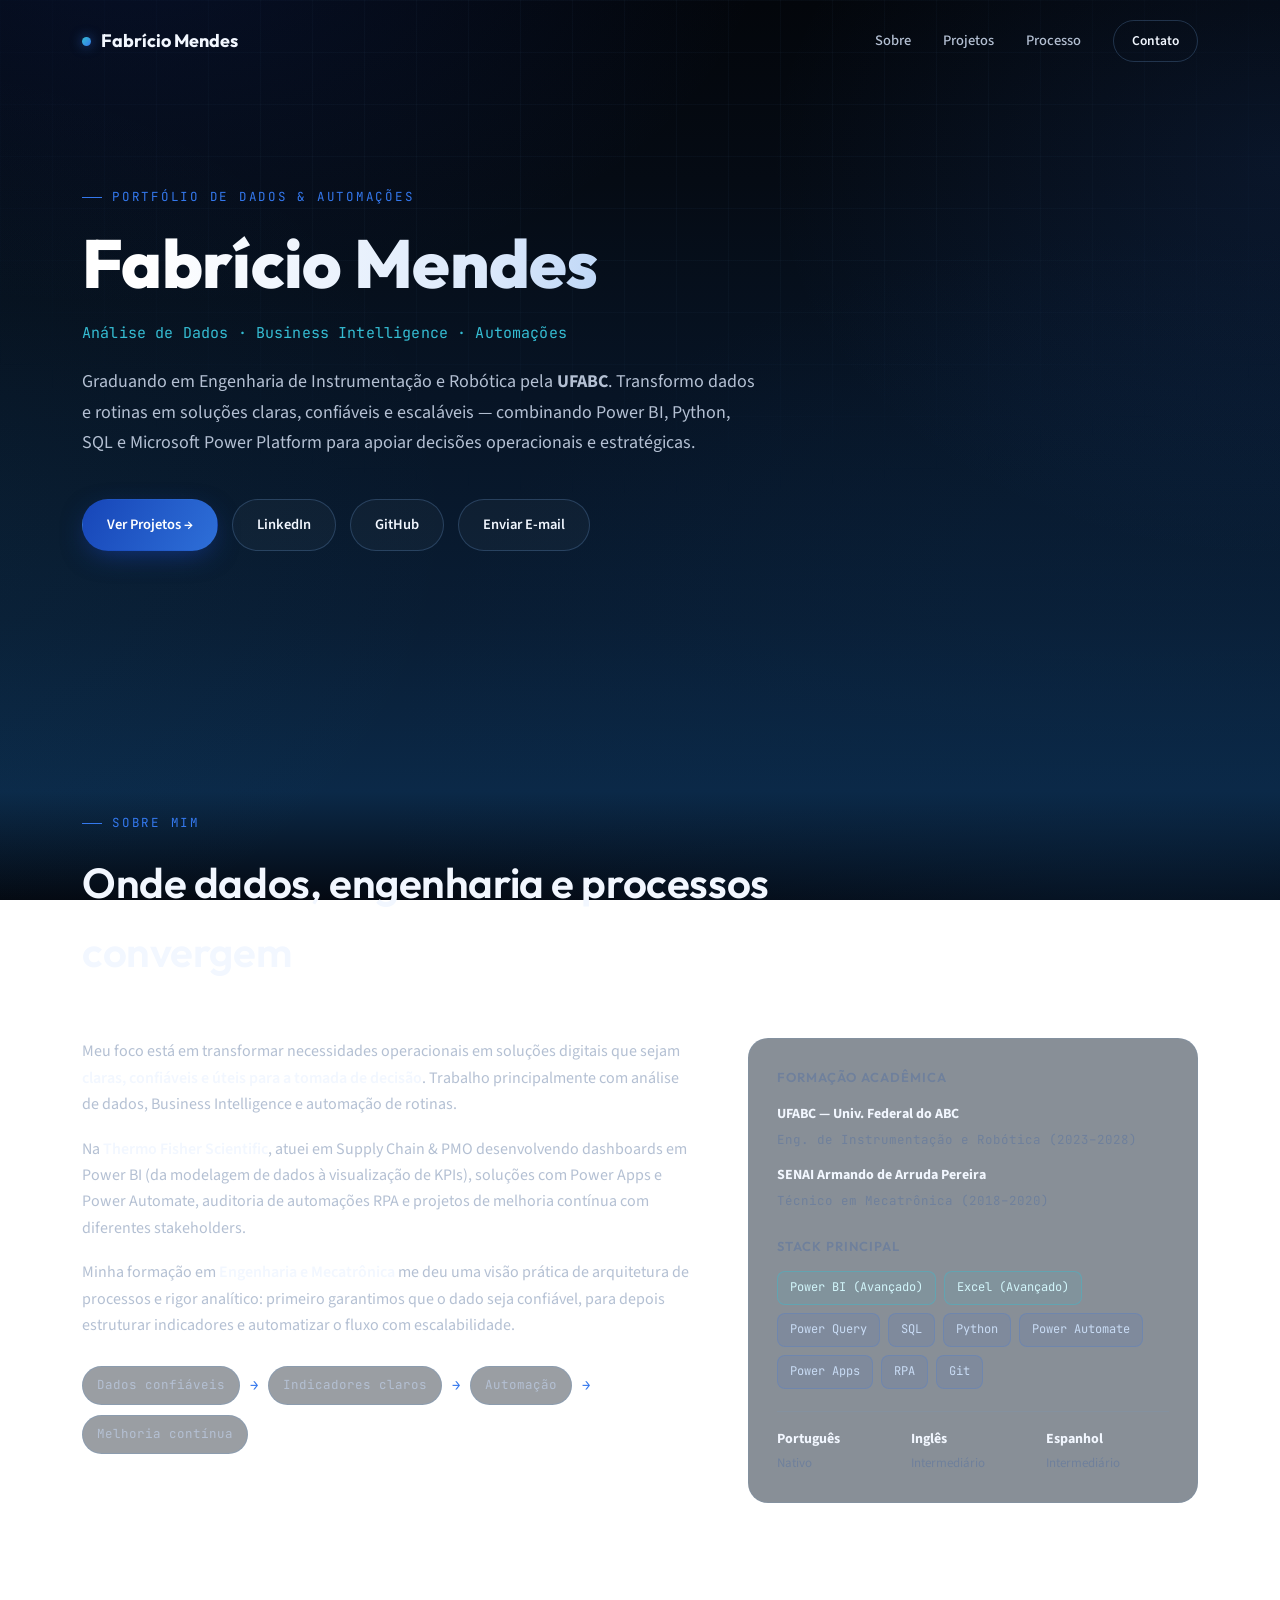
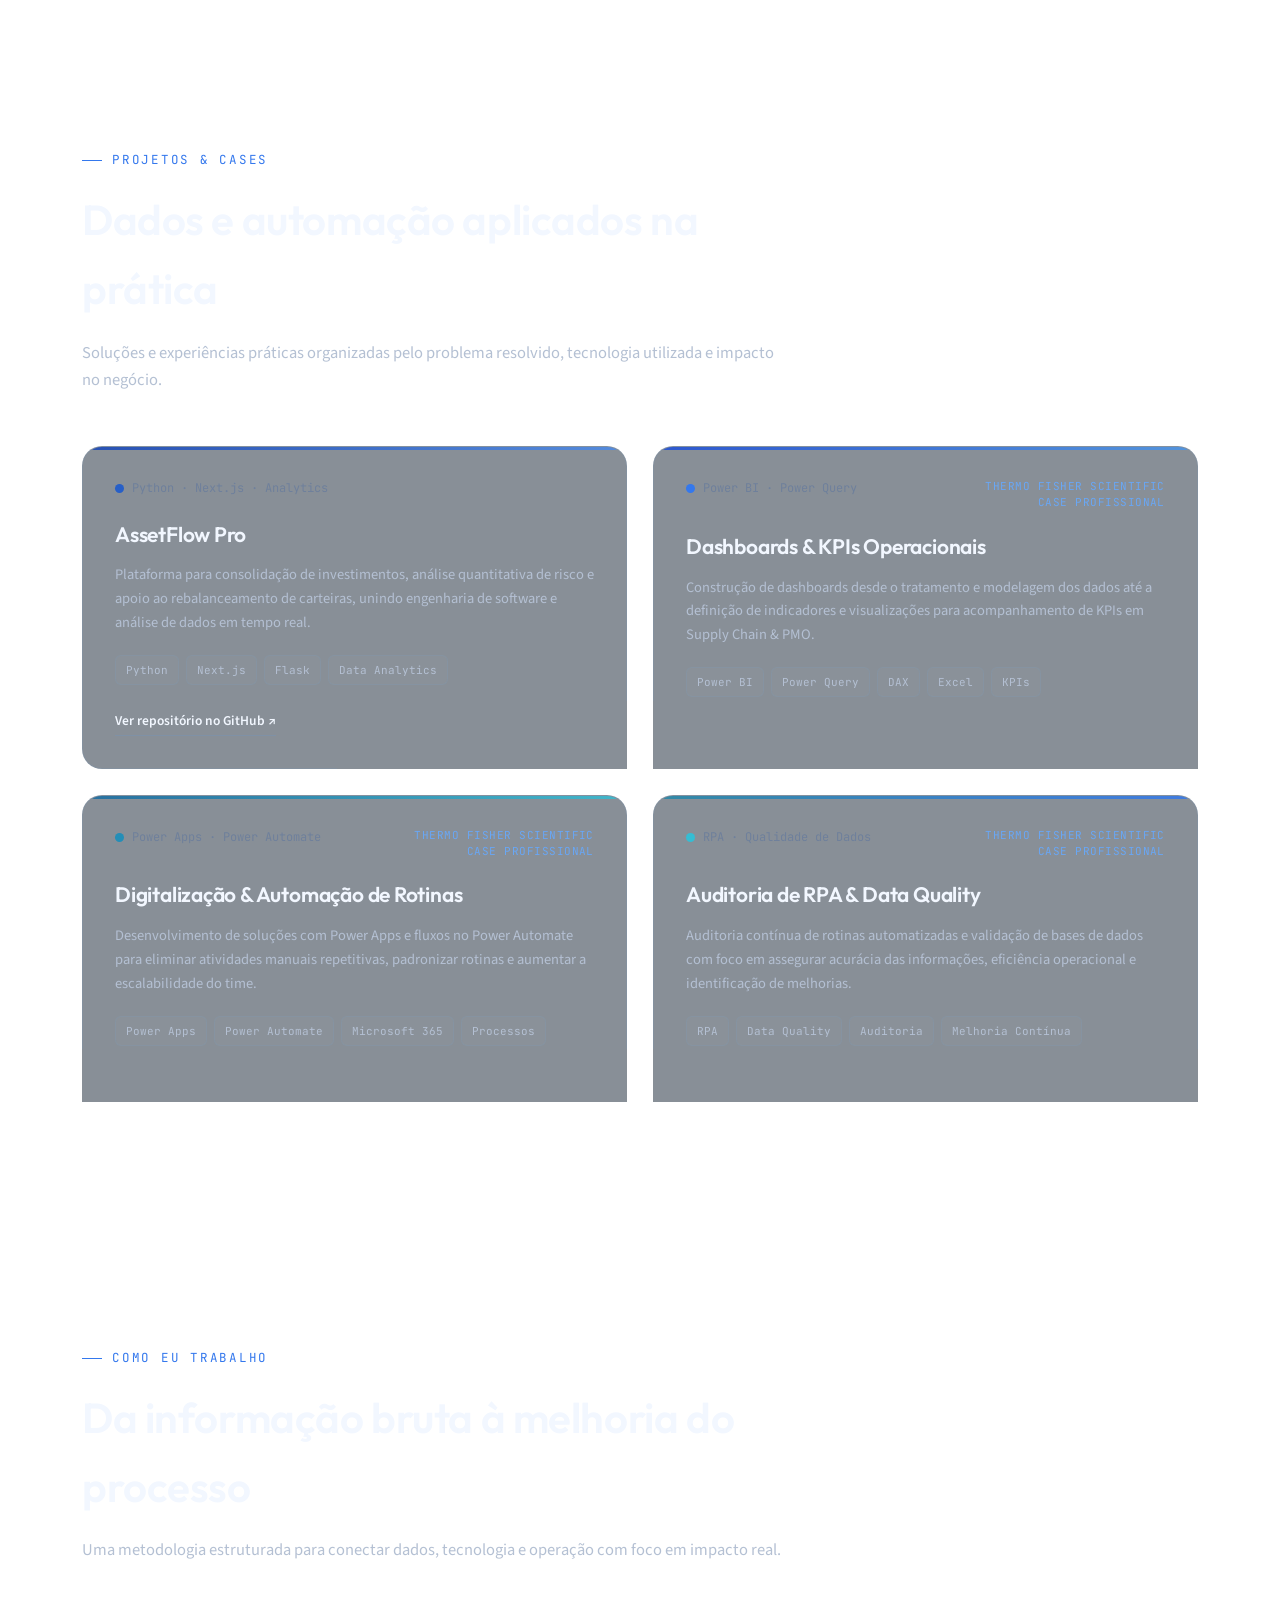
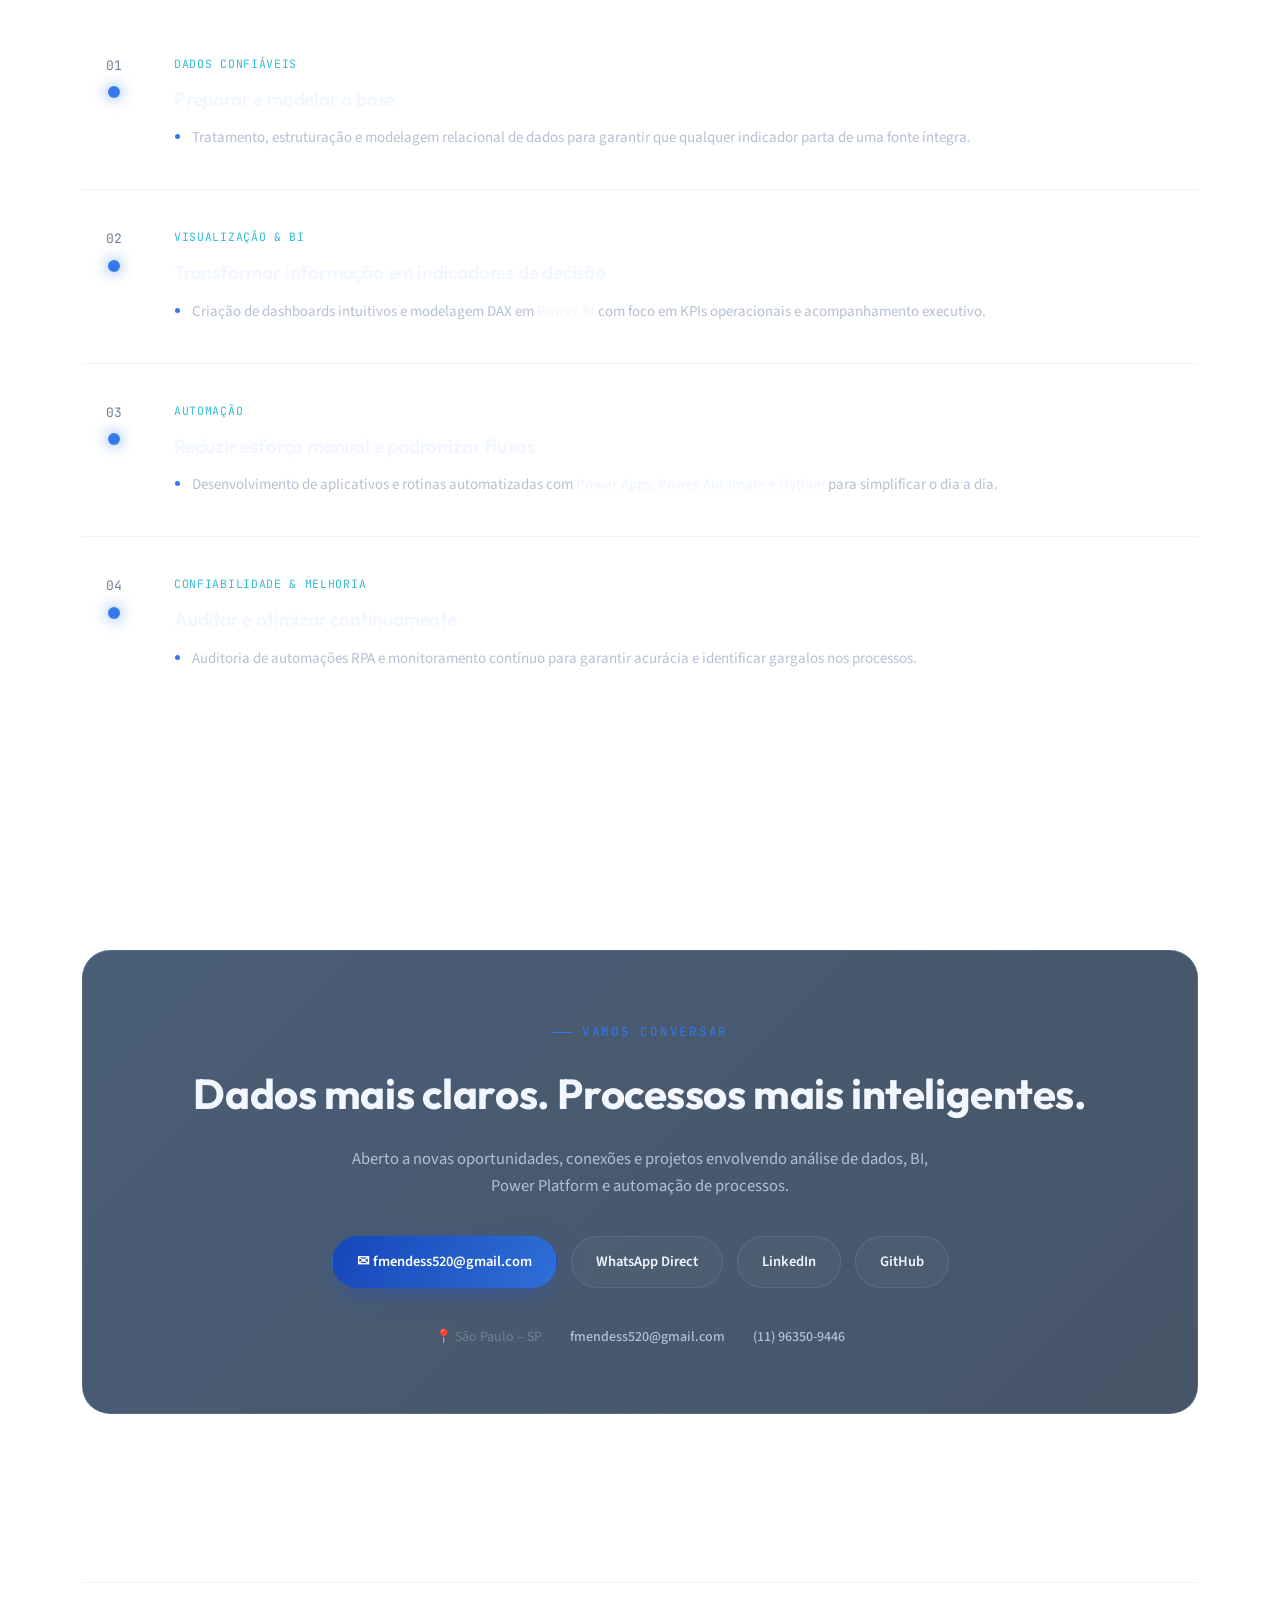
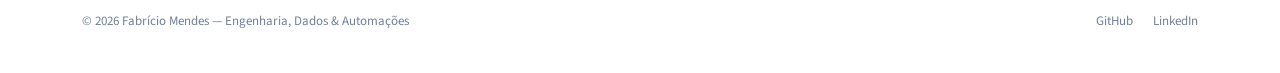
==== Portfolio-Fabricio-Mendes/index.html @ 7aa4e63f "Revise HTML structure and content for portfolio Updated title and meta description for improved clar" ====
<!DOCTYPE html>
<html lang="pt-BR">
<head>
<meta charset="UTF-8">
<meta name="viewport" content="width=device-width, initial-scale=1.0">
<meta name="theme-color" content="#050b14">
<title>Fabrício Mendes — Dados, BI & Automações</title>
<meta name="description" content="Portfólio de Fabrício Mendes — Engenharia de Instrumentação e Robótica (UFABC), Análise de Dados, BI e Power Platform.">
<link rel="preconnect" href="https://fonts.googleapis.com">
<link rel="preconnect" href="https://fonts.gstatic.com" crossorigin>
<link href="https://fonts.googleapis.com/css2?family=Outfit:wght@400;500;600;700;800&family=Source+Sans+3:wght@400;500;600;700&family=JetBrains+Mono:wght@400;500;600&display=swap" rel="stylesheet">
<style>
:root{
  --black:#03060b;
  --navy-0:#050b14;
  --navy-1:#071425;
  --navy-2:#091d34;
  --navy-3:#0b2948;
  --blue:#1d4ed8;
  --blue-bright:#3478ed;
  --sky:#69a7f5;
  --cyan:#35bdd3;
  --text-hi:#f2f7ff;
  --text-mid:#b4c0d3;
  --text-low:#6f809c;
  --line:rgba(105,151,205,.13);
  --line-strong:rgba(105,151,205,.28);
  --card-bg:rgba(8,21,39,.48);
  --card-bg-hover:rgba(11,30,55,.64);
  --radius-lg:20px;
  --radius-md:14px;
  --maxw:1180px;
}
*{box-sizing:border-box}
html{scroll-behavior:smooth}
body{
  margin:0;
  font-family:'Source Sans 3',sans-serif;
  color:var(--text-mid);
  background:
    radial-gradient(1050px 620px at 10% -8%,rgba(29,78,216,.14),transparent 61%),
    radial-gradient(900px 700px at 100% 18%,rgba(52,120,237,.10),transparent 57%),
    radial-gradient(1000px 800px at -10% 58%,rgba(53,189,211,.035),transparent 60%),
    radial-gradient(1200px 900px at 90% 90%,rgba(11,41,72,.40),transparent 64%),
    linear-gradient(180deg,var(--black) 0%,var(--navy-0) 20%,var(--navy-1) 44%,var(--navy-2) 69%,var(--navy-3) 88%,#040912 100%);
  background-attachment:fixed;
  line-height:1.65;
  -webkit-font-smoothing:antialiased;
  overflow-x:hidden;
}
::selection{background:var(--blue-bright);color:#fff}
h1,h2,h3{font-family:'Outfit',sans-serif;color:var(--text-hi);margin:0;letter-spacing:-.01em}
a{color:inherit;text-decoration:none}
p{margin:0}
.wrap{max-width:var(--maxw);margin:0 auto;padding:0 32px}
.eyebrow{font-family:'JetBrains Mono',monospace;font-size:12.5px;letter-spacing:.14em;text-transform:uppercase;color:var(--blue-bright);display:inline-flex;align-items:center;gap:10px}
.eyebrow::before{content:"";width:20px;height:1px;background:var(--blue-bright);display:inline-block}

/* NAVEGAÇÃO */
.site-nav{position:fixed;top:0;left:0;right:0;z-index:100;padding:20px 0;transition:background .35s ease,border-color .35s ease,padding .35s ease,backdrop-filter .35s ease;border-bottom:1px solid transparent}
.site-nav.scrolled{background:rgba(3,7,13,.85);backdrop-filter:blur(14px) saturate(135%);-webkit-backdrop-filter:blur(14px) saturate(135%);border-bottom:1px solid var(--line);padding:14px 0}
.nav-inner{display:flex;align-items:center;justify-content:space-between}
.nav-logo{font-family:'Outfit',sans-serif;font-weight:700;font-size:18px;color:var(--text-hi);display:flex;align-items:center;gap:10px}
.nav-logo .dot{width:9px;height:9px;border-radius:50%;background:linear-gradient(135deg,var(--cyan),var(--blue-bright));box-shadow:0 0 12px rgba(52,120,237,.62)}
.nav-links{display:flex;align-items:center;gap:32px}
.nav-links a{font-size:14.5px;color:var(--text-mid);font-weight:500;position:relative;padding:4px 0;transition:color .25s ease}
.nav-links a::after{content:"";position:absolute;left:0;bottom:-2px;width:0;height:1px;background:var(--blue-bright);transition:width .3s ease}
.nav-links a:hover{color:var(--text-hi)}
.nav-links a:hover::after{width:100%}
.nav-cta{font-size:13.5px!important;font-weight:600!important;color:var(--text-hi)!important;border:1px solid var(--line-strong);border-radius:999px;padding:9px 18px!important}
.nav-cta::after{display:none}
.nav-cta:hover{background:rgba(52,120,237,.12);border-color:var(--blue-bright)}
.nav-toggle{display:none;background:none;border:none;cursor:pointer;padding:6px}
.nav-toggle span{display:block;width:22px;height:2px;background:var(--text-hi);margin:5px 0;border-radius:2px}
.mobile-menu{display:none;flex-direction:column;gap:2px;background:rgba(4,10,19,.98);border:1px solid var(--line);border-radius:var(--radius-md);margin-top:14px;padding:10px;backdrop-filter:blur(16px)}
.mobile-menu.open{display:flex}
.mobile-menu a{padding:12px 14px;font-size:15px;color:var(--text-mid);border-radius:8px}
.mobile-menu a:hover{background:rgba(52,120,237,.06);color:var(--text-hi)}

/* SEÇÕES */
section{position:relative;z-index:1;padding:120px 0}
.reveal{opacity:0;transform:translateY(28px);transition:opacity .8s cubic-bezier(.16,.8,.3,1),transform .8s cubic-bezier(.16,.8,.3,1)}
.reveal.in-view{opacity:1;transform:translateY(0)}
.section-head{max-width:700px;margin-bottom:52px}
.section-head h2{font-size:clamp(28px,3.4vw,42px);margin-top:14px;font-weight:600}
.section-head p{margin-top:16px;font-size:16.5px;color:var(--text-mid)}

/* HERO */
.hero{padding:180px 0 135px;position:relative;overflow:hidden}
.hero-grid-bg{position:absolute;inset:0;z-index:-1;background-image:linear-gradient(rgba(105,151,205,.045) 1px,transparent 1px),linear-gradient(90deg,rgba(105,151,205,.045) 1px,transparent 1px);background-size:52px 52px;mask-image:radial-gradient(ellipse 72% 58% at 50% 20%,black 38%,transparent 92%)}
.hero-content{max-width:780px}
.hero h1{font-size:clamp(40px,6vw,68px);font-weight:800;line-height:1.04;margin-top:20px;background:linear-gradient(100deg,#fff 8%,#dce9fb 52%,#a8c9f3 78%,#73a9ee 100%);-webkit-background-clip:text;background-clip:text;color:transparent}
.role-line{font-family:'JetBrains Mono',monospace;font-size:15px;color:var(--cyan);margin-top:22px;letter-spacing:.01em}
.lede{font-size:18px;color:var(--text-mid);margin-top:22px;max-width:680px;line-height:1.7}
.hero-actions{display:flex;gap:14px;margin-top:40px;flex-wrap:wrap;align-items:center}
.btn{display:inline-flex;align-items:center;gap:9px;padding:13px 24px;border-radius:999px;font-weight:600;font-size:14.5px;transition:transform .25s ease,box-shadow .25s ease,background .25s ease,border-color .25s ease;border:1px solid transparent;cursor:pointer}
.btn-primary{background:linear-gradient(120deg,#1746b8,#2e6fd8);color:#fff;box-shadow:0 8px 28px -8px rgba(29,78,216,.55)}
.btn-primary:hover{transform:translateY(-2px);box-shadow:0 12px 32px -6px rgba(29,78,216,.72)}
.btn-ghost{background:rgba(255,255,255,.03);border-color:var(--line-strong);color:var(--text-hi)}
.btn-ghost:hover{background:rgba(52,120,237,.09);border-color:var(--blue-bright);transform:translateY(-2px)}

/* SOBRE */
.about-layout{display:grid;grid-template-columns:1.15fr .85fr;gap:56px;align-items:start}
.about-text p{font-size:16px;color:var(--text-mid);margin-bottom:18px}
.about-text strong{color:var(--text-hi);font-weight:600}
.flow-strip{display:flex;align-items:center;flex-wrap:wrap;gap:10px;margin-top:28px;font-family:'JetBrains Mono',monospace;font-size:12.5px}
.fnode{padding:8px 14px;border-radius:999px;border:1px solid var(--line-strong);color:var(--text-mid);background:rgba(4,13,25,.4)}
.farrow{color:var(--blue-bright);font-size:14px}
.skills-card{background:var(--card-bg);border:1px solid var(--line);border-radius:var(--radius-lg);padding:28px;backdrop-filter:blur(8px);display:flex;flex-direction:column;gap:22px}
.skills-block h3{font-size:13px;text-transform:uppercase;letter-spacing:.08em;color:var(--text-low);font-weight:600;margin-bottom:14px}
.badge-grid{display:flex;flex-wrap:wrap;gap:8px}
.badge{font-family:'JetBrains Mono',monospace;font-size:12px;padding:6px 12px;border-radius:8px;background:rgba(29,78,216,.08);border:1px solid rgba(52,120,237,.22);color:#c9dcf5}
.badge.highlight{border-color:rgba(53,189,211,.4);background:rgba(53,189,211,.08);color:#d2f6fb}
.edu-item{margin-bottom:12px}
.edu-item:last-child{margin-bottom:0}
.edu-item strong{display:block;color:var(--text-hi);font-size:14px}
.edu-item span{font-size:12.5px;color:var(--text-low);font-family:'JetBrains Mono',monospace}
.lang-row{display:grid;grid-template-columns:repeat(3,1fr);gap:12px;padding-top:16px;border-top:1px solid var(--line)}
.lang-row div{font-size:13px;color:var(--text-low)}
.lang-row strong{display:block;color:var(--text-hi);font-size:14px;margin-bottom:2px}

/* PROJETOS */
.projects-grid{display:grid;grid-template-columns:repeat(2,1fr);gap:26px}
.proj-card{position:relative;background:var(--card-bg);border:1px solid var(--line);border-radius:var(--radius-lg);padding:32px;overflow:hidden;backdrop-filter:blur(8px);transition:transform .35s cubic-bezier(.16,.8,.3,1),border-color .35s ease,background .35s ease}
.proj-card::before{content:"";position:absolute;top:0;left:0;right:0;height:3px;background:var(--accent-grad);opacity:.85}
.proj-card:hover{transform:translateY(-6px);background:var(--card-bg-hover);border-color:var(--line-strong)}
.proj-top{display:flex;align-items:flex-start;justify-content:space-between;gap:18px;margin-bottom:18px}
.proj-lang{display:flex;align-items:center;gap:8px;font-family:'JetBrains Mono',monospace;font-size:12px;color:var(--text-low)}
.swatch{width:9px;height:9px;border-radius:50%;background:var(--accent-solid);flex:0 0 auto}
.proj-card h3{font-size:21px;margin-bottom:12px;font-weight:600}
.proj-card p.desc{font-size:14.5px;color:var(--text-mid);margin-bottom:20px;line-height:1.65}
.proj-stack{display:flex;flex-wrap:wrap;gap:7px;margin-bottom:22px}
.proj-stack span{font-family:'JetBrains Mono',monospace;font-size:11px;padding:5px 10px;border-radius:6px;background:rgba(255,255,255,.025);color:var(--text-mid);border:1px solid var(--line)}
.proj-link{display:inline-flex;align-items:center;gap:7px;font-size:13.5px;font-weight:600;color:var(--text-hi);border-bottom:1px solid var(--line-strong);padding-bottom:2px;transition:border-color .25s ease,color .25s ease,gap .25s ease}
.proj-link:hover{border-color:var(--blue-bright);color:var(--blue-bright);gap:10px}
.proj-note{font-family:'JetBrains Mono',monospace;font-size:11px;color:var(--sky);text-transform:uppercase;letter-spacing:.045em;text-align:right;line-height:1.45}
.p-asset{--accent-solid:#275fc7;--accent-grad:linear-gradient(90deg,#1746b8,#4c8be8)}
.p-bi{--accent-solid:#3478ed;--accent-grad:linear-gradient(90deg,#1d4ed8,#4a95e8)}
.p-platform{--accent-solid:#248eb7;--accent-grad:linear-gradient(90deg,#176ba1,#35bdd3)}
.p-rpa{--accent-solid:#35bdd3;--accent-grad:linear-gradient(90deg,#2388a8,#3478ed)}

/* EXPERIÊNCIA / PROCESSO */
.stage-list{display:flex;flex-direction:column;gap:0}
.stage-item{display:grid;grid-template-columns:64px 1fr;gap:28px;padding:38px 0;border-bottom:1px solid var(--line);position:relative}
.stage-item:last-child{border-bottom:none}
.stage-num{font-family:'JetBrains Mono',monospace;font-size:13px;color:var(--text-low);display:flex;flex-direction:column;align-items:center;gap:10px}
.stage-dot{width:12px;height:12px;border-radius:50%;background:rgba(52,120,237,.16);border:1px solid var(--line-strong);transition:background .4s ease,box-shadow .4s ease}
.stage-item.in-view .stage-dot{background:var(--blue-bright);box-shadow:0 0 14px 2px rgba(52,120,237,.46)}
.stage-body h3{font-size:19px;margin-bottom:6px;font-weight:600}
.stage-tag{font-family:'JetBrains Mono',monospace;font-size:11.5px;color:var(--cyan);text-transform:uppercase;letter-spacing:.06em;margin-bottom:10px;display:block}
.stage-body ul{margin:10px 0 0;padding-left:18px;color:var(--text-mid);font-size:15px;line-height:1.75}
.stage-body li::marker{color:var(--blue-bright)}
.stage-body strong{color:var(--text-hi);font-weight:600}

/* CONTATO */
.contact-card{background:linear-gradient(135deg,rgba(13,39,73,.75),rgba(9,29,52,.75));border:1px solid var(--line-strong);border-radius:28px;padding:64px 32px;text-align:center;backdrop-filter:blur(9px)}
.contact-card h2{font-size:clamp(28px,4vw,42px);margin:16px 0 18px}
.contact-card p{max-width:600px;margin:0 auto;font-size:16.5px;color:var(--text-mid)}
.contact-actions{display:flex;gap:14px;justify-content:center;margin-top:36px;flex-wrap:wrap}
.contact-meta{display:flex;gap:28px;justify-content:center;margin-top:38px;flex-wrap:wrap;font-size:14px;color:var(--text-low)}
.contact-meta a{color:var(--text-mid);font-weight:500}
.contact-meta a:hover{color:var(--blue-bright)}
footer{padding:48px 0 40px}
.footer-bottom{display:flex;justify-content:space-between;align-items:center;padding-top:28px;border-top:1px solid var(--line);font-size:13px;color:var(--text-low);flex-wrap:wrap;gap:12px}
.footer-social{display:flex;gap:20px}
.footer-social a:hover{color:var(--blue-bright)}

@media(max-width:900px){
  .nav-links{display:none}.nav-toggle{display:block}.about-layout{grid-template-columns:1fr;gap:40px}.projects-grid{grid-template-columns:1fr}.contact-card{padding:44px 24px}.stage-item{grid-template-columns:40px 1fr;gap:18px}.lang-row{grid-template-columns:1fr 1fr}
}
@media(max-width:600px){
  .wrap{padding:0 20px}section{padding:90px 0}.hero{padding:150px 0 95px}.hero-actions{flex-direction:column;align-items:stretch}.contact-actions{flex-direction:column;align-items:stretch}.contact-meta{flex-direction:column;align-items:center;gap:14px}.footer-bottom{flex-direction:column;text-align:center}.lang-row{grid-template-columns:1fr}
}
@media(prefers-reduced-motion:reduce){html{scroll-behavior:auto}.reveal{transition:none;opacity:1;transform:none}.btn,.proj-card{transition:none}}
</style>
</head>
<body>

<nav class="site-nav" id="siteNav">
  <div class="wrap nav-inner">
    <a href="#top" class="nav-logo"><span class="dot"></span>Fabrício Mendes</a>
    <div class="nav-links">
      <a href="#sobre">Sobre</a>
      <a href="#projetos">Projetos</a>
      <a href="#experiencia">Processo</a>
      <a href="#contato" class="nav-cta">Contato</a>
    </div>
    <button class="nav-toggle" id="navToggle" aria-label="Abrir menu"><span></span><span></span><span></span></button>
  </div>
  <div class="wrap">
    <div class="mobile-menu" id="mobileMenu">
      <a href="#sobre">Sobre</a><a href="#projetos">Projetos</a><a href="#experiencia">Processo</a><a href="#contato">Contato</a>
    </div>
  </div>
</nav>

<main id="top">
  <!-- HERO -->
  <section class="hero">
    <div class="hero-grid-bg" aria-hidden="true"></div>
    <div class="wrap">
      <div class="hero-content">
        <span class="eyebrow">Portfólio de dados & automações</span>
        <h1>Fabrício Mendes</h1>
        <p class="role-line">Análise de Dados · Business Intelligence · Automações</p>
        <p class="lede">Graduando em Engenharia de Instrumentação e Robótica pela <strong>UFABC</strong>. Transformo dados e rotinas em soluções claras, confiáveis e escaláveis — combinando Power BI, Python, SQL e Microsoft Power Platform para apoiar decisões operacionais e estratégicas.</p>
        <div class="hero-actions">
          <a href="#projetos" class="btn btn-primary">Ver Projetos →</a>
          <a href="https://www.linkedin.com/in/fabmendes/" target="_blank" rel="noopener" class="btn btn-ghost">LinkedIn</a>
          <a href="https://github.com/MendesFabricio" target="_blank" rel="noopener" class="btn btn-ghost">GitHub</a>
          <a href="mailto:fmendess520@gmail.com" class="btn btn-ghost">Enviar E-mail</a>
        </div>
      </div>
    </div>
  </section>

  <!-- SOBRE -->
  <section id="sobre">
    <div class="wrap">
      <div class="section-head reveal"><span class="eyebrow">Sobre mim</span><h2>Onde dados, engenharia e processos convergem</h2></div>
      <div class="about-layout">
        <div class="about-text reveal">
          <p>Meu foco está em transformar necessidades operacionais em soluções digitais que sejam <strong>claras, confiáveis e úteis para a tomada de decisão</strong>. Trabalho principalmente com análise de dados, Business Intelligence e automação de rotinas.</p>
          <p>Na <strong>Thermo Fisher Scientific</strong>, atuei em Supply Chain & PMO desenvolvendo dashboards em Power BI (da modelagem de dados à visualização de KPIs), soluções com Power Apps e Power Automate, auditoria de automações RPA e projetos de melhoria contínua com diferentes stakeholders.</p>
          <p>Minha formação em <strong>Engenharia e Mecatrônica</strong> me deu uma visão prática de arquitetura de processos e rigor analítico: primeiro garantimos que o dado seja confiável, para depois estruturar indicadores e automatizar o fluxo com escalabilidade.</p>
          <div class="flow-strip"><span class="fnode">Dados confiáveis</span><span class="farrow">→</span><span class="fnode">Indicadores claros</span><span class="farrow">→</span><span class="fnode">Automação</span><span class="farrow">→</span><span class="fnode">Melhoria contínua</span></div>
        </div>
        
        <div class="skills-card reveal">
          <div class="skills-block">
            <h3>Formação Acadêmica</h3>
            <div class="edu-item">
              <strong>UFABC — Univ. Federal do ABC</strong>
              <span>Eng. de Instrumentação e Robótica (2023–2028)</span>
            </div>
            <div class="edu-item">
              <strong>SENAI Armando de Arruda Pereira</strong>
              <span>Técnico em Mecatrônica (2018–2020)</span>
            </div>
          </div>

          <div class="skills-block">
            <h3>Stack Principal</h3>
            <div class="badge-grid">
              <span class="badge highlight">Power BI (Avançado)</span>
              <span class="badge highlight">Excel (Avançado)</span>
              <span class="badge">Power Query</span>
              <span class="badge">SQL</span>
              <span class="badge">Python</span>
              <span class="badge">Power Automate</span>
              <span class="badge">Power Apps</span>
              <span class="badge">RPA</span>
              <span class="badge">Git</span>
            </div>
          </div>

          <div class="lang-row">
            <div><strong>Português</strong>Nativo</div>
            <div><strong>Inglês</strong>Intermediário</div>
            <div><strong>Espanhol</strong>Intermediário</div>
          </div>
        </div>
      </div>
    </div>
  </section>

  <!-- PROJETOS -->
  <section id="projetos">
    <div class="wrap">
      <div class="section-head reveal"><span class="eyebrow">Projetos & cases</span><h2>Dados e automação aplicados na prática</h2><p>Soluções e experiências práticas organizadas pelo problema resolvido, tecnologia utilizada e impacto no negócio.</p></div>
      <div class="projects-grid">
        <article class="proj-card p-asset reveal">
          <div class="proj-top"><div class="proj-lang"><span class="swatch"></span>Python · Next.js · Analytics</div></div>
          <h3>AssetFlow Pro</h3>
          <p class="desc">Plataforma para consolidação de investimentos, análise quantitativa de risco e apoio ao rebalanceamento de carteiras, unindo engenharia de software e análise de dados em tempo real.</p>
          <div class="proj-stack"><span>Python</span><span>Next.js</span><span>Flask</span><span>Data Analytics</span></div>
          <a href="https://github.com/MendesFabricio/asset-flow" target="_blank" rel="noopener" class="proj-link">Ver repositório no GitHub ↗</a>
        </article>

        <article class="proj-card p-bi reveal">
          <div class="proj-top"><div class="proj-lang"><span class="swatch"></span>Power BI · Power Query</div><span class="proj-note">Thermo Fisher Scientific<br>Case profissional</span></div>
          <h3>Dashboards & KPIs Operacionais</h3>
          <p class="desc">Construção de dashboards desde o tratamento e modelagem dos dados até a definição de indicadores e visualizações para acompanhamento de KPIs em Supply Chain & PMO.</p>
          <div class="proj-stack"><span>Power BI</span><span>Power Query</span><span>DAX</span><span>Excel</span><span>KPIs</span></div>
        </article>

        <article class="proj-card p-platform reveal">
          <div class="proj-top"><div class="proj-lang"><span class="swatch"></span>Power Apps · Power Automate</div><span class="proj-note">Thermo Fisher Scientific<br>Case profissional</span></div>
          <h3>Digitalização & Automação de Rotinas</h3>
          <p class="desc">Desenvolvimento de soluções com Power Apps e fluxos no Power Automate para eliminar atividades manuais repetitivas, padronizar rotinas e aumentar a escalabilidade do time.</p>
          <div class="proj-stack"><span>Power Apps</span><span>Power Automate</span><span>Microsoft 365</span><span>Processos</span></div>
        </article>

        <article class="proj-card p-rpa reveal">
          <div class="proj-top"><div class="proj-lang"><span class="swatch"></span>RPA · Qualidade de Dados</div><span class="proj-note">Thermo Fisher Scientific<br>Case profissional</span></div>
          <h3>Auditoria de RPA & Data Quality</h3>
          <p class="desc">Auditoria contínua de rotinas automatizadas e validação de bases de dados com foco em assegurar acurácia das informações, eficiência operacional e identificação de melhorias.</p>
          <div class="proj-stack"><span>RPA</span><span>Data Quality</span><span>Auditoria</span><span>Melhoria Contínua</span></div>
        </article>
      </div>
    </div>
  </section>

  <!-- EXPERIÊNCIA / COMO EU TRABALHO -->
  <section id="experiencia">
    <div class="wrap">
      <div class="section-head reveal"><span class="eyebrow">Como eu trabalho</span><h2>Da informação bruta à melhoria do processo</h2><p>Uma metodologia estruturada para conectar dados, tecnologia e operação com foco em impacto real.</p></div>
      <div class="stage-list">
        <div class="stage-item reveal"><div class="stage-num">01<div class="stage-dot"></div></div><div class="stage-body"><span class="stage-tag">Dados confiáveis</span><h3>Preparar e modelar a base</h3><ul><li>Tratamento, estruturação e modelagem relacional de dados para garantir que qualquer indicador parta de uma fonte íntegra.</li></ul></div></div>
        <div class="stage-item reveal"><div class="stage-num">02<div class="stage-dot"></div></div><div class="stage-body"><span class="stage-tag">Visualização & BI</span><h3>Transformar informação em indicadores de decisão</h3><ul><li>Criação de dashboards intuitivos e modelagem DAX em <strong>Power BI</strong> com foco em KPIs operacionais e acompanhamento executivo.</li></ul></div></div>
        <div class="stage-item reveal"><div class="stage-num">03<div class="stage-dot"></div></div><div class="stage-body"><span class="stage-tag">Automação</span><h3>Reduzir esforço manual e padronizar fluxos</h3><ul><li>Desenvolvimento de aplicativos e rotinas automatizadas com <strong>Power Apps, Power Automate e Python</strong> para simplificar o dia a dia.</li></ul></div></div>
        <div class="stage-item reveal"><div class="stage-num">04<div class="stage-dot"></div></div><div class="stage-body"><span class="stage-tag">Confiabilidade & Melhoria</span><h3>Auditar e otimizar continuamente</h3><ul><li>Auditoria de automações RPA e monitoramento contínuo para garantir acurácia e identificar gargalos nos processos.</li></ul></div></div>
      </div>
    </div>
  </section>

  <!-- CONTATO -->
  <section id="contato">
    <div class="wrap">
      <div class="contact-card reveal">
        <span class="eyebrow" style="justify-content:center">Vamos conversar</span>
        <h2>Dados mais claros. Processos mais inteligentes.</h2>
        <p>Aberto a novas oportunidades, conexões e projetos envolvendo análise de dados, BI, Power Platform e automação de processos.</p>
        
        <div class="contact-actions">
          <a href="mailto:fmendess520@gmail.com" class="btn btn-primary">✉ fmendess520@gmail.com</a>
          <a href="https://wa.me/5511963509446" target="_blank" rel="noopener" class="btn btn-ghost">WhatsApp Direct</a>
          <a href="https://www.linkedin.com/in/fabmendes/" target="_blank" rel="noopener" class="btn btn-ghost">LinkedIn</a>
          <a href="https://github.com/MendesFabricio" target="_blank" rel="noopener" class="btn btn-ghost">GitHub</a>
        </div>

        <div class="contact-meta">
          <span>📍 São Paulo – SP</span>
          <a href="mailto:fmendess520@gmail.com">fmendess520@gmail.com</a>
          <a href="tel:+5511963509446">(11) 96350-9446</a>
        </div>
      </div>
    </div>
  </section>

  <footer>
    <div class="wrap">
      <div class="footer-bottom">
        <span>© 2026 Fabrício Mendes — Engenharia, Dados & Automações</span>
        <div class="footer-social">
          <a href="https://github.com/MendesFabricio" target="_blank" rel="noopener">GitHub</a>
          <a href="https://www.linkedin.com/in/fabmendes/" target="_blank" rel="noopener">LinkedIn</a>
        </div>
      </div>
    </div>
  </footer>
</main>

<script>
(function(){
  var nav=document.getElementById('siteNav');
  function onScroll(){if(window.scrollY>24){nav.classList.add('scrolled')}else{nav.classList.remove('scrolled')}}
  window.addEventListener('scroll',onScroll,{passive:true});onScroll();
  var toggle=document.getElementById('navToggle');
  var menu=document.getElementById('mobileMenu');
  toggle.addEventListener('click',function(){menu.classList.toggle('open')});
  menu.querySelectorAll('a').forEach(function(a){a.addEventListener('click',function(){menu.classList.remove('open')})});
  var reduceMotion=window.matchMedia('(prefers-reduced-motion: reduce)').matches;
  if(!reduceMotion&&'IntersectionObserver'in window){
    var revealObserver=new IntersectionObserver(function(entries){entries.forEach(function(entry){if(entry.isIntersecting){entry.target.classList.add('in-view');revealObserver.unobserve(entry.target)}})},{threshold:.14,rootMargin:'0px 0px -40px 0px'});
    document.querySelectorAll('.reveal').forEach(function(el){revealObserver.observe(el)});
    var stageObserver=new IntersectionObserver(function(entries){entries.forEach(function(entry){if(entry.isIntersecting){entry.target.classList.add('in-view')}})},{threshold:.5});
    document.querySelectorAll('.stage-item').forEach(function(el){stageObserver.observe(el)});
  }else{document.querySelectorAll('.reveal,.stage-item').forEach(function(el){el.classList.add('in-view')})}
})();
</script>
</body>
</html>
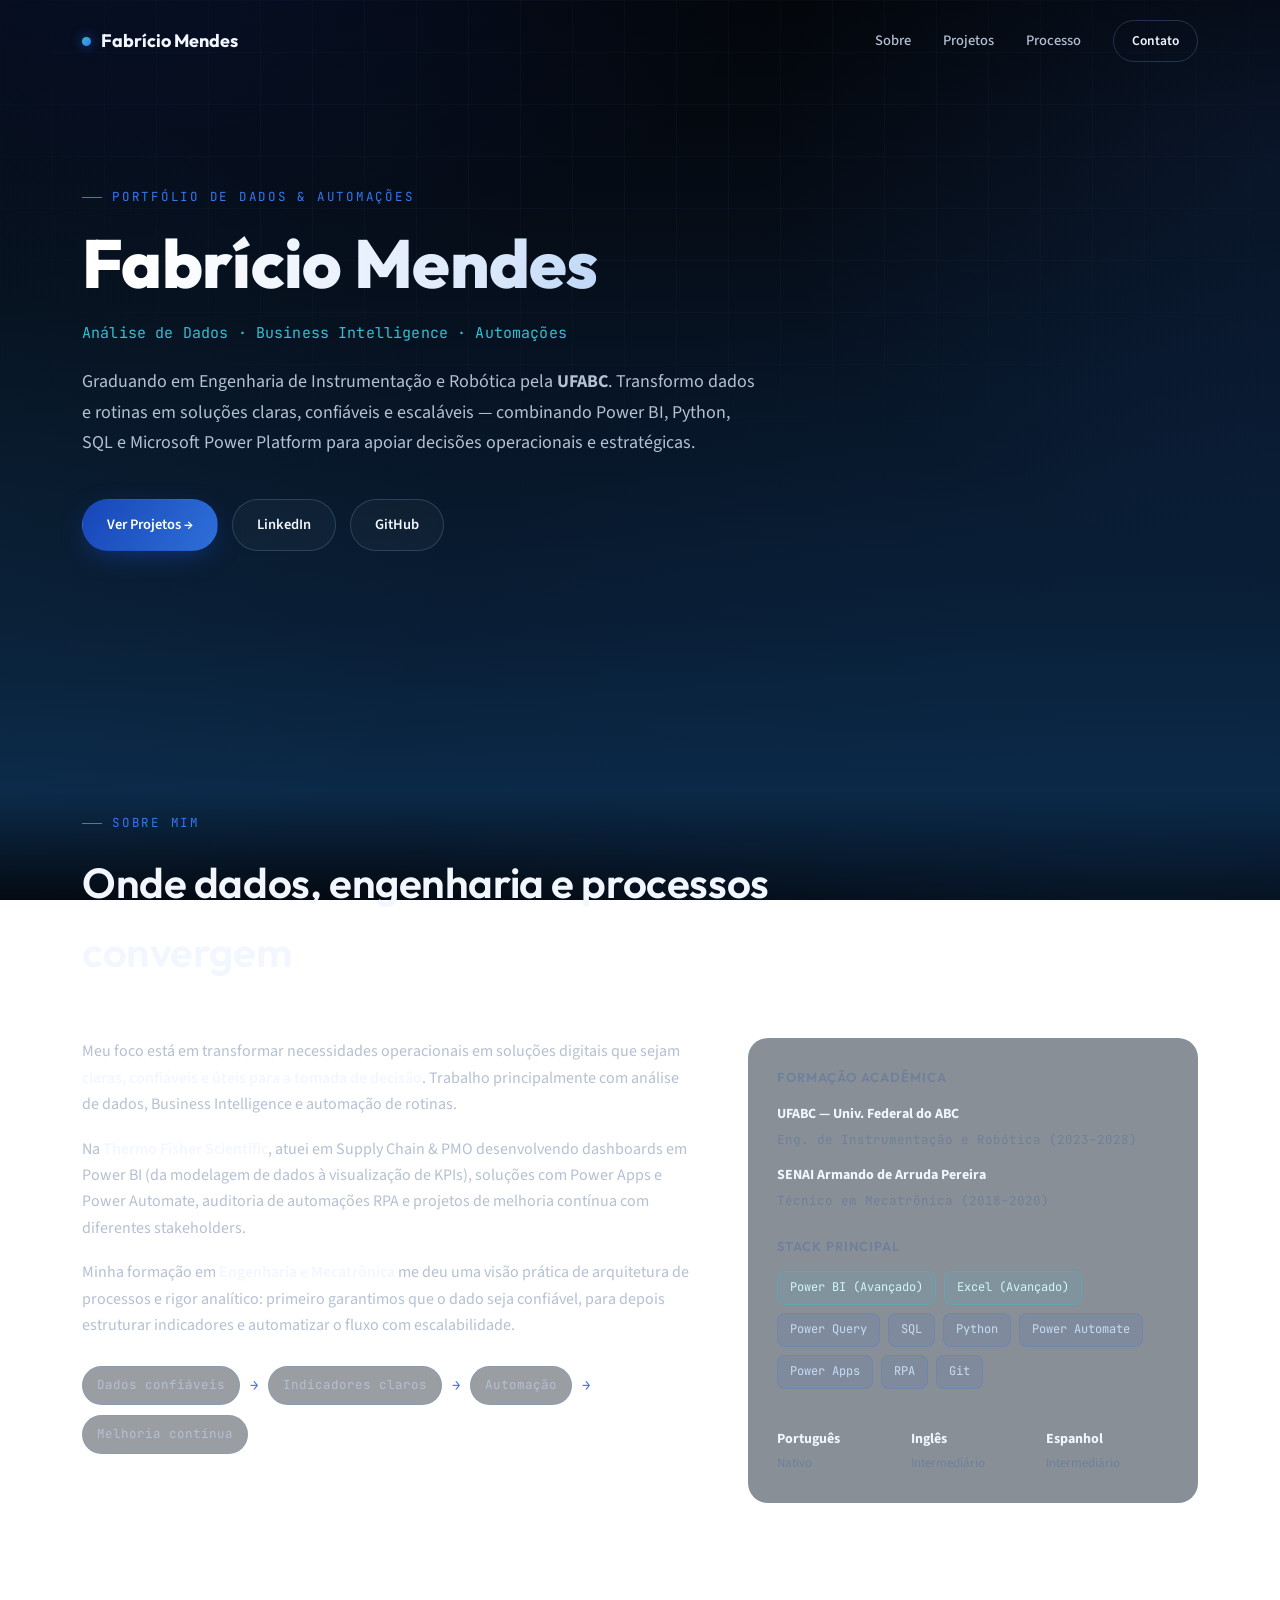
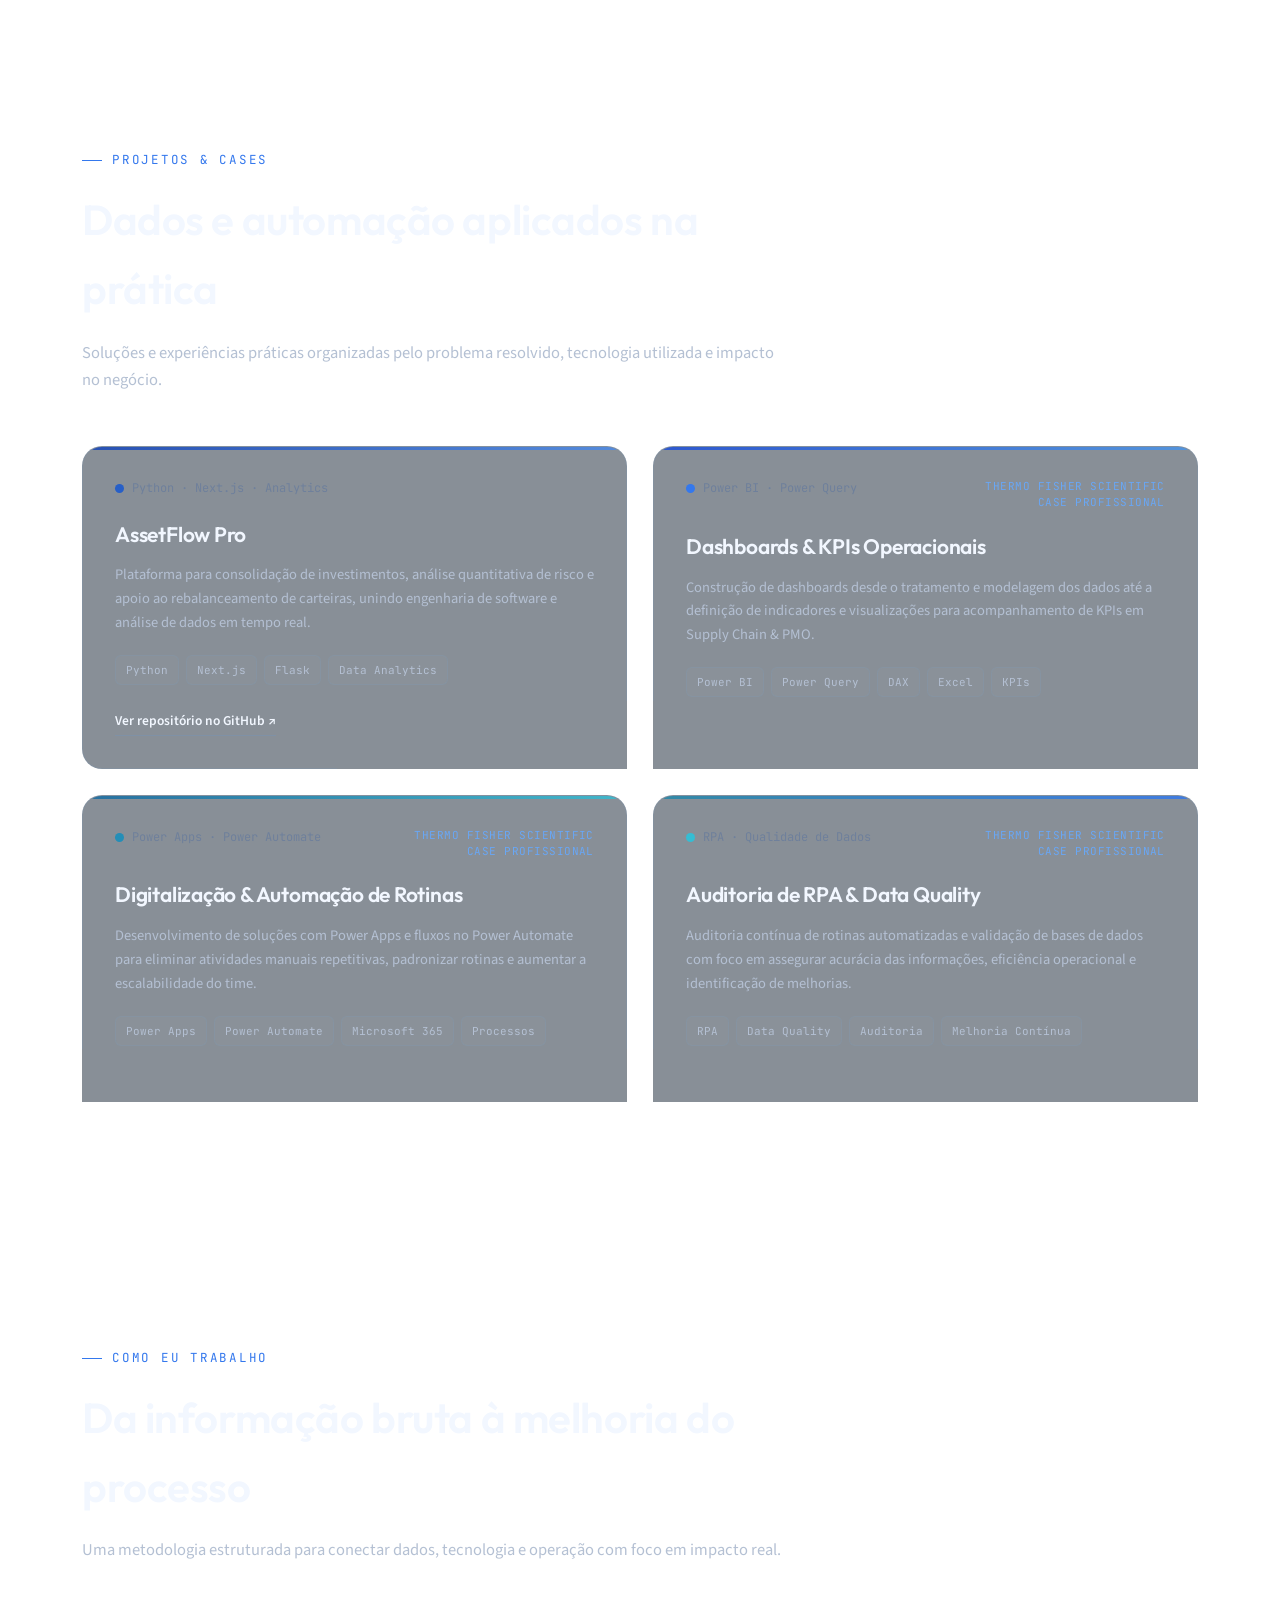
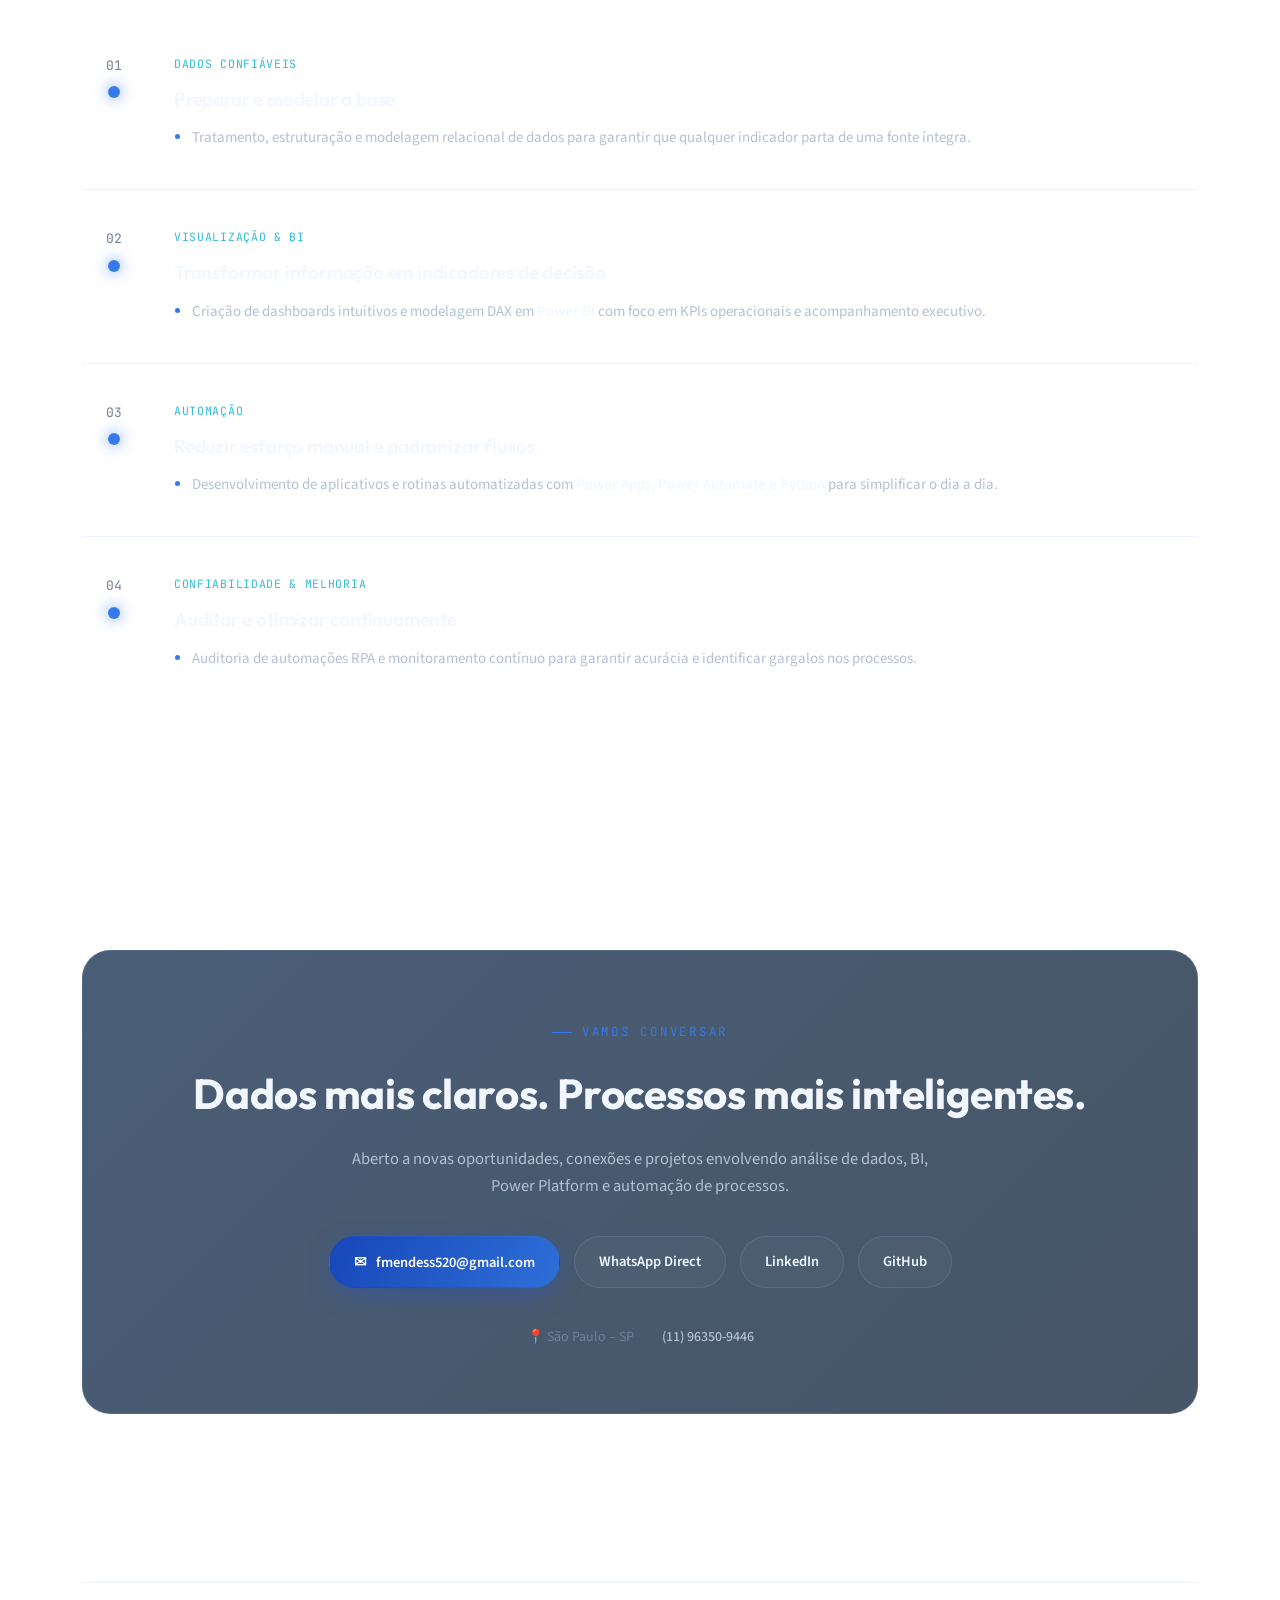
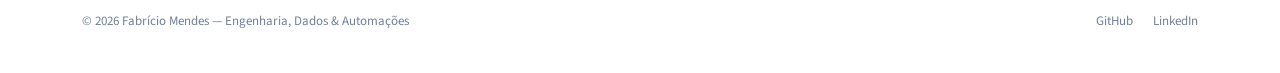
==== commit 9dbd4dca: "Implement email copy functionality and update contact info Added a copy email button and updated con" ====
--- a/Portfolio-Fabricio-Mendes/index.html
+++ b/Portfolio-Fabricio-Mendes/index.html
@@ -93,11 +93,15 @@
 .role-line{font-family:'JetBrains Mono',monospace;font-size:15px;color:var(--cyan);margin-top:22px;letter-spacing:.01em}
 .lede{font-size:18px;color:var(--text-mid);margin-top:22px;max-width:680px;line-height:1.7}
 .hero-actions{display:flex;gap:14px;margin-top:40px;flex-wrap:wrap;align-items:center}
-.btn{display:inline-flex;align-items:center;gap:9px;padding:13px 24px;border-radius:999px;font-weight:600;font-size:14.5px;transition:transform .25s ease,box-shadow .25s ease,background .25s ease,border-color .25s ease;border:1px solid transparent;cursor:pointer}
+.btn{display:inline-flex;align-items:center;gap:9px;padding:13px 24px;border-radius:999px;font-weight:600;font-size:14.5px;transition:transform .25s ease,box-shadow .25s ease,background .25s ease,border-color .25s ease;border:1px solid transparent;cursor:pointer;font-family:inherit}
 .btn-primary{background:linear-gradient(120deg,#1746b8,#2e6fd8);color:#fff;box-shadow:0 8px 28px -8px rgba(29,78,216,.55)}
 .btn-primary:hover{transform:translateY(-2px);box-shadow:0 12px 32px -6px rgba(29,78,216,.72)}
 .btn-ghost{background:rgba(255,255,255,.03);border-color:var(--line-strong);color:var(--text-hi)}
 .btn-ghost:hover{background:rgba(52,120,237,.09);border-color:var(--blue-bright);transform:translateY(-2px)}
+
+/* FEEDBACK DE COPIADO */
+.btn-copy{transition:background .3s ease,box-shadow .3s ease,transform .25s ease}
+.btn-copy.copied{background:linear-gradient(120deg,#059669,#10b981)!important;box-shadow:0 8px 28px -8px rgba(16,185,129,.6)!important;transform:scale(1.02)}
 
 /* SOBRE */
 .about-layout{display:grid;grid-template-columns:1.15fr .85fr;gap:56px;align-items:start}
@@ -139,7 +143,7 @@
 .p-platform{--accent-solid:#248eb7;--accent-grad:linear-gradient(90deg,#176ba1,#35bdd3)}
 .p-rpa{--accent-solid:#35bdd3;--accent-grad:linear-gradient(90deg,#2388a8,#3478ed)}
 
-/* EXPERIÊNCIA / PROCESSO */
+/* EXPERIÊNCIA */
 .stage-list{display:flex;flex-direction:column;gap:0}
 .stage-item{display:grid;grid-template-columns:64px 1fr;gap:28px;padding:38px 0;border-bottom:1px solid var(--line);position:relative}
 .stage-item:last-child{border-bottom:none}
@@ -157,7 +161,7 @@
 .contact-card h2{font-size:clamp(28px,4vw,42px);margin:16px 0 18px}
 .contact-card p{max-width:600px;margin:0 auto;font-size:16.5px;color:var(--text-mid)}
 .contact-actions{display:flex;gap:14px;justify-content:center;margin-top:36px;flex-wrap:wrap}
-.contact-meta{display:flex;gap:28px;justify-content:center;margin-top:38px;flex-wrap:wrap;font-size:14px;color:var(--text-low)}
+.contact-meta{display:flex;gap:28px;justify-content:center;margin-top:38px;flex-wrap:wrap;font-size:14px;color:var(--text-low);align-items:center}
 .contact-meta a{color:var(--text-mid);font-weight:500}
 .contact-meta a:hover{color:var(--blue-bright)}
 footer{padding:48px 0 40px}
@@ -208,7 +212,6 @@
           <a href="#projetos" class="btn btn-primary">Ver Projetos →</a>
           <a href="https://www.linkedin.com/in/fabmendes/" target="_blank" rel="noopener" class="btn btn-ghost">LinkedIn</a>
           <a href="https://github.com/MendesFabricio" target="_blank" rel="noopener" class="btn btn-ghost">GitHub</a>
-          <a href="mailto:fmendess520@gmail.com" class="btn btn-ghost">Enviar E-mail</a>
         </div>
       </div>
     </div>
@@ -301,7 +304,7 @@
     </div>
   </section>
 
-  <!-- EXPERIÊNCIA / COMO EU TRABALHO -->
+  <!-- EXPERIÊNCIA -->
   <section id="experiencia">
     <div class="wrap">
       <div class="section-head reveal"><span class="eyebrow">Como eu trabalho</span><h2>Da informação bruta à melhoria do processo</h2><p>Uma metodologia estruturada para conectar dados, tecnologia e operação com foco em impacto real.</p></div>
@@ -323,7 +326,10 @@
         <p>Aberto a novas oportunidades, conexões e projetos envolvendo análise de dados, BI, Power Platform e automação de processos.</p>
         
         <div class="contact-actions">
-          <a href="mailto:fmendess520@gmail.com" class="btn btn-primary">✉ fmendess520@gmail.com</a>
+          <!-- Botão que copia o e-mail -->
+          <button type="button" class="btn btn-primary btn-copy" onclick="copyEmail(this, 'fmendess520@gmail.com')">
+            <span class="copy-icon">✉</span> <span class="copy-text">fmendess520@gmail.com</span>
+          </button>
           <a href="https://wa.me/5511963509446" target="_blank" rel="noopener" class="btn btn-ghost">WhatsApp Direct</a>
           <a href="https://www.linkedin.com/in/fabmendes/" target="_blank" rel="noopener" class="btn btn-ghost">LinkedIn</a>
           <a href="https://github.com/MendesFabricio" target="_blank" rel="noopener" class="btn btn-ghost">GitHub</a>
@@ -331,8 +337,7 @@
 
         <div class="contact-meta">
           <span>📍 São Paulo – SP</span>
-          <a href="mailto:fmendess520@gmail.com">fmendess520@gmail.com</a>
-          <a href="tel:+5511963509446">(11) 96350-9446</a>
+          <a href="https://wa.me/5511963509446" target="_blank" rel="noopener">(11) 96350-9446</a>
         </div>
       </div>
     </div>
@@ -352,6 +357,53 @@
 </main>
 
 <script>
+function copyEmail(btn, email) {
+  if (navigator.clipboard && window.isSecureContext) {
+    navigator.clipboard.writeText(email).then(function() {
+      showCopiedState(btn);
+    }).catch(function() {
+      fallbackCopy(email, btn);
+    });
+  } else {
+    fallbackCopy(email, btn);
+  }
+}
+
+function showCopiedState(btn) {
+  var textEl = btn.querySelector('.copy-text');
+  var iconEl = btn.querySelector('.copy-icon');
+  if (!textEl) return;
+  var origText = textEl.innerText;
+  var origIcon = iconEl ? iconEl.innerText : '';
+
+  btn.classList.add('copied');
+  textEl.innerText = '✓ Copiado!';
+  if (iconEl) iconEl.innerText = '';
+
+  setTimeout(function() {
+    btn.classList.remove('copied');
+    textEl.innerText = origText;
+    if (iconEl) iconEl.innerText = origIcon;
+  }, 2400);
+}
+
+function fallbackCopy(text, btn) {
+  var textArea = document.createElement("textarea");
+  textArea.value = text;
+  textArea.style.position = "fixed";
+  textArea.style.left = "-999999px";
+  document.body.appendChild(textArea);
+  textArea.focus();
+  textArea.select();
+  try {
+    document.execCommand('copy');
+    showCopiedState(btn);
+  } catch (err) {
+    prompt("Copie o e-mail:", text);
+  }
+  document.body.removeChild(textArea);
+}
+
 (function(){
   var nav=document.getElementById('siteNav');
   function onScroll(){if(window.scrollY>24){nav.classList.add('scrolled')}else{nav.classList.remove('scrolled')}}
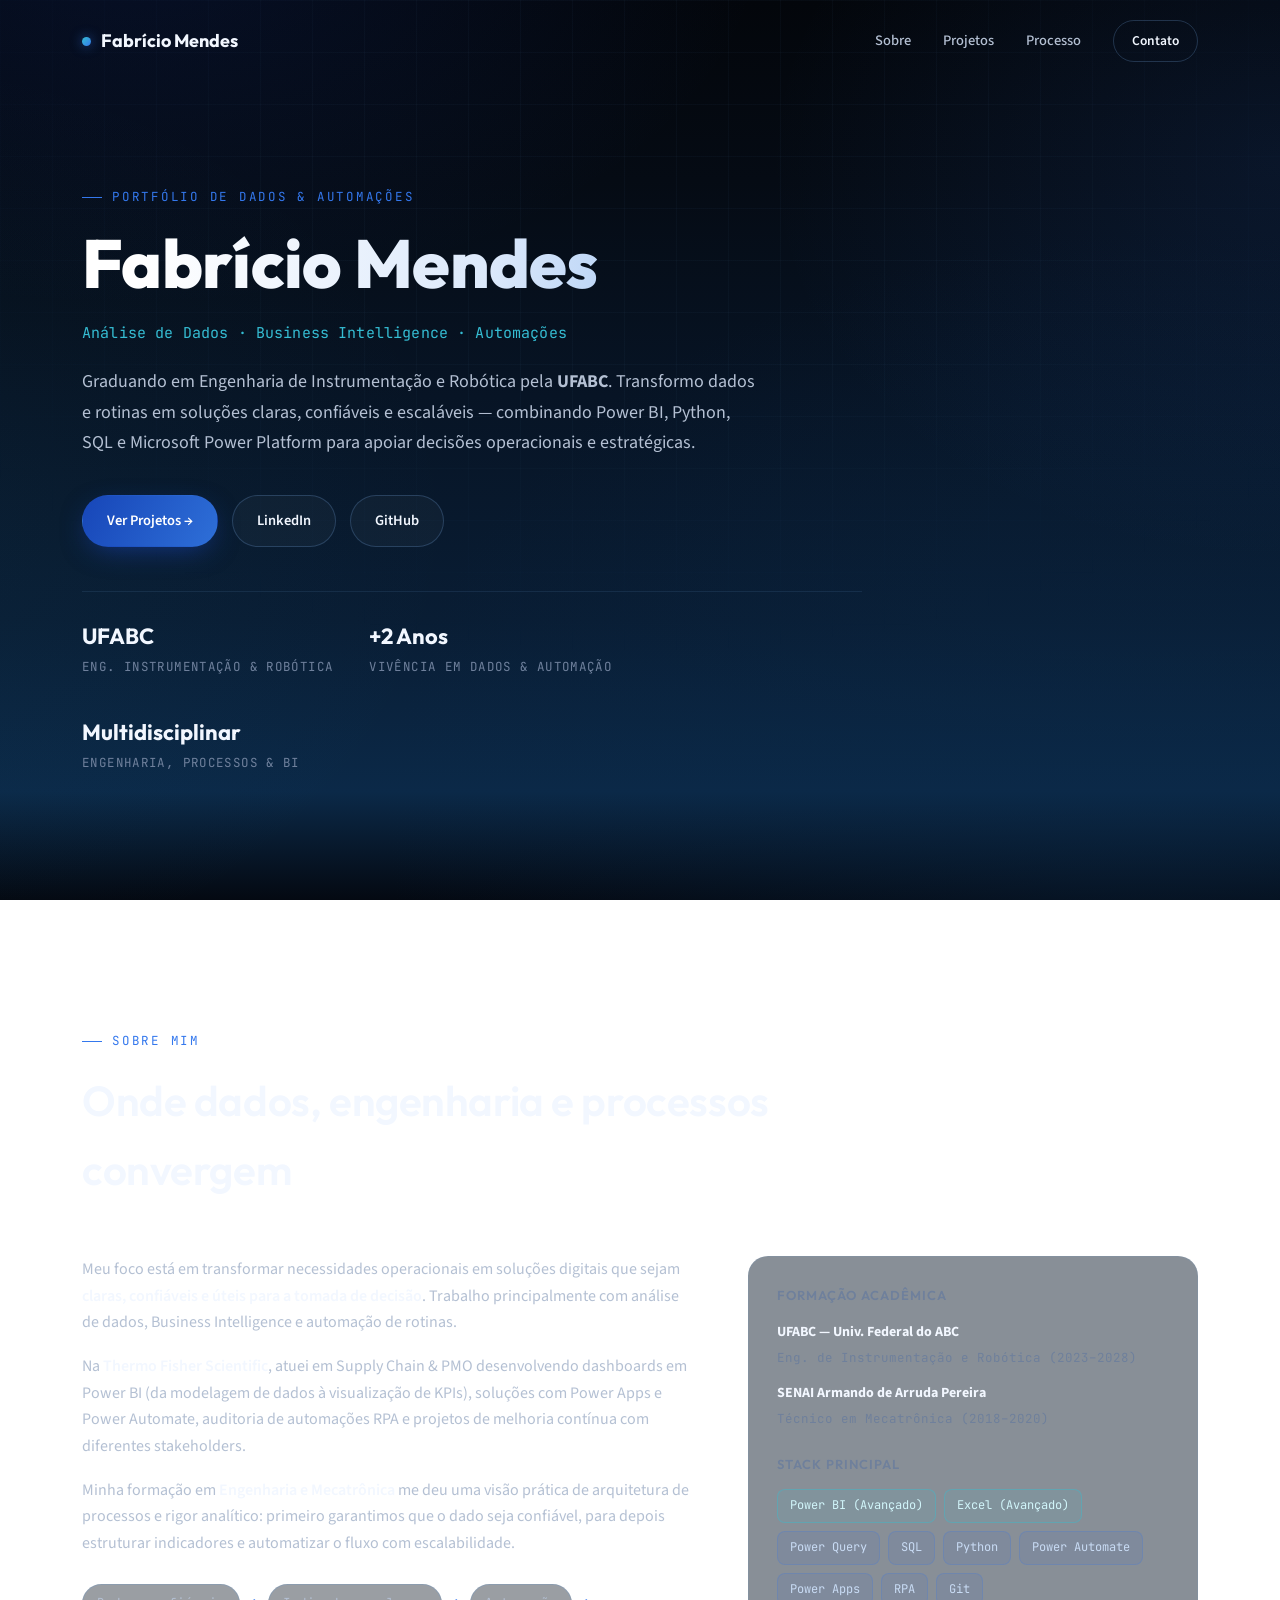
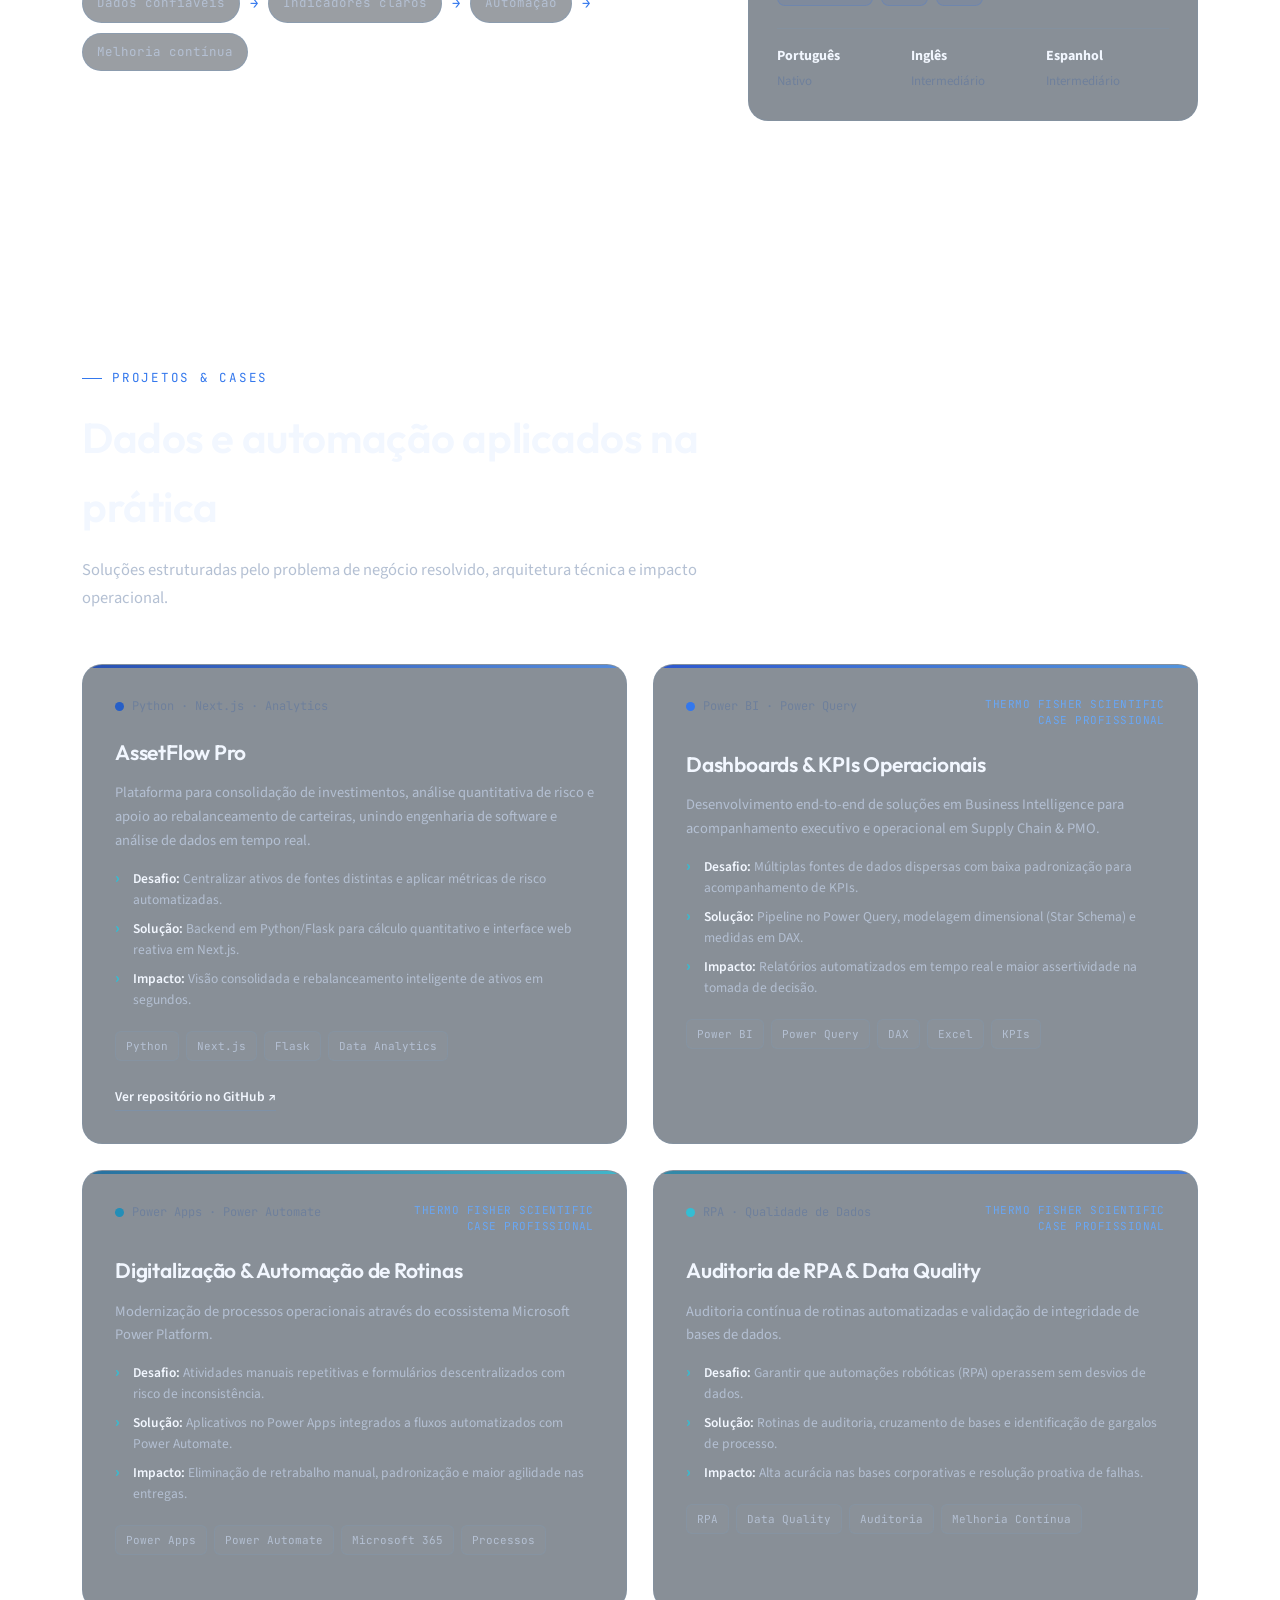
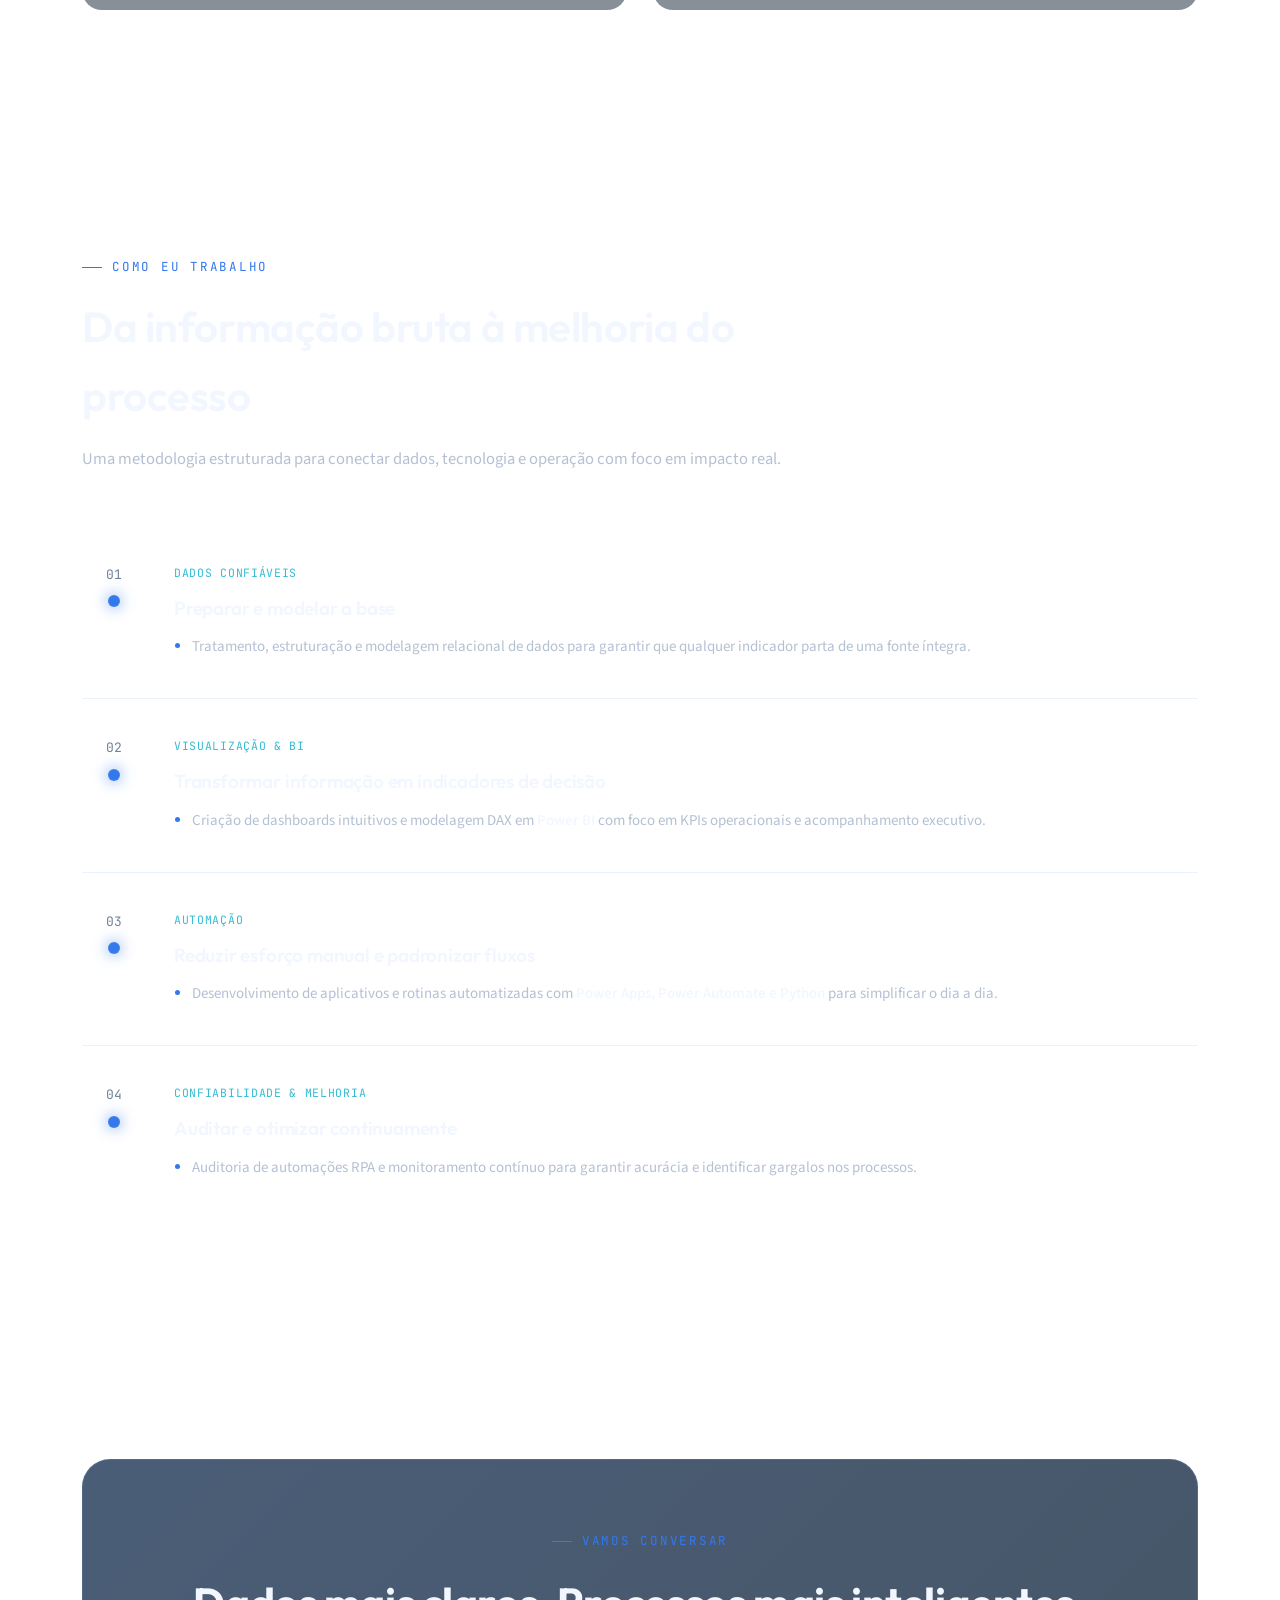
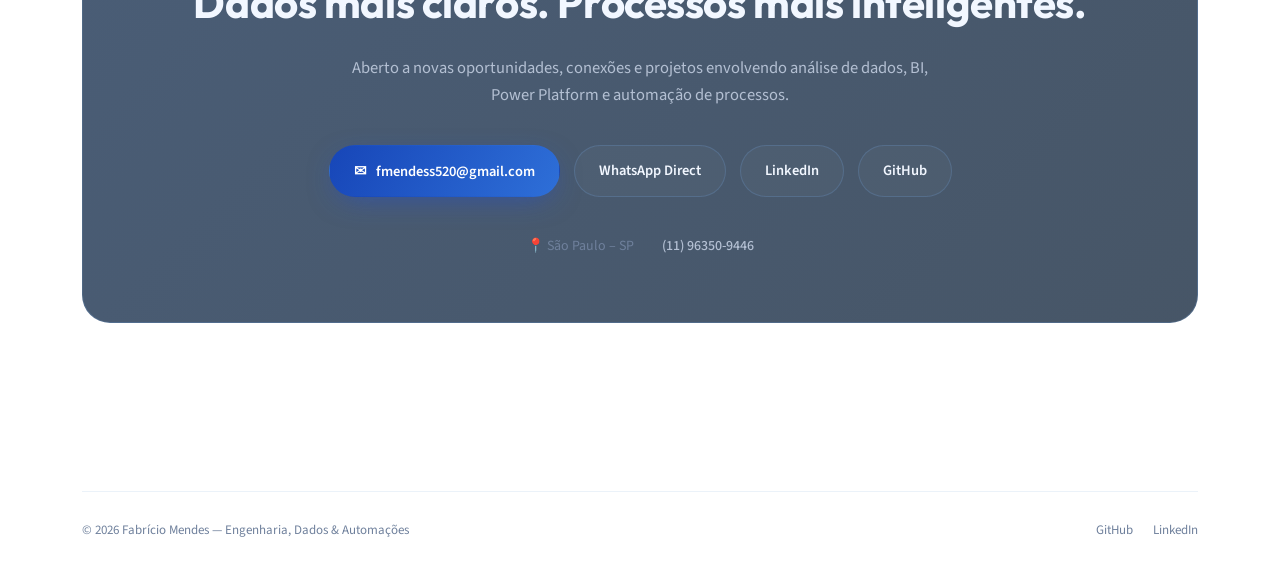
==== commit 5a09c277: "Refactor hero section and add project metrics Adjusted padding and margin for hero section and actio" ====
--- a/Portfolio-Fabricio-Mendes/index.html
+++ b/Portfolio-Fabricio-Mendes/index.html
@@ -86,18 +86,24 @@
 .section-head p{margin-top:16px;font-size:16.5px;color:var(--text-mid)}
 
 /* HERO */
-.hero{padding:180px 0 135px;position:relative;overflow:hidden}
+.hero{padding:180px 0 130px;position:relative;overflow:hidden}
 .hero-grid-bg{position:absolute;inset:0;z-index:-1;background-image:linear-gradient(rgba(105,151,205,.045) 1px,transparent 1px),linear-gradient(90deg,rgba(105,151,205,.045) 1px,transparent 1px);background-size:52px 52px;mask-image:radial-gradient(ellipse 72% 58% at 50% 20%,black 38%,transparent 92%)}
 .hero-content{max-width:780px}
 .hero h1{font-size:clamp(40px,6vw,68px);font-weight:800;line-height:1.04;margin-top:20px;background:linear-gradient(100deg,#fff 8%,#dce9fb 52%,#a8c9f3 78%,#73a9ee 100%);-webkit-background-clip:text;background-clip:text;color:transparent}
 .role-line{font-family:'JetBrains Mono',monospace;font-size:15px;color:var(--cyan);margin-top:22px;letter-spacing:.01em}
 .lede{font-size:18px;color:var(--text-mid);margin-top:22px;max-width:680px;line-height:1.7}
-.hero-actions{display:flex;gap:14px;margin-top:40px;flex-wrap:wrap;align-items:center}
+.hero-actions{display:flex;gap:14px;margin-top:36px;flex-wrap:wrap;align-items:center}
 .btn{display:inline-flex;align-items:center;gap:9px;padding:13px 24px;border-radius:999px;font-weight:600;font-size:14.5px;transition:transform .25s ease,box-shadow .25s ease,background .25s ease,border-color .25s ease;border:1px solid transparent;cursor:pointer;font-family:inherit}
 .btn-primary{background:linear-gradient(120deg,#1746b8,#2e6fd8);color:#fff;box-shadow:0 8px 28px -8px rgba(29,78,216,.55)}
 .btn-primary:hover{transform:translateY(-2px);box-shadow:0 12px 32px -6px rgba(29,78,216,.72)}
 .btn-ghost{background:rgba(255,255,255,.03);border-color:var(--line-strong);color:var(--text-hi)}
 .btn-ghost:hover{background:rgba(52,120,237,.09);border-color:var(--blue-bright);transform:translateY(-2px)}
+
+/* HERO STATS */
+.hero-stats{display:flex;gap:36px;margin-top:44px;padding-top:26px;border-top:1px solid var(--line);flex-wrap:wrap}
+.stat{display:flex;flex-direction:column;gap:3px}
+.stat .num{font-family:'Outfit',sans-serif;font-weight:700;font-size:22px;color:var(--text-hi)}
+.stat .label{font-size:12.5px;color:var(--text-low);font-family:'JetBrains Mono',monospace;text-transform:uppercase;letter-spacing:.03em}
 
 /* FEEDBACK DE COPIADO */
 .btn-copy{transition:background .3s ease,box-shadow .3s ease,transform .25s ease}
@@ -132,7 +138,14 @@
 .proj-lang{display:flex;align-items:center;gap:8px;font-family:'JetBrains Mono',monospace;font-size:12px;color:var(--text-low)}
 .swatch{width:9px;height:9px;border-radius:50%;background:var(--accent-solid);flex:0 0 auto}
 .proj-card h3{font-size:21px;margin-bottom:12px;font-weight:600}
-.proj-card p.desc{font-size:14.5px;color:var(--text-mid);margin-bottom:20px;line-height:1.65}
+.proj-card p.desc{font-size:14.5px;color:var(--text-mid);margin-bottom:16px;line-height:1.65}
+
+/* ESTRUTURA PROBLEMA -> SOLUÇÃO -> IMPACTO */
+.case-bullets{list-style:none;padding:0;margin:0 0 20px;display:flex;flex-direction:column;gap:8px;font-size:13.5px;line-height:1.55}
+.case-bullets li{position:relative;padding-left:18px;color:var(--text-mid)}
+.case-bullets li::before{content:"›";position:absolute;left:0;color:var(--cyan);font-weight:bold;font-size:16px;line-height:1.2}
+.case-bullets strong{color:var(--text-hi);font-weight:600}
+
 .proj-stack{display:flex;flex-wrap:wrap;gap:7px;margin-bottom:22px}
 .proj-stack span{font-family:'JetBrains Mono',monospace;font-size:11px;padding:5px 10px;border-radius:6px;background:rgba(255,255,255,.025);color:var(--text-mid);border:1px solid var(--line)}
 .proj-link{display:inline-flex;align-items:center;gap:7px;font-size:13.5px;font-weight:600;color:var(--text-hi);border-bottom:1px solid var(--line-strong);padding-bottom:2px;transition:border-color .25s ease,color .25s ease,gap .25s ease}
@@ -170,10 +183,10 @@
 .footer-social a:hover{color:var(--blue-bright)}
 
 @media(max-width:900px){
-  .nav-links{display:none}.nav-toggle{display:block}.about-layout{grid-template-columns:1fr;gap:40px}.projects-grid{grid-template-columns:1fr}.contact-card{padding:44px 24px}.stage-item{grid-template-columns:40px 1fr;gap:18px}.lang-row{grid-template-columns:1fr 1fr}
+  .nav-links{display:none}.nav-toggle{display:block}.about-layout{grid-template-columns:1fr;gap:40px}.projects-grid{grid-template-columns:1fr}.contact-card{padding:44px 24px}.stage-item{grid-template-columns:40px 1fr;gap:18px}.lang-row{grid-template-columns:1fr 1fr}.hero-stats{gap:22px}
 }
 @media(max-width:600px){
-  .wrap{padding:0 20px}section{padding:90px 0}.hero{padding:150px 0 95px}.hero-actions{flex-direction:column;align-items:stretch}.contact-actions{flex-direction:column;align-items:stretch}.contact-meta{flex-direction:column;align-items:center;gap:14px}.footer-bottom{flex-direction:column;text-align:center}.lang-row{grid-template-columns:1fr}
+  .wrap{padding:0 20px}section{padding:90px 0}.hero{padding:150px 0 95px}.hero-actions{flex-direction:column;align-items:stretch}.contact-actions{flex-direction:column;align-items:stretch}.contact-meta{flex-direction:column;align-items:center;gap:14px}.footer-bottom{flex-direction:column;text-align:center}.lang-row{grid-template-columns:1fr}.hero-stats{flex-direction:column;gap:18px}
 }
 @media(prefers-reduced-motion:reduce){html{scroll-behavior:auto}.reveal{transition:none;opacity:1;transform:none}.btn,.proj-card{transition:none}}
 </style>
@@ -212,6 +225,22 @@
           <a href="#projetos" class="btn btn-primary">Ver Projetos →</a>
           <a href="https://www.linkedin.com/in/fabmendes/" target="_blank" rel="noopener" class="btn btn-ghost">LinkedIn</a>
           <a href="https://github.com/MendesFabricio" target="_blank" rel="noopener" class="btn btn-ghost">GitHub</a>
+        </div>
+
+        <!-- MÉTRICAS DE IMPACTO (ITEM 1) -->
+        <div class="hero-stats">
+          <div class="stat">
+            <span class="num">UFABC</span>
+            <span class="label">Eng. Instrumentação & Robótica</span>
+          </div>
+          <div class="stat">
+            <span class="num">+2 Anos</span>
+            <span class="label">Vivência em Dados & Automação</span>
+          </div>
+          <div class="stat">
+            <span class="num">Multidisciplinar</span>
+            <span class="label">Engenharia, Processos & BI</span>
+          </div>
         </div>
       </div>
     </div>
@@ -267,37 +296,62 @@
     </div>
   </section>
 
-  <!-- PROJETOS -->
+  <!-- PROJETOS (ITEM 3 ESTRUTURADO) -->
   <section id="projetos">
     <div class="wrap">
-      <div class="section-head reveal"><span class="eyebrow">Projetos & cases</span><h2>Dados e automação aplicados na prática</h2><p>Soluções e experiências práticas organizadas pelo problema resolvido, tecnologia utilizada e impacto no negócio.</p></div>
+      <div class="section-head reveal"><span class="eyebrow">Projetos & cases</span><h2>Dados e automação aplicados na prática</h2><p>Soluções estruturadas pelo problema de negócio resolvido, arquitetura técnica e impacto operacional.</p></div>
       <div class="projects-grid">
+        
+        <!-- PROJETO 1: ASSETFLOW -->
         <article class="proj-card p-asset reveal">
           <div class="proj-top"><div class="proj-lang"><span class="swatch"></span>Python · Next.js · Analytics</div></div>
           <h3>AssetFlow Pro</h3>
           <p class="desc">Plataforma para consolidação de investimentos, análise quantitativa de risco e apoio ao rebalanceamento de carteiras, unindo engenharia de software e análise de dados em tempo real.</p>
+          <ul class="case-bullets">
+            <li><strong>Desafio:</strong> Centralizar ativos de fontes distintas e aplicar métricas de risco automatizadas.</li>
+            <li><strong>Solução:</strong> Backend em Python/Flask para cálculo quantitativo e interface web reativa em Next.js.</li>
+            <li><strong>Impacto:</strong> Visão consolidada e rebalanceamento inteligente de ativos em segundos.</li>
+          </ul>
           <div class="proj-stack"><span>Python</span><span>Next.js</span><span>Flask</span><span>Data Analytics</span></div>
           <a href="https://github.com/MendesFabricio/asset-flow" target="_blank" rel="noopener" class="proj-link">Ver repositório no GitHub ↗</a>
         </article>
 
+        <!-- PROJETO 2: POWER BI -->
         <article class="proj-card p-bi reveal">
           <div class="proj-top"><div class="proj-lang"><span class="swatch"></span>Power BI · Power Query</div><span class="proj-note">Thermo Fisher Scientific<br>Case profissional</span></div>
           <h3>Dashboards & KPIs Operacionais</h3>
-          <p class="desc">Construção de dashboards desde o tratamento e modelagem dos dados até a definição de indicadores e visualizações para acompanhamento de KPIs em Supply Chain & PMO.</p>
+          <p class="desc">Desenvolvimento end-to-end de soluções em Business Intelligence para acompanhamento executivo e operacional em Supply Chain & PMO.</p>
+          <ul class="case-bullets">
+            <li><strong>Desafio:</strong> Múltiplas fontes de dados dispersas com baixa padronização para acompanhamento de KPIs.</li>
+            <li><strong>Solução:</strong> Pipeline no Power Query, modelagem dimensional (Star Schema) e medidas em DAX.</li>
+            <li><strong>Impacto:</strong> Relatórios automatizados em tempo real e maior assertividade na tomada de decisão.</li>
+          </ul>
           <div class="proj-stack"><span>Power BI</span><span>Power Query</span><span>DAX</span><span>Excel</span><span>KPIs</span></div>
         </article>
 
+        <!-- PROJETO 3: POWER PLATFORM -->
         <article class="proj-card p-platform reveal">
           <div class="proj-top"><div class="proj-lang"><span class="swatch"></span>Power Apps · Power Automate</div><span class="proj-note">Thermo Fisher Scientific<br>Case profissional</span></div>
           <h3>Digitalização & Automação de Rotinas</h3>
-          <p class="desc">Desenvolvimento de soluções com Power Apps e fluxos no Power Automate para eliminar atividades manuais repetitivas, padronizar rotinas e aumentar a escalabilidade do time.</p>
+          <p class="desc">Modernização de processos operacionais através do ecossistema Microsoft Power Platform.</p>
+          <ul class="case-bullets">
+            <li><strong>Desafio:</strong> Atividades manuais repetitivas e formulários descentralizados com risco de inconsistência.</li>
+            <li><strong>Solução:</strong> Aplicativos no Power Apps integrados a fluxos automatizados com Power Automate.</li>
+            <li><strong>Impacto:</strong> Eliminação de retrabalho manual, padronização e maior agilidade nas entregas.</li>
+          </ul>
           <div class="proj-stack"><span>Power Apps</span><span>Power Automate</span><span>Microsoft 365</span><span>Processos</span></div>
         </article>
 
+        <!-- PROJETO 4: RPA & AUDITORIA -->
         <article class="proj-card p-rpa reveal">
           <div class="proj-top"><div class="proj-lang"><span class="swatch"></span>RPA · Qualidade de Dados</div><span class="proj-note">Thermo Fisher Scientific<br>Case profissional</span></div>
           <h3>Auditoria de RPA & Data Quality</h3>
-          <p class="desc">Auditoria contínua de rotinas automatizadas e validação de bases de dados com foco em assegurar acurácia das informações, eficiência operacional e identificação de melhorias.</p>
+          <p class="desc">Auditoria contínua de rotinas automatizadas e validação de integridade de bases de dados.</p>
+          <ul class="case-bullets">
+            <li><strong>Desafio:</strong> Garantir que automações robóticas (RPA) operassem sem desvios de dados.</li>
+            <li><strong>Solução:</strong> Rotinas de auditoria, cruzamento de bases e identificação de gargalos de processo.</li>
+            <li><strong>Impacto:</strong> Alta acurácia nas bases corporativas e resolução proativa de falhas.</li>
+          </ul>
           <div class="proj-stack"><span>RPA</span><span>Data Quality</span><span>Auditoria</span><span>Melhoria Contínua</span></div>
         </article>
       </div>
@@ -326,7 +380,6 @@
         <p>Aberto a novas oportunidades, conexões e projetos envolvendo análise de dados, BI, Power Platform e automação de processos.</p>
         
         <div class="contact-actions">
-          <!-- Botão que copia o e-mail -->
           <button type="button" class="btn btn-primary btn-copy" onclick="copyEmail(this, 'fmendess520@gmail.com')">
             <span class="copy-icon">✉</span> <span class="copy-text">fmendess520@gmail.com</span>
           </button>
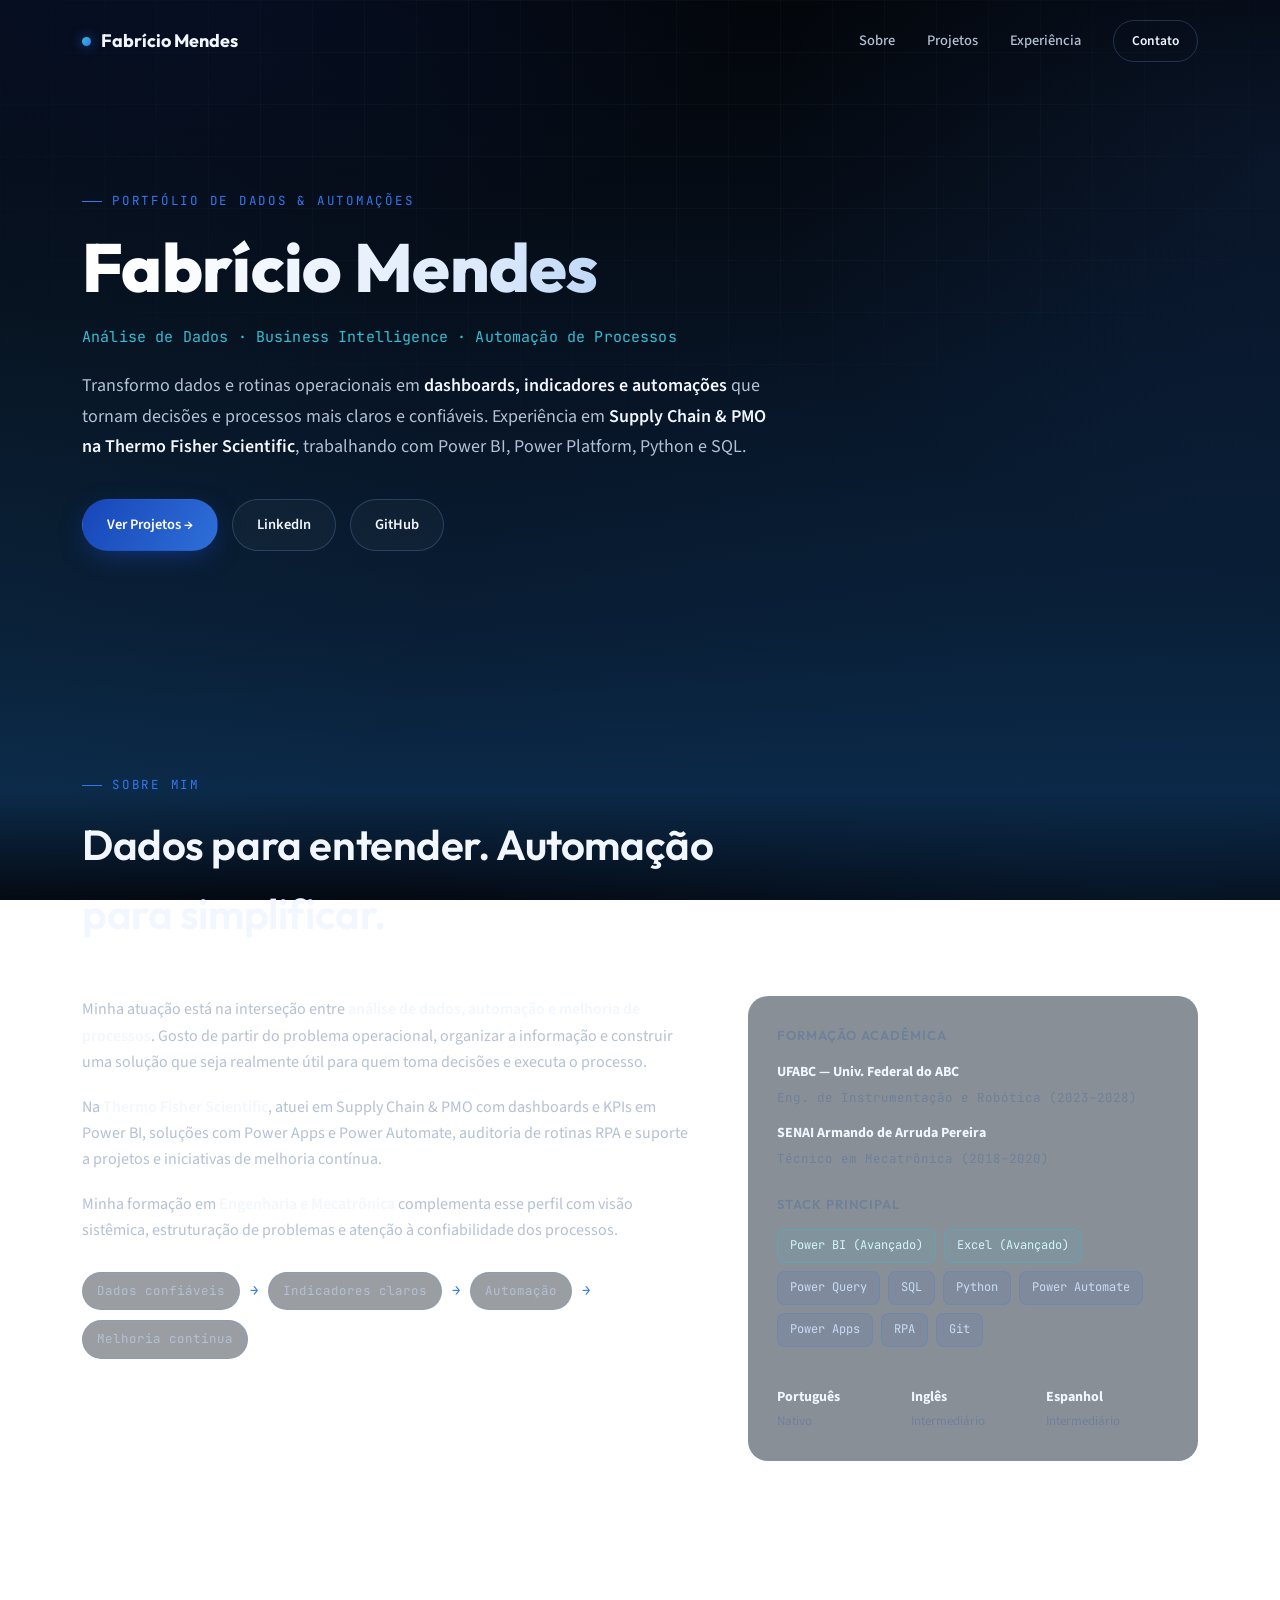
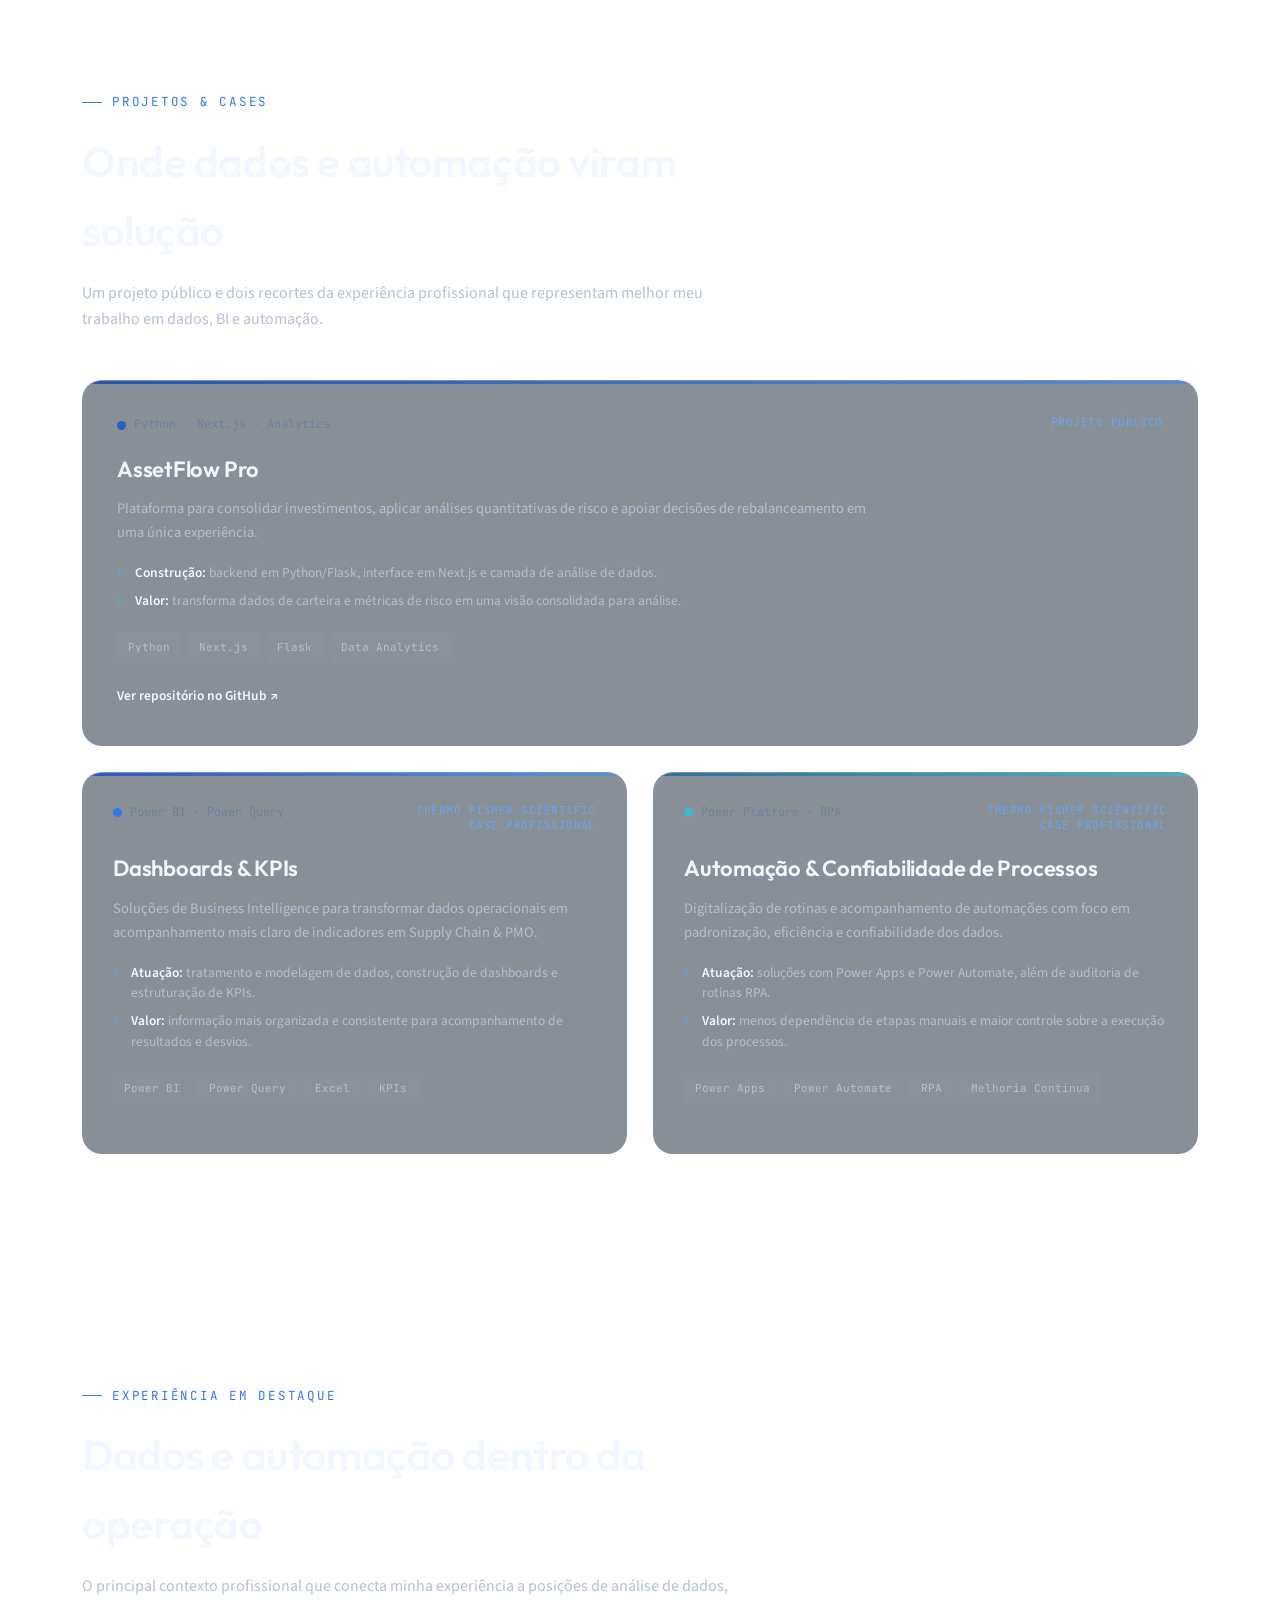
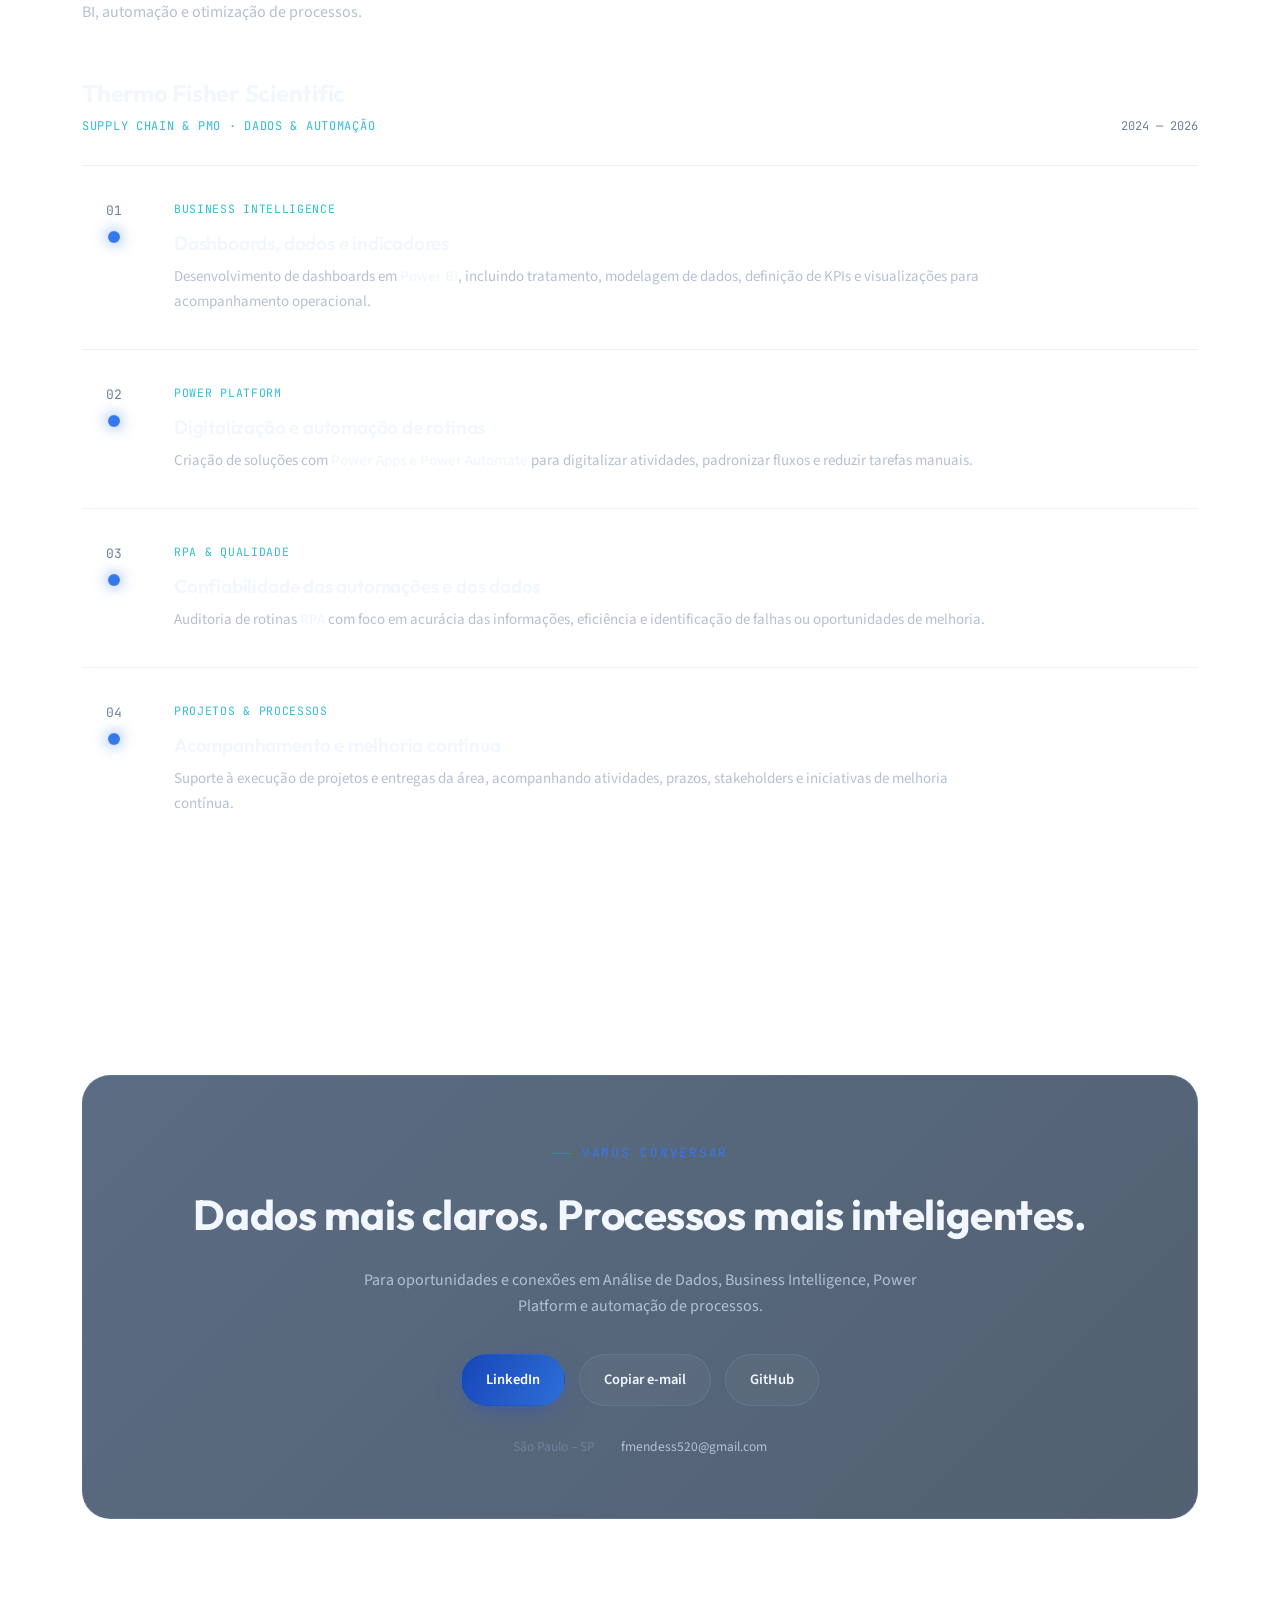
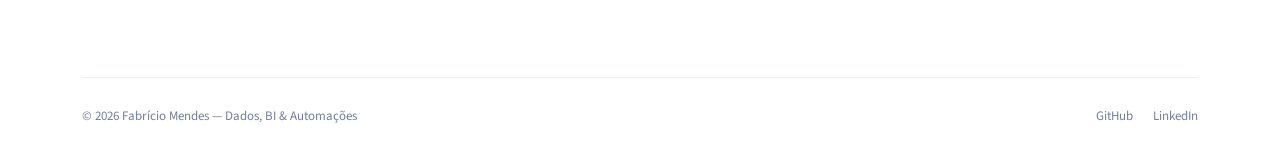
==== commit c43b71e7: "Refina conteúdo para recrutamento mantendo identidade visual" ====
--- a/Portfolio-Fabricio-Mendes/index.html
+++ b/Portfolio-Fabricio-Mendes/index.html
@@ -5,7 +5,7 @@
 <meta name="viewport" content="width=device-width, initial-scale=1.0">
 <meta name="theme-color" content="#050b14">
 <title>Fabrício Mendes — Dados, BI & Automações</title>
-<meta name="description" content="Portfólio de Fabrício Mendes — Engenharia de Instrumentação e Robótica (UFABC), Análise de Dados, BI e Power Platform.">
+<meta name="description" content="Portfólio de Fabrício Mendes — Análise de Dados, Business Intelligence, automação de processos e Power Platform.">
 <link rel="preconnect" href="https://fonts.googleapis.com">
 <link rel="preconnect" href="https://fonts.gstatic.com" crossorigin>
 <link href="https://fonts.googleapis.com/css2?family=Outfit:wght@400;500;600;700;800&family=Source+Sans+3:wght@400;500;600;700&family=JetBrains+Mono:wght@400;500;600&display=swap" rel="stylesheet">
@@ -78,36 +78,27 @@
 .mobile-menu a:hover{background:rgba(52,120,237,.06);color:var(--text-hi)}
 
 /* SEÇÕES */
-section{position:relative;z-index:1;padding:120px 0}
-.reveal{opacity:0;transform:translateY(28px);transition:opacity .8s cubic-bezier(.16,.8,.3,1),transform .8s cubic-bezier(.16,.8,.3,1)}
+section{position:relative;z-index:1;padding:112px 0}
+.reveal{opacity:0;transform:translateY(26px);transition:opacity .75s cubic-bezier(.16,.8,.3,1),transform .75s cubic-bezier(.16,.8,.3,1)}
 .reveal.in-view{opacity:1;transform:translateY(0)}
-.section-head{max-width:700px;margin-bottom:52px}
+.section-head{max-width:700px;margin-bottom:48px}
 .section-head h2{font-size:clamp(28px,3.4vw,42px);margin-top:14px;font-weight:600}
-.section-head p{margin-top:16px;font-size:16.5px;color:var(--text-mid)}
+.section-head p{margin-top:14px;font-size:16px;color:var(--text-mid);max-width:650px}
 
 /* HERO */
-.hero{padding:180px 0 130px;position:relative;overflow:hidden}
+.hero{padding:184px 0 105px;position:relative;overflow:hidden}
 .hero-grid-bg{position:absolute;inset:0;z-index:-1;background-image:linear-gradient(rgba(105,151,205,.045) 1px,transparent 1px),linear-gradient(90deg,rgba(105,151,205,.045) 1px,transparent 1px);background-size:52px 52px;mask-image:radial-gradient(ellipse 72% 58% at 50% 20%,black 38%,transparent 92%)}
 .hero-content{max-width:780px}
 .hero h1{font-size:clamp(40px,6vw,68px);font-weight:800;line-height:1.04;margin-top:20px;background:linear-gradient(100deg,#fff 8%,#dce9fb 52%,#a8c9f3 78%,#73a9ee 100%);-webkit-background-clip:text;background-clip:text;color:transparent}
 .role-line{font-family:'JetBrains Mono',monospace;font-size:15px;color:var(--cyan);margin-top:22px;letter-spacing:.01em}
-.lede{font-size:18px;color:var(--text-mid);margin-top:22px;max-width:680px;line-height:1.7}
+.lede{font-size:18px;color:var(--text-mid);margin-top:22px;max-width:690px;line-height:1.7}
+.lede strong{color:var(--text-hi);font-weight:600}
 .hero-actions{display:flex;gap:14px;margin-top:36px;flex-wrap:wrap;align-items:center}
 .btn{display:inline-flex;align-items:center;gap:9px;padding:13px 24px;border-radius:999px;font-weight:600;font-size:14.5px;transition:transform .25s ease,box-shadow .25s ease,background .25s ease,border-color .25s ease;border:1px solid transparent;cursor:pointer;font-family:inherit}
 .btn-primary{background:linear-gradient(120deg,#1746b8,#2e6fd8);color:#fff;box-shadow:0 8px 28px -8px rgba(29,78,216,.55)}
 .btn-primary:hover{transform:translateY(-2px);box-shadow:0 12px 32px -6px rgba(29,78,216,.72)}
 .btn-ghost{background:rgba(255,255,255,.03);border-color:var(--line-strong);color:var(--text-hi)}
 .btn-ghost:hover{background:rgba(52,120,237,.09);border-color:var(--blue-bright);transform:translateY(-2px)}
-
-/* HERO STATS */
-.hero-stats{display:flex;gap:36px;margin-top:44px;padding-top:26px;border-top:1px solid var(--line);flex-wrap:wrap}
-.stat{display:flex;flex-direction:column;gap:3px}
-.stat .num{font-family:'Outfit',sans-serif;font-weight:700;font-size:22px;color:var(--text-hi)}
-.stat .label{font-size:12.5px;color:var(--text-low);font-family:'JetBrains Mono',monospace;text-transform:uppercase;letter-spacing:.03em}
-
-/* FEEDBACK DE COPIADO */
-.btn-copy{transition:background .3s ease,box-shadow .3s ease,transform .25s ease}
-.btn-copy.copied{background:linear-gradient(120deg,#059669,#10b981)!important;box-shadow:0 8px 28px -8px rgba(16,185,129,.6)!important;transform:scale(1.02)}
 
 /* SOBRE */
 .about-layout{display:grid;grid-template-columns:1.15fr .85fr;gap:56px;align-items:start}
@@ -116,6 +107,8 @@
 .flow-strip{display:flex;align-items:center;flex-wrap:wrap;gap:10px;margin-top:28px;font-family:'JetBrains Mono',monospace;font-size:12.5px}
 .fnode{padding:8px 14px;border-radius:999px;border:1px solid var(--line-strong);color:var(--text-mid);background:rgba(4,13,25,.4)}
 .farrow{color:var(--blue-bright);font-size:14px}
+
+/* CARD DE FORMAÇÃO + STACK + IDIOMAS — MANTIDO */
 .skills-card{background:var(--card-bg);border:1px solid var(--line);border-radius:var(--radius-lg);padding:28px;backdrop-filter:blur(8px);display:flex;flex-direction:column;gap:22px}
 .skills-block h3{font-size:13px;text-transform:uppercase;letter-spacing:.08em;color:var(--text-low);font-weight:600;margin-bottom:14px}
 .badge-grid{display:flex;flex-wrap:wrap;gap:8px}
@@ -131,62 +124,64 @@
 
 /* PROJETOS */
 .projects-grid{display:grid;grid-template-columns:repeat(2,1fr);gap:26px}
-.proj-card{position:relative;background:var(--card-bg);border:1px solid var(--line);border-radius:var(--radius-lg);padding:32px;overflow:hidden;backdrop-filter:blur(8px);transition:transform .35s cubic-bezier(.16,.8,.3,1),border-color .35s ease,background .35s ease}
+.proj-card{position:relative;background:var(--card-bg);border:1px solid var(--line);border-radius:var(--radius-lg);padding:30px;overflow:hidden;backdrop-filter:blur(8px);transition:transform .35s cubic-bezier(.16,.8,.3,1),border-color .35s ease,background .35s ease}
 .proj-card::before{content:"";position:absolute;top:0;left:0;right:0;height:3px;background:var(--accent-grad);opacity:.85}
-.proj-card:hover{transform:translateY(-6px);background:var(--card-bg-hover);border-color:var(--line-strong)}
-.proj-top{display:flex;align-items:flex-start;justify-content:space-between;gap:18px;margin-bottom:18px}
+.proj-card:hover{transform:translateY(-5px);background:var(--card-bg-hover);border-color:var(--line-strong)}
+.proj-card.featured{grid-column:1/-1;padding:34px}
+.proj-card.featured .desc{max-width:760px}
+.proj-top{display:flex;align-items:flex-start;justify-content:space-between;gap:18px;margin-bottom:16px}
 .proj-lang{display:flex;align-items:center;gap:8px;font-family:'JetBrains Mono',monospace;font-size:12px;color:var(--text-low)}
 .swatch{width:9px;height:9px;border-radius:50%;background:var(--accent-solid);flex:0 0 auto}
-.proj-card h3{font-size:21px;margin-bottom:12px;font-weight:600}
-.proj-card p.desc{font-size:14.5px;color:var(--text-mid);margin-bottom:16px;line-height:1.65}
-
-/* ESTRUTURA PROBLEMA -> SOLUÇÃO -> IMPACTO */
-.case-bullets{list-style:none;padding:0;margin:0 0 20px;display:flex;flex-direction:column;gap:8px;font-size:13.5px;line-height:1.55}
+.proj-card h3{font-size:22px;margin-bottom:10px;font-weight:600}
+.proj-card p.desc{font-size:14.5px;color:var(--text-mid);margin-bottom:18px;line-height:1.65}
+.case-bullets{list-style:none;padding:0;margin:0 0 20px;display:flex;flex-direction:column;gap:7px;font-size:13.5px;line-height:1.55}
 .case-bullets li{position:relative;padding-left:18px;color:var(--text-mid)}
 .case-bullets li::before{content:"›";position:absolute;left:0;color:var(--cyan);font-weight:bold;font-size:16px;line-height:1.2}
 .case-bullets strong{color:var(--text-hi);font-weight:600}
-
-.proj-stack{display:flex;flex-wrap:wrap;gap:7px;margin-bottom:22px}
+.proj-stack{display:flex;flex-wrap:wrap;gap:7px;margin-bottom:20px}
 .proj-stack span{font-family:'JetBrains Mono',monospace;font-size:11px;padding:5px 10px;border-radius:6px;background:rgba(255,255,255,.025);color:var(--text-mid);border:1px solid var(--line)}
 .proj-link{display:inline-flex;align-items:center;gap:7px;font-size:13.5px;font-weight:600;color:var(--text-hi);border-bottom:1px solid var(--line-strong);padding-bottom:2px;transition:border-color .25s ease,color .25s ease,gap .25s ease}
 .proj-link:hover{border-color:var(--blue-bright);color:var(--blue-bright);gap:10px}
 .proj-note{font-family:'JetBrains Mono',monospace;font-size:11px;color:var(--sky);text-transform:uppercase;letter-spacing:.045em;text-align:right;line-height:1.45}
 .p-asset{--accent-solid:#275fc7;--accent-grad:linear-gradient(90deg,#1746b8,#4c8be8)}
 .p-bi{--accent-solid:#3478ed;--accent-grad:linear-gradient(90deg,#1d4ed8,#4a95e8)}
-.p-platform{--accent-solid:#248eb7;--accent-grad:linear-gradient(90deg,#176ba1,#35bdd3)}
-.p-rpa{--accent-solid:#35bdd3;--accent-grad:linear-gradient(90deg,#2388a8,#3478ed)}
+.p-platform{--accent-solid:#35bdd3;--accent-grad:linear-gradient(90deg,#176ba1,#35bdd3)}
 
 /* EXPERIÊNCIA */
+.experience-intro{display:flex;align-items:flex-end;justify-content:space-between;gap:30px;padding:0 0 28px;border-bottom:1px solid var(--line);margin-bottom:0}
+.experience-company h3{font-size:24px;margin-bottom:4px}
+.experience-company p{font-family:'JetBrains Mono',monospace;font-size:12px;color:var(--cyan);text-transform:uppercase;letter-spacing:.06em}
+.experience-period{font-family:'JetBrains Mono',monospace;font-size:12px;color:var(--text-low);white-space:nowrap}
 .stage-list{display:flex;flex-direction:column;gap:0}
-.stage-item{display:grid;grid-template-columns:64px 1fr;gap:28px;padding:38px 0;border-bottom:1px solid var(--line);position:relative}
+.stage-item{display:grid;grid-template-columns:64px 1fr;gap:28px;padding:34px 0;border-bottom:1px solid var(--line);position:relative}
 .stage-item:last-child{border-bottom:none}
 .stage-num{font-family:'JetBrains Mono',monospace;font-size:13px;color:var(--text-low);display:flex;flex-direction:column;align-items:center;gap:10px}
 .stage-dot{width:12px;height:12px;border-radius:50%;background:rgba(52,120,237,.16);border:1px solid var(--line-strong);transition:background .4s ease,box-shadow .4s ease}
 .stage-item.in-view .stage-dot{background:var(--blue-bright);box-shadow:0 0 14px 2px rgba(52,120,237,.46)}
 .stage-body h3{font-size:19px;margin-bottom:6px;font-weight:600}
-.stage-tag{font-family:'JetBrains Mono',monospace;font-size:11.5px;color:var(--cyan);text-transform:uppercase;letter-spacing:.06em;margin-bottom:10px;display:block}
-.stage-body ul{margin:10px 0 0;padding-left:18px;color:var(--text-mid);font-size:15px;line-height:1.75}
-.stage-body li::marker{color:var(--blue-bright)}
+.stage-tag{font-family:'JetBrains Mono',monospace;font-size:11.5px;color:var(--cyan);text-transform:uppercase;letter-spacing:.06em;margin-bottom:9px;display:block}
+.stage-body p{color:var(--text-mid);font-size:15px;max-width:820px}
 .stage-body strong{color:var(--text-hi);font-weight:600}
 
 /* CONTATO */
-.contact-card{background:linear-gradient(135deg,rgba(13,39,73,.75),rgba(9,29,52,.75));border:1px solid var(--line-strong);border-radius:28px;padding:64px 32px;text-align:center;backdrop-filter:blur(9px)}
+.contact-card{background:linear-gradient(135deg,rgba(13,39,73,.68),rgba(9,29,52,.70));border:1px solid var(--line-strong);border-radius:28px;padding:60px;text-align:center;backdrop-filter:blur(9px)}
 .contact-card h2{font-size:clamp(28px,4vw,42px);margin:16px 0 18px}
-.contact-card p{max-width:600px;margin:0 auto;font-size:16.5px;color:var(--text-mid)}
-.contact-actions{display:flex;gap:14px;justify-content:center;margin-top:36px;flex-wrap:wrap}
-.contact-meta{display:flex;gap:28px;justify-content:center;margin-top:38px;flex-wrap:wrap;font-size:14px;color:var(--text-low);align-items:center}
-.contact-meta a{color:var(--text-mid);font-weight:500}
+.contact-card p{max-width:590px;margin:0 auto;font-size:16px;color:var(--text-mid)}
+.contact-actions{display:flex;gap:14px;justify-content:center;margin-top:34px;flex-wrap:wrap}
+.contact-meta{display:flex;gap:26px;justify-content:center;margin-top:30px;flex-wrap:wrap;font-size:13.5px;color:var(--text-low)}
+.contact-meta a{color:var(--text-mid)}
 .contact-meta a:hover{color:var(--blue-bright)}
-footer{padding:48px 0 40px}
+.btn-copy.copied{background:linear-gradient(120deg,#0d6d60,#159681)!important}
+footer{padding:46px 0 38px}
 .footer-bottom{display:flex;justify-content:space-between;align-items:center;padding-top:28px;border-top:1px solid var(--line);font-size:13px;color:var(--text-low);flex-wrap:wrap;gap:12px}
 .footer-social{display:flex;gap:20px}
 .footer-social a:hover{color:var(--blue-bright)}
 
 @media(max-width:900px){
-  .nav-links{display:none}.nav-toggle{display:block}.about-layout{grid-template-columns:1fr;gap:40px}.projects-grid{grid-template-columns:1fr}.contact-card{padding:44px 24px}.stage-item{grid-template-columns:40px 1fr;gap:18px}.lang-row{grid-template-columns:1fr 1fr}.hero-stats{gap:22px}
+  .nav-links{display:none}.nav-toggle{display:block}.about-layout{grid-template-columns:1fr;gap:40px}.projects-grid{grid-template-columns:1fr}.proj-card.featured{grid-column:auto}.contact-card{padding:44px 24px}.stage-item{grid-template-columns:40px 1fr;gap:18px}.lang-row{grid-template-columns:1fr 1fr}.experience-intro{align-items:flex-start;flex-direction:column;gap:8px}
 }
 @media(max-width:600px){
-  .wrap{padding:0 20px}section{padding:90px 0}.hero{padding:150px 0 95px}.hero-actions{flex-direction:column;align-items:stretch}.contact-actions{flex-direction:column;align-items:stretch}.contact-meta{flex-direction:column;align-items:center;gap:14px}.footer-bottom{flex-direction:column;text-align:center}.lang-row{grid-template-columns:1fr}.hero-stats{flex-direction:column;gap:18px}
+  .wrap{padding:0 20px}section{padding:88px 0}.hero{padding:150px 0 82px}.hero-actions{flex-direction:column;align-items:stretch}.contact-actions{flex-direction:column;align-items:stretch}.contact-meta{flex-direction:column;align-items:center;gap:12px}.footer-bottom{flex-direction:column;text-align:center}.lang-row{grid-template-columns:1fr}
 }
 @media(prefers-reduced-motion:reduce){html{scroll-behavior:auto}.reveal{transition:none;opacity:1;transform:none}.btn,.proj-card{transition:none}}
 </style>
@@ -199,14 +194,14 @@
     <div class="nav-links">
       <a href="#sobre">Sobre</a>
       <a href="#projetos">Projetos</a>
-      <a href="#experiencia">Processo</a>
+      <a href="#experiencia">Experiência</a>
       <a href="#contato" class="nav-cta">Contato</a>
     </div>
     <button class="nav-toggle" id="navToggle" aria-label="Abrir menu"><span></span><span></span><span></span></button>
   </div>
   <div class="wrap">
     <div class="mobile-menu" id="mobileMenu">
-      <a href="#sobre">Sobre</a><a href="#projetos">Projetos</a><a href="#experiencia">Processo</a><a href="#contato">Contato</a>
+      <a href="#sobre">Sobre</a><a href="#projetos">Projetos</a><a href="#experiencia">Experiência</a><a href="#contato">Contato</a>
     </div>
   </div>
 </nav>
@@ -219,29 +214,13 @@
       <div class="hero-content">
         <span class="eyebrow">Portfólio de dados & automações</span>
         <h1>Fabrício Mendes</h1>
-        <p class="role-line">Análise de Dados · Business Intelligence · Automações</p>
-        <p class="lede">Graduando em Engenharia de Instrumentação e Robótica pela <strong>UFABC</strong>. Transformo dados e rotinas em soluções claras, confiáveis e escaláveis — combinando Power BI, Python, SQL e Microsoft Power Platform para apoiar decisões operacionais e estratégicas.</p>
+        <p class="role-line">Análise de Dados · Business Intelligence · Automação de Processos</p>
+        <p class="lede">Transformo dados e rotinas operacionais em <strong>dashboards, indicadores e automações</strong> que tornam decisões e processos mais claros e confiáveis. Experiência em <strong>Supply Chain & PMO na Thermo Fisher Scientific</strong>, trabalhando com Power BI, Power Platform, Python e SQL.</p>
         <div class="hero-actions">
           <a href="#projetos" class="btn btn-primary">Ver Projetos →</a>
           <a href="https://www.linkedin.com/in/fabmendes/" target="_blank" rel="noopener" class="btn btn-ghost">LinkedIn</a>
           <a href="https://github.com/MendesFabricio" target="_blank" rel="noopener" class="btn btn-ghost">GitHub</a>
         </div>
-
-        <!-- MÉTRICAS DE IMPACTO (ITEM 1) -->
-        <div class="hero-stats">
-          <div class="stat">
-            <span class="num">UFABC</span>
-            <span class="label">Eng. Instrumentação & Robótica</span>
-          </div>
-          <div class="stat">
-            <span class="num">+2 Anos</span>
-            <span class="label">Vivência em Dados & Automação</span>
-          </div>
-          <div class="stat">
-            <span class="num">Multidisciplinar</span>
-            <span class="label">Engenharia, Processos & BI</span>
-          </div>
-        </div>
       </div>
     </div>
   </section>
@@ -249,15 +228,19 @@
   <!-- SOBRE -->
   <section id="sobre">
     <div class="wrap">
-      <div class="section-head reveal"><span class="eyebrow">Sobre mim</span><h2>Onde dados, engenharia e processos convergem</h2></div>
+      <div class="section-head reveal">
+        <span class="eyebrow">Sobre mim</span>
+        <h2>Dados para entender. Automação para simplificar.</h2>
+      </div>
       <div class="about-layout">
         <div class="about-text reveal">
-          <p>Meu foco está em transformar necessidades operacionais em soluções digitais que sejam <strong>claras, confiáveis e úteis para a tomada de decisão</strong>. Trabalho principalmente com análise de dados, Business Intelligence e automação de rotinas.</p>
-          <p>Na <strong>Thermo Fisher Scientific</strong>, atuei em Supply Chain & PMO desenvolvendo dashboards em Power BI (da modelagem de dados à visualização de KPIs), soluções com Power Apps e Power Automate, auditoria de automações RPA e projetos de melhoria contínua com diferentes stakeholders.</p>
-          <p>Minha formação em <strong>Engenharia e Mecatrônica</strong> me deu uma visão prática de arquitetura de processos e rigor analítico: primeiro garantimos que o dado seja confiável, para depois estruturar indicadores e automatizar o fluxo com escalabilidade.</p>
+          <p>Minha atuação está na interseção entre <strong>análise de dados, automação e melhoria de processos</strong>. Gosto de partir do problema operacional, organizar a informação e construir uma solução que seja realmente útil para quem toma decisões e executa o processo.</p>
+          <p>Na <strong>Thermo Fisher Scientific</strong>, atuei em Supply Chain & PMO com dashboards e KPIs em Power BI, soluções com Power Apps e Power Automate, auditoria de rotinas RPA e suporte a projetos e iniciativas de melhoria contínua.</p>
+          <p>Minha formação em <strong>Engenharia e Mecatrônica</strong> complementa esse perfil com visão sistêmica, estruturação de problemas e atenção à confiabilidade dos processos.</p>
           <div class="flow-strip"><span class="fnode">Dados confiáveis</span><span class="farrow">→</span><span class="fnode">Indicadores claros</span><span class="farrow">→</span><span class="fnode">Automação</span><span class="farrow">→</span><span class="fnode">Melhoria contínua</span></div>
         </div>
-        
+
+        <!-- CARD MANTIDO -->
         <div class="skills-card reveal">
           <div class="skills-block">
             <h3>Formação Acadêmica</h3>
@@ -296,64 +279,50 @@
     </div>
   </section>
 
-  <!-- PROJETOS (ITEM 3 ESTRUTURADO) -->
+  <!-- PROJETOS -->
   <section id="projetos">
     <div class="wrap">
-      <div class="section-head reveal"><span class="eyebrow">Projetos & cases</span><h2>Dados e automação aplicados na prática</h2><p>Soluções estruturadas pelo problema de negócio resolvido, arquitetura técnica e impacto operacional.</p></div>
+      <div class="section-head reveal">
+        <span class="eyebrow">Projetos & cases</span>
+        <h2>Onde dados e automação viram solução</h2>
+        <p>Um projeto público e dois recortes da experiência profissional que representam melhor meu trabalho em dados, BI e automação.</p>
+      </div>
       <div class="projects-grid">
-        
-        <!-- PROJETO 1: ASSETFLOW -->
-        <article class="proj-card p-asset reveal">
-          <div class="proj-top"><div class="proj-lang"><span class="swatch"></span>Python · Next.js · Analytics</div></div>
+
+        <article class="proj-card p-asset featured reveal">
+          <div class="proj-top"><div class="proj-lang"><span class="swatch"></span>Python · Next.js · Analytics</div><span class="proj-note">Projeto público</span></div>
           <h3>AssetFlow Pro</h3>
-          <p class="desc">Plataforma para consolidação de investimentos, análise quantitativa de risco e apoio ao rebalanceamento de carteiras, unindo engenharia de software e análise de dados em tempo real.</p>
+          <p class="desc">Plataforma para consolidar investimentos, aplicar análises quantitativas de risco e apoiar decisões de rebalanceamento em uma única experiência.</p>
           <ul class="case-bullets">
-            <li><strong>Desafio:</strong> Centralizar ativos de fontes distintas e aplicar métricas de risco automatizadas.</li>
-            <li><strong>Solução:</strong> Backend em Python/Flask para cálculo quantitativo e interface web reativa em Next.js.</li>
-            <li><strong>Impacto:</strong> Visão consolidada e rebalanceamento inteligente de ativos em segundos.</li>
+            <li><strong>Construção:</strong> backend em Python/Flask, interface em Next.js e camada de análise de dados.</li>
+            <li><strong>Valor:</strong> transforma dados de carteira e métricas de risco em uma visão consolidada para análise.</li>
           </ul>
           <div class="proj-stack"><span>Python</span><span>Next.js</span><span>Flask</span><span>Data Analytics</span></div>
           <a href="https://github.com/MendesFabricio/asset-flow" target="_blank" rel="noopener" class="proj-link">Ver repositório no GitHub ↗</a>
         </article>
 
-        <!-- PROJETO 2: POWER BI -->
         <article class="proj-card p-bi reveal">
           <div class="proj-top"><div class="proj-lang"><span class="swatch"></span>Power BI · Power Query</div><span class="proj-note">Thermo Fisher Scientific<br>Case profissional</span></div>
-          <h3>Dashboards & KPIs Operacionais</h3>
-          <p class="desc">Desenvolvimento end-to-end de soluções em Business Intelligence para acompanhamento executivo e operacional em Supply Chain & PMO.</p>
+          <h3>Dashboards & KPIs</h3>
+          <p class="desc">Soluções de Business Intelligence para transformar dados operacionais em acompanhamento mais claro de indicadores em Supply Chain & PMO.</p>
           <ul class="case-bullets">
-            <li><strong>Desafio:</strong> Múltiplas fontes de dados dispersas com baixa padronização para acompanhamento de KPIs.</li>
-            <li><strong>Solução:</strong> Pipeline no Power Query, modelagem dimensional (Star Schema) e medidas em DAX.</li>
-            <li><strong>Impacto:</strong> Relatórios automatizados em tempo real e maior assertividade na tomada de decisão.</li>
+            <li><strong>Atuação:</strong> tratamento e modelagem de dados, construção de dashboards e estruturação de KPIs.</li>
+            <li><strong>Valor:</strong> informação mais organizada e consistente para acompanhamento de resultados e desvios.</li>
           </ul>
-          <div class="proj-stack"><span>Power BI</span><span>Power Query</span><span>DAX</span><span>Excel</span><span>KPIs</span></div>
+          <div class="proj-stack"><span>Power BI</span><span>Power Query</span><span>Excel</span><span>KPIs</span></div>
         </article>
 
-        <!-- PROJETO 3: POWER PLATFORM -->
         <article class="proj-card p-platform reveal">
-          <div class="proj-top"><div class="proj-lang"><span class="swatch"></span>Power Apps · Power Automate</div><span class="proj-note">Thermo Fisher Scientific<br>Case profissional</span></div>
-          <h3>Digitalização & Automação de Rotinas</h3>
-          <p class="desc">Modernização de processos operacionais através do ecossistema Microsoft Power Platform.</p>
+          <div class="proj-top"><div class="proj-lang"><span class="swatch"></span>Power Platform · RPA</div><span class="proj-note">Thermo Fisher Scientific<br>Case profissional</span></div>
+          <h3>Automação & Confiabilidade de Processos</h3>
+          <p class="desc">Digitalização de rotinas e acompanhamento de automações com foco em padronização, eficiência e confiabilidade dos dados.</p>
           <ul class="case-bullets">
-            <li><strong>Desafio:</strong> Atividades manuais repetitivas e formulários descentralizados com risco de inconsistência.</li>
-            <li><strong>Solução:</strong> Aplicativos no Power Apps integrados a fluxos automatizados com Power Automate.</li>
-            <li><strong>Impacto:</strong> Eliminação de retrabalho manual, padronização e maior agilidade nas entregas.</li>
+            <li><strong>Atuação:</strong> soluções com Power Apps e Power Automate, além de auditoria de rotinas RPA.</li>
+            <li><strong>Valor:</strong> menos dependência de etapas manuais e maior controle sobre a execução dos processos.</li>
           </ul>
-          <div class="proj-stack"><span>Power Apps</span><span>Power Automate</span><span>Microsoft 365</span><span>Processos</span></div>
+          <div class="proj-stack"><span>Power Apps</span><span>Power Automate</span><span>RPA</span><span>Melhoria Contínua</span></div>
         </article>
 
-        <!-- PROJETO 4: RPA & AUDITORIA -->
-        <article class="proj-card p-rpa reveal">
-          <div class="proj-top"><div class="proj-lang"><span class="swatch"></span>RPA · Qualidade de Dados</div><span class="proj-note">Thermo Fisher Scientific<br>Case profissional</span></div>
-          <h3>Auditoria de RPA & Data Quality</h3>
-          <p class="desc">Auditoria contínua de rotinas automatizadas e validação de integridade de bases de dados.</p>
-          <ul class="case-bullets">
-            <li><strong>Desafio:</strong> Garantir que automações robóticas (RPA) operassem sem desvios de dados.</li>
-            <li><strong>Solução:</strong> Rotinas de auditoria, cruzamento de bases e identificação de gargalos de processo.</li>
-            <li><strong>Impacto:</strong> Alta acurácia nas bases corporativas e resolução proativa de falhas.</li>
-          </ul>
-          <div class="proj-stack"><span>RPA</span><span>Data Quality</span><span>Auditoria</span><span>Melhoria Contínua</span></div>
-        </article>
       </div>
     </div>
   </section>
@@ -361,12 +330,37 @@
   <!-- EXPERIÊNCIA -->
   <section id="experiencia">
     <div class="wrap">
-      <div class="section-head reveal"><span class="eyebrow">Como eu trabalho</span><h2>Da informação bruta à melhoria do processo</h2><p>Uma metodologia estruturada para conectar dados, tecnologia e operação com foco em impacto real.</p></div>
+      <div class="section-head reveal">
+        <span class="eyebrow">Experiência em destaque</span>
+        <h2>Dados e automação dentro da operação</h2>
+        <p>O principal contexto profissional que conecta minha experiência a posições de análise de dados, BI, automação e otimização de processos.</p>
+      </div>
+
+      <div class="experience-intro reveal">
+        <div class="experience-company">
+          <h3>Thermo Fisher Scientific</h3>
+          <p>Supply Chain & PMO · Dados & Automação</p>
+        </div>
+        <div class="experience-period">2024 — 2026</div>
+      </div>
+
       <div class="stage-list">
-        <div class="stage-item reveal"><div class="stage-num">01<div class="stage-dot"></div></div><div class="stage-body"><span class="stage-tag">Dados confiáveis</span><h3>Preparar e modelar a base</h3><ul><li>Tratamento, estruturação e modelagem relacional de dados para garantir que qualquer indicador parta de uma fonte íntegra.</li></ul></div></div>
-        <div class="stage-item reveal"><div class="stage-num">02<div class="stage-dot"></div></div><div class="stage-body"><span class="stage-tag">Visualização & BI</span><h3>Transformar informação em indicadores de decisão</h3><ul><li>Criação de dashboards intuitivos e modelagem DAX em <strong>Power BI</strong> com foco em KPIs operacionais e acompanhamento executivo.</li></ul></div></div>
-        <div class="stage-item reveal"><div class="stage-num">03<div class="stage-dot"></div></div><div class="stage-body"><span class="stage-tag">Automação</span><h3>Reduzir esforço manual e padronizar fluxos</h3><ul><li>Desenvolvimento de aplicativos e rotinas automatizadas com <strong>Power Apps, Power Automate e Python</strong> para simplificar o dia a dia.</li></ul></div></div>
-        <div class="stage-item reveal"><div class="stage-num">04<div class="stage-dot"></div></div><div class="stage-body"><span class="stage-tag">Confiabilidade & Melhoria</span><h3>Auditar e otimizar continuamente</h3><ul><li>Auditoria de automações RPA e monitoramento contínuo para garantir acurácia e identificar gargalos nos processos.</li></ul></div></div>
+        <div class="stage-item reveal">
+          <div class="stage-num">01<div class="stage-dot"></div></div>
+          <div class="stage-body"><span class="stage-tag">Business Intelligence</span><h3>Dashboards, dados e indicadores</h3><p>Desenvolvimento de dashboards em <strong>Power BI</strong>, incluindo tratamento, modelagem de dados, definição de KPIs e visualizações para acompanhamento operacional.</p></div>
+        </div>
+        <div class="stage-item reveal">
+          <div class="stage-num">02<div class="stage-dot"></div></div>
+          <div class="stage-body"><span class="stage-tag">Power Platform</span><h3>Digitalização e automação de rotinas</h3><p>Criação de soluções com <strong>Power Apps e Power Automate</strong> para digitalizar atividades, padronizar fluxos e reduzir tarefas manuais.</p></div>
+        </div>
+        <div class="stage-item reveal">
+          <div class="stage-num">03<div class="stage-dot"></div></div>
+          <div class="stage-body"><span class="stage-tag">RPA & Qualidade</span><h3>Confiabilidade das automações e dos dados</h3><p>Auditoria de rotinas <strong>RPA</strong> com foco em acurácia das informações, eficiência e identificação de falhas ou oportunidades de melhoria.</p></div>
+        </div>
+        <div class="stage-item reveal">
+          <div class="stage-num">04<div class="stage-dot"></div></div>
+          <div class="stage-body"><span class="stage-tag">Projetos & Processos</span><h3>Acompanhamento e melhoria contínua</h3><p>Suporte à execução de projetos e entregas da área, acompanhando atividades, prazos, stakeholders e iniciativas de melhoria contínua.</p></div>
+        </div>
       </div>
     </div>
   </section>
@@ -377,20 +371,15 @@
       <div class="contact-card reveal">
         <span class="eyebrow" style="justify-content:center">Vamos conversar</span>
         <h2>Dados mais claros. Processos mais inteligentes.</h2>
-        <p>Aberto a novas oportunidades, conexões e projetos envolvendo análise de dados, BI, Power Platform e automação de processos.</p>
-        
+        <p>Para oportunidades e conexões em Análise de Dados, Business Intelligence, Power Platform e automação de processos.</p>
         <div class="contact-actions">
-          <button type="button" class="btn btn-primary btn-copy" onclick="copyEmail(this, 'fmendess520@gmail.com')">
-            <span class="copy-icon">✉</span> <span class="copy-text">fmendess520@gmail.com</span>
-          </button>
-          <a href="https://wa.me/5511963509446" target="_blank" rel="noopener" class="btn btn-ghost">WhatsApp Direct</a>
-          <a href="https://www.linkedin.com/in/fabmendes/" target="_blank" rel="noopener" class="btn btn-ghost">LinkedIn</a>
+          <a href="https://www.linkedin.com/in/fabmendes/" target="_blank" rel="noopener" class="btn btn-primary">LinkedIn</a>
+          <button type="button" class="btn btn-ghost btn-copy" onclick="copyEmail(this, 'fmendess520@gmail.com')"><span class="copy-text">Copiar e-mail</span></button>
           <a href="https://github.com/MendesFabricio" target="_blank" rel="noopener" class="btn btn-ghost">GitHub</a>
         </div>
-
         <div class="contact-meta">
-          <span>📍 São Paulo – SP</span>
-          <a href="https://wa.me/5511963509446" target="_blank" rel="noopener">(11) 96350-9446</a>
+          <span>São Paulo – SP</span>
+          <a href="mailto:fmendess520@gmail.com">fmendess520@gmail.com</a>
         </div>
       </div>
     </div>
@@ -399,7 +388,7 @@
   <footer>
     <div class="wrap">
       <div class="footer-bottom">
-        <span>© 2026 Fabrício Mendes — Engenharia, Dados & Automações</span>
+        <span>© 2026 Fabrício Mendes — Dados, BI & Automações</span>
         <div class="footer-social">
           <a href="https://github.com/MendesFabricio" target="_blank" rel="noopener">GitHub</a>
           <a href="https://www.linkedin.com/in/fabmendes/" target="_blank" rel="noopener">LinkedIn</a>
@@ -410,69 +399,26 @@
 </main>
 
 <script>
-function copyEmail(btn, email) {
-  if (navigator.clipboard && window.isSecureContext) {
-    navigator.clipboard.writeText(email).then(function() {
-      showCopiedState(btn);
-    }).catch(function() {
-      fallbackCopy(email, btn);
-    });
-  } else {
-    fallbackCopy(email, btn);
-  }
+function copyEmail(btn,email){
+  function done(){var el=btn.querySelector('.copy-text');var old=el.textContent;btn.classList.add('copied');el.textContent='✓ E-mail copiado';setTimeout(function(){btn.classList.remove('copied');el.textContent=old},2200)}
+  if(navigator.clipboard&&window.isSecureContext){navigator.clipboard.writeText(email).then(done).catch(function(){fallbackCopy(email,done)})}else{fallbackCopy(email,done)}
 }
-
-function showCopiedState(btn) {
-  var textEl = btn.querySelector('.copy-text');
-  var iconEl = btn.querySelector('.copy-icon');
-  if (!textEl) return;
-  var origText = textEl.innerText;
-  var origIcon = iconEl ? iconEl.innerText : '';
-
-  btn.classList.add('copied');
-  textEl.innerText = '✓ Copiado!';
-  if (iconEl) iconEl.innerText = '';
-
-  setTimeout(function() {
-    btn.classList.remove('copied');
-    textEl.innerText = origText;
-    if (iconEl) iconEl.innerText = origIcon;
-  }, 2400);
-}
-
-function fallbackCopy(text, btn) {
-  var textArea = document.createElement("textarea");
-  textArea.value = text;
-  textArea.style.position = "fixed";
-  textArea.style.left = "-999999px";
-  document.body.appendChild(textArea);
-  textArea.focus();
-  textArea.select();
-  try {
-    document.execCommand('copy');
-    showCopiedState(btn);
-  } catch (err) {
-    prompt("Copie o e-mail:", text);
-  }
-  document.body.removeChild(textArea);
-}
-
+function fallbackCopy(text,callback){var area=document.createElement('textarea');area.value=text;area.style.position='fixed';area.style.left='-999999px';document.body.appendChild(area);area.select();try{document.execCommand('copy');callback()}catch(e){prompt('Copie o e-mail:',text)}document.body.removeChild(area)}
 (function(){
   var nav=document.getElementById('siteNav');
   function onScroll(){if(window.scrollY>24){nav.classList.add('scrolled')}else{nav.classList.remove('scrolled')}}
   window.addEventListener('scroll',onScroll,{passive:true});onScroll();
-  var toggle=document.getElementById('navToggle');
-  var menu=document.getElementById('mobileMenu');
+  var toggle=document.getElementById('navToggle');var menu=document.getElementById('mobileMenu');
   toggle.addEventListener('click',function(){menu.classList.toggle('open')});
   menu.querySelectorAll('a').forEach(function(a){a.addEventListener('click',function(){menu.classList.remove('open')})});
   var reduceMotion=window.matchMedia('(prefers-reduced-motion: reduce)').matches;
   if(!reduceMotion&&'IntersectionObserver'in window){
     var revealObserver=new IntersectionObserver(function(entries){entries.forEach(function(entry){if(entry.isIntersecting){entry.target.classList.add('in-view');revealObserver.unobserve(entry.target)}})},{threshold:.14,rootMargin:'0px 0px -40px 0px'});
     document.querySelectorAll('.reveal').forEach(function(el){revealObserver.observe(el)});
-    var stageObserver=new IntersectionObserver(function(entries){entries.forEach(function(entry){if(entry.isIntersecting){entry.target.classList.add('in-view')}})},{threshold:.5});
+    var stageObserver=new IntersectionObserver(function(entries){entries.forEach(function(entry){if(entry.isIntersecting){entry.target.classList.add('in-view')}})},{threshold:.45});
     document.querySelectorAll('.stage-item').forEach(function(el){stageObserver.observe(el)});
   }else{document.querySelectorAll('.reveal,.stage-item').forEach(function(el){el.classList.add('in-view')})}
 })();
 </script>
 </body>
-</html>
+</html>
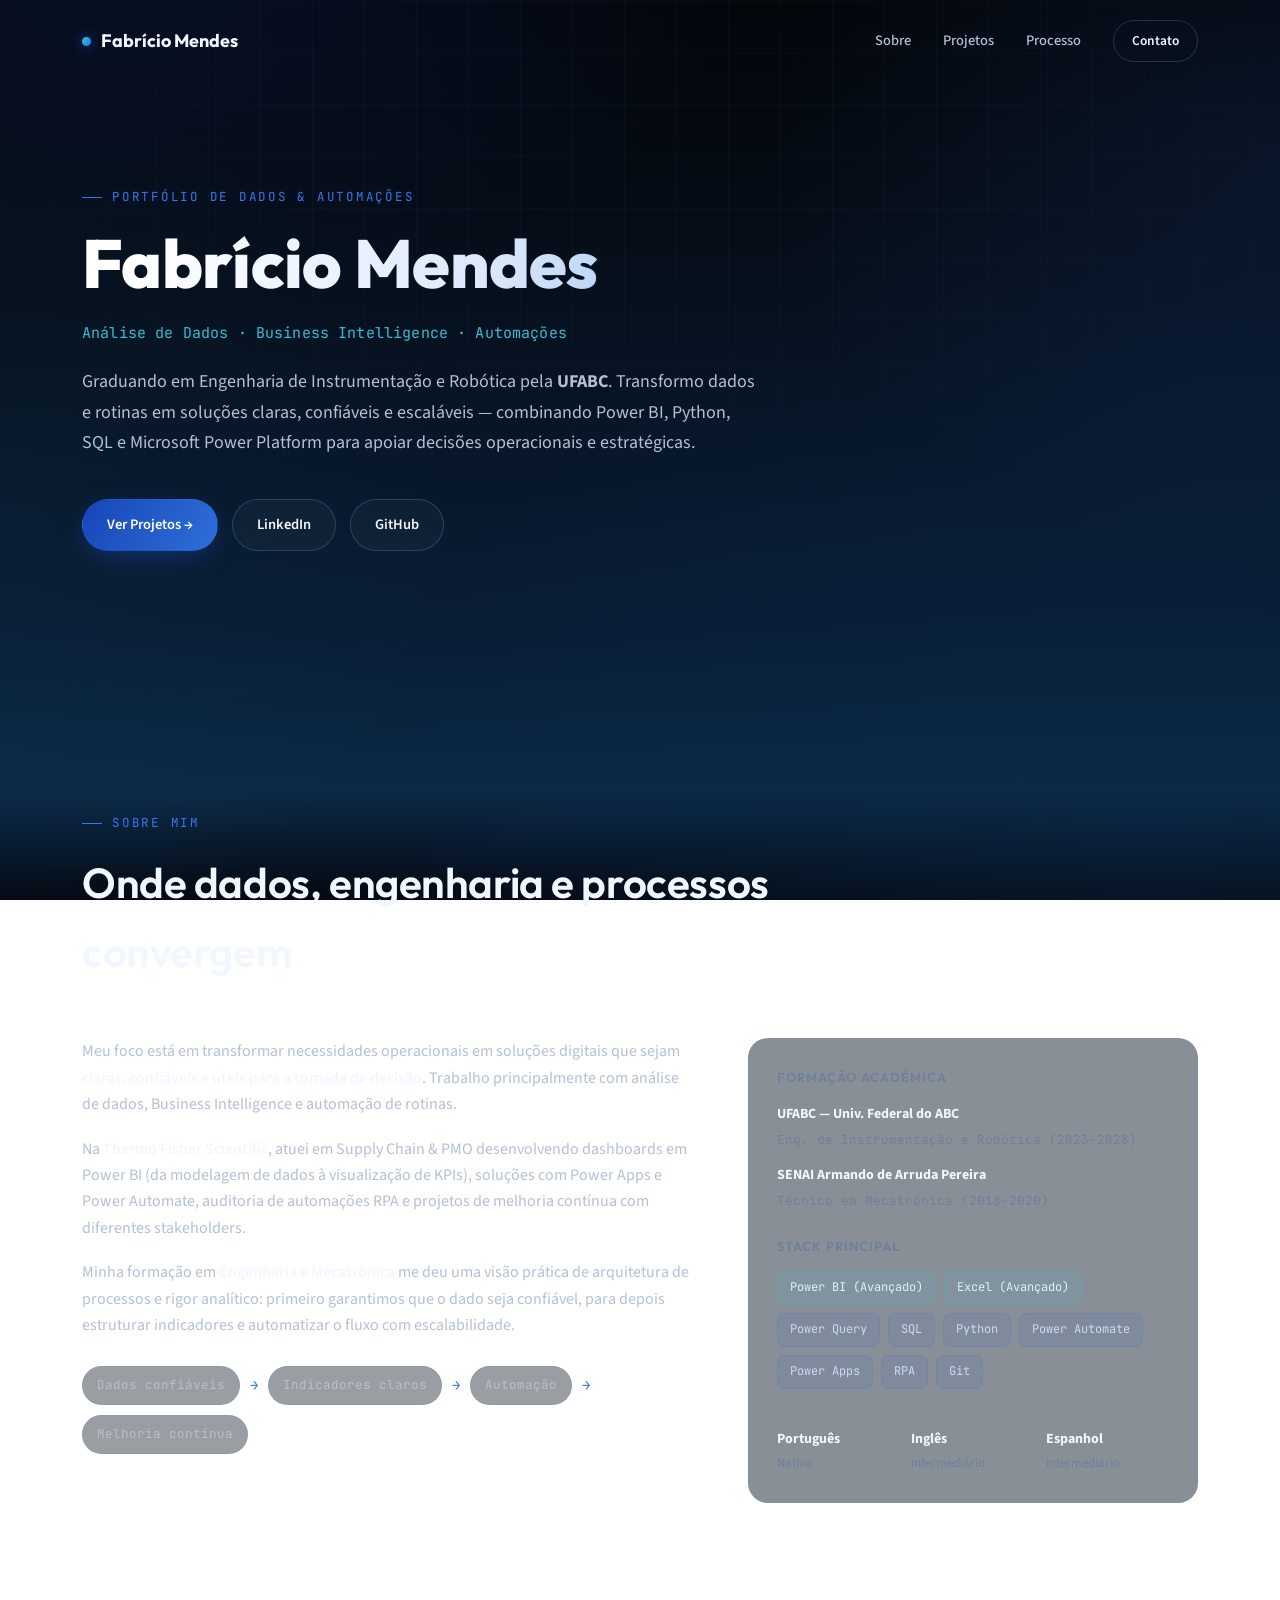
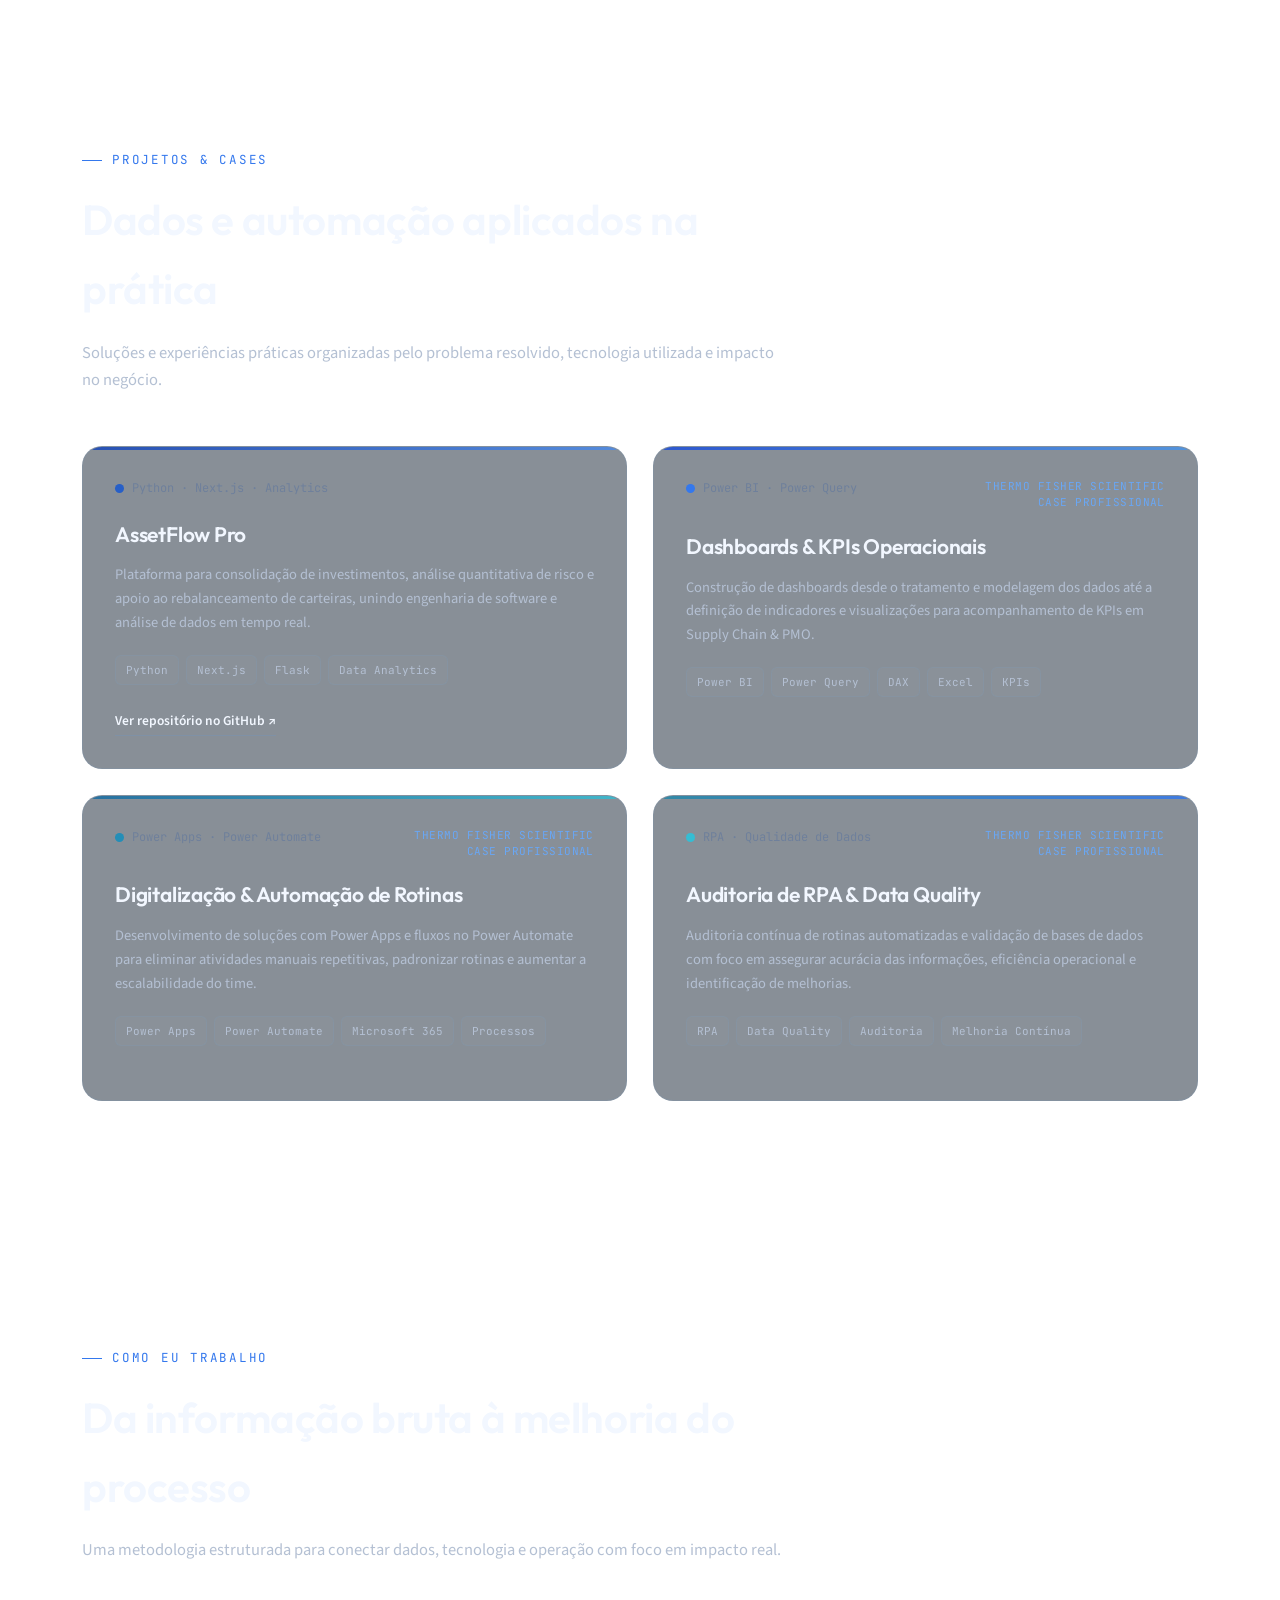
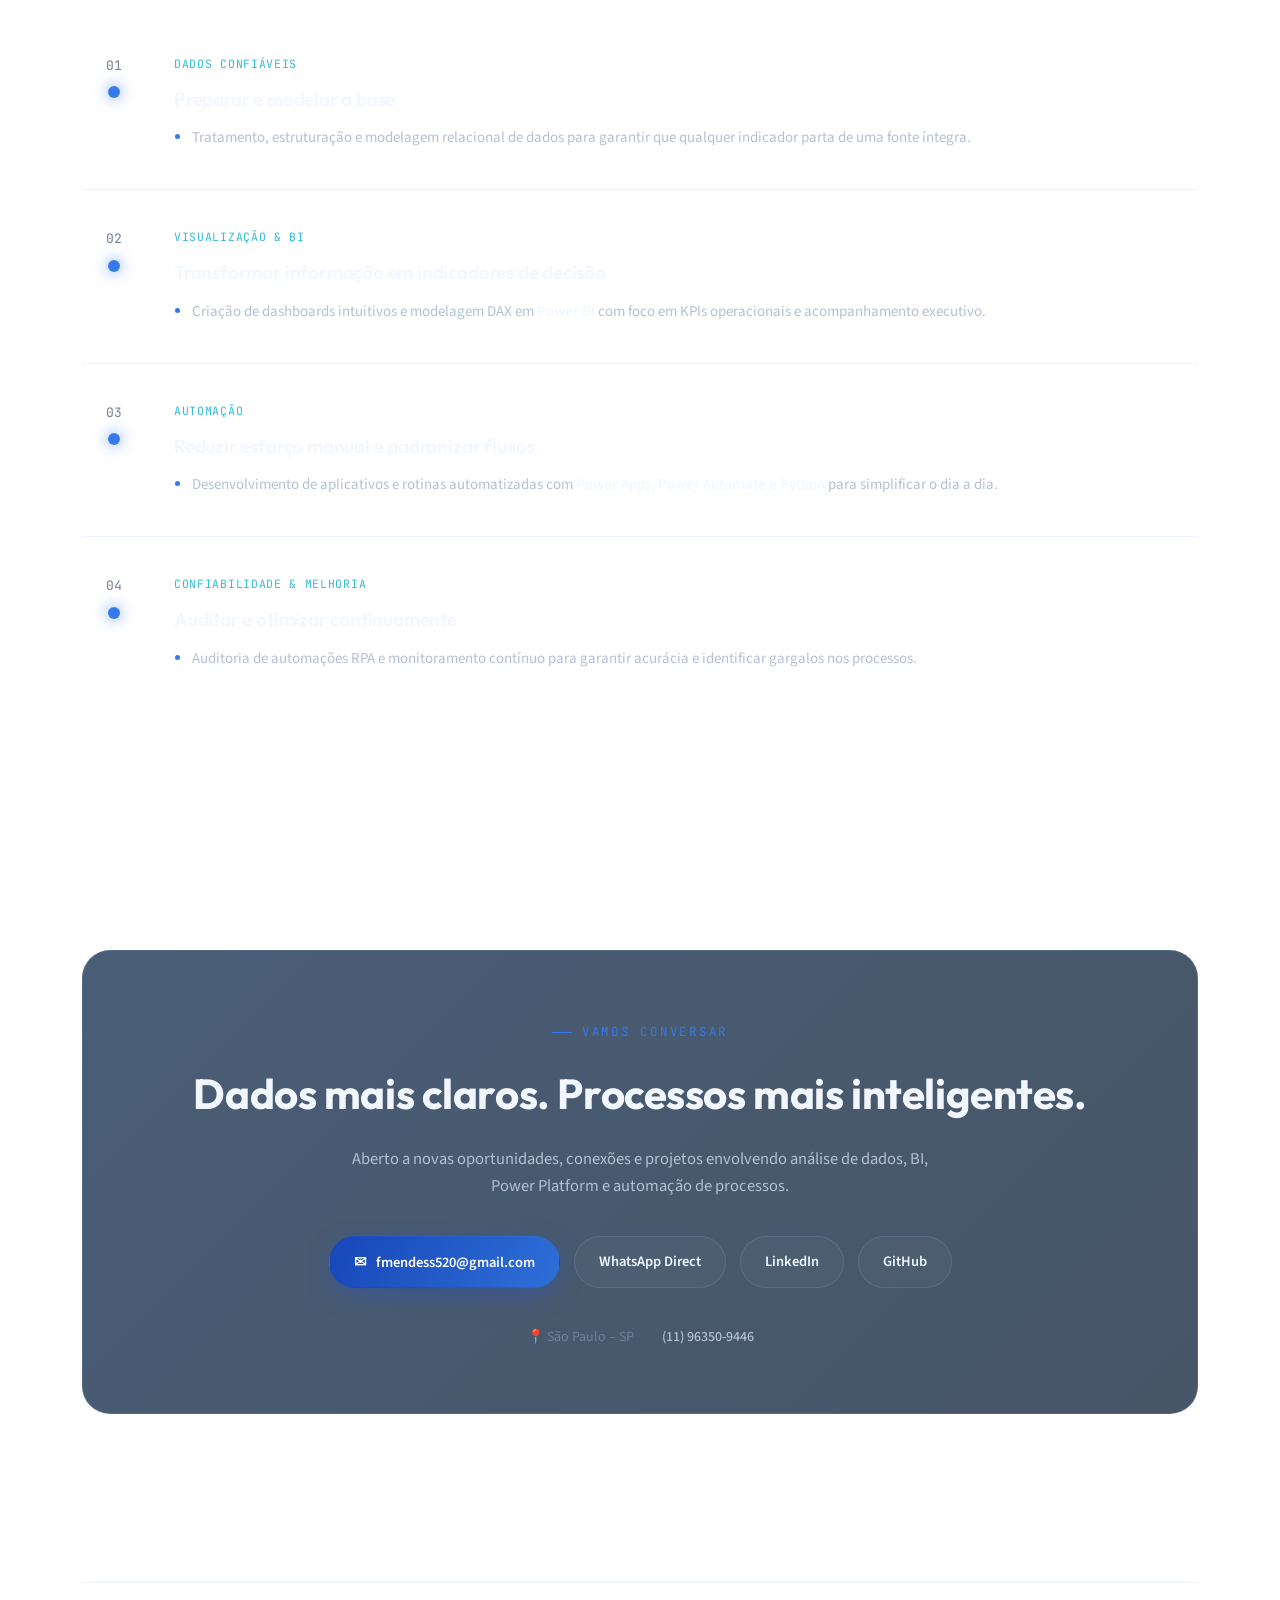
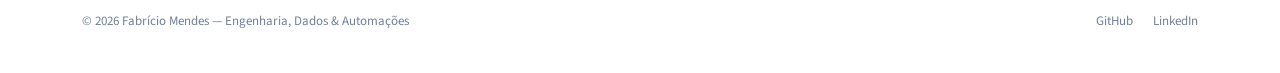
==== commit ac608ea8: "Revise portfolio content and layout styles Updated the portfolio content and styles, including chang" ====
--- a/Portfolio-Fabricio-Mendes/index.html
+++ b/Portfolio-Fabricio-Mendes/index.html
@@ -5,7 +5,7 @@
 <meta name="viewport" content="width=device-width, initial-scale=1.0">
 <meta name="theme-color" content="#050b14">
 <title>Fabrício Mendes — Dados, BI & Automações</title>
-<meta name="description" content="Portfólio de Fabrício Mendes — Análise de Dados, Business Intelligence, automação de processos e Power Platform.">
+<meta name="description" content="Portfólio de Fabrício Mendes — Engenharia de Instrumentação e Robótica (UFABC), Análise de Dados, BI e Power Platform.">
 <link rel="preconnect" href="https://fonts.googleapis.com">
 <link rel="preconnect" href="https://fonts.gstatic.com" crossorigin>
 <link href="https://fonts.googleapis.com/css2?family=Outfit:wght@400;500;600;700;800&family=Source+Sans+3:wght@400;500;600;700&family=JetBrains+Mono:wght@400;500;600&display=swap" rel="stylesheet">
@@ -78,27 +78,30 @@
 .mobile-menu a:hover{background:rgba(52,120,237,.06);color:var(--text-hi)}
 
 /* SEÇÕES */
-section{position:relative;z-index:1;padding:112px 0}
-.reveal{opacity:0;transform:translateY(26px);transition:opacity .75s cubic-bezier(.16,.8,.3,1),transform .75s cubic-bezier(.16,.8,.3,1)}
+section{position:relative;z-index:1;padding:120px 0}
+.reveal{opacity:0;transform:translateY(28px);transition:opacity .8s cubic-bezier(.16,.8,.3,1),transform .8s cubic-bezier(.16,.8,.3,1)}
 .reveal.in-view{opacity:1;transform:translateY(0)}
-.section-head{max-width:700px;margin-bottom:48px}
+.section-head{max-width:700px;margin-bottom:52px}
 .section-head h2{font-size:clamp(28px,3.4vw,42px);margin-top:14px;font-weight:600}
-.section-head p{margin-top:14px;font-size:16px;color:var(--text-mid);max-width:650px}
+.section-head p{margin-top:16px;font-size:16.5px;color:var(--text-mid)}
 
 /* HERO */
-.hero{padding:184px 0 105px;position:relative;overflow:hidden}
+.hero{padding:180px 0 135px;position:relative;overflow:hidden}
 .hero-grid-bg{position:absolute;inset:0;z-index:-1;background-image:linear-gradient(rgba(105,151,205,.045) 1px,transparent 1px),linear-gradient(90deg,rgba(105,151,205,.045) 1px,transparent 1px);background-size:52px 52px;mask-image:radial-gradient(ellipse 72% 58% at 50% 20%,black 38%,transparent 92%)}
 .hero-content{max-width:780px}
 .hero h1{font-size:clamp(40px,6vw,68px);font-weight:800;line-height:1.04;margin-top:20px;background:linear-gradient(100deg,#fff 8%,#dce9fb 52%,#a8c9f3 78%,#73a9ee 100%);-webkit-background-clip:text;background-clip:text;color:transparent}
 .role-line{font-family:'JetBrains Mono',monospace;font-size:15px;color:var(--cyan);margin-top:22px;letter-spacing:.01em}
-.lede{font-size:18px;color:var(--text-mid);margin-top:22px;max-width:690px;line-height:1.7}
-.lede strong{color:var(--text-hi);font-weight:600}
-.hero-actions{display:flex;gap:14px;margin-top:36px;flex-wrap:wrap;align-items:center}
+.lede{font-size:18px;color:var(--text-mid);margin-top:22px;max-width:680px;line-height:1.7}
+.hero-actions{display:flex;gap:14px;margin-top:40px;flex-wrap:wrap;align-items:center}
 .btn{display:inline-flex;align-items:center;gap:9px;padding:13px 24px;border-radius:999px;font-weight:600;font-size:14.5px;transition:transform .25s ease,box-shadow .25s ease,background .25s ease,border-color .25s ease;border:1px solid transparent;cursor:pointer;font-family:inherit}
 .btn-primary{background:linear-gradient(120deg,#1746b8,#2e6fd8);color:#fff;box-shadow:0 8px 28px -8px rgba(29,78,216,.55)}
 .btn-primary:hover{transform:translateY(-2px);box-shadow:0 12px 32px -6px rgba(29,78,216,.72)}
 .btn-ghost{background:rgba(255,255,255,.03);border-color:var(--line-strong);color:var(--text-hi)}
 .btn-ghost:hover{background:rgba(52,120,237,.09);border-color:var(--blue-bright);transform:translateY(-2px)}
+
+/* FEEDBACK DE COPIADO */
+.btn-copy{transition:background .3s ease,box-shadow .3s ease,transform .25s ease}
+.btn-copy.copied{background:linear-gradient(120deg,#059669,#10b981)!important;box-shadow:0 8px 28px -8px rgba(16,185,129,.6)!important;transform:scale(1.02)}
 
 /* SOBRE */
 .about-layout{display:grid;grid-template-columns:1.15fr .85fr;gap:56px;align-items:start}
@@ -107,8 +110,6 @@
 .flow-strip{display:flex;align-items:center;flex-wrap:wrap;gap:10px;margin-top:28px;font-family:'JetBrains Mono',monospace;font-size:12.5px}
 .fnode{padding:8px 14px;border-radius:999px;border:1px solid var(--line-strong);color:var(--text-mid);background:rgba(4,13,25,.4)}
 .farrow{color:var(--blue-bright);font-size:14px}
-
-/* CARD DE FORMAÇÃO + STACK + IDIOMAS — MANTIDO */
 .skills-card{background:var(--card-bg);border:1px solid var(--line);border-radius:var(--radius-lg);padding:28px;backdrop-filter:blur(8px);display:flex;flex-direction:column;gap:22px}
 .skills-block h3{font-size:13px;text-transform:uppercase;letter-spacing:.08em;color:var(--text-low);font-weight:600;margin-bottom:14px}
 .badge-grid{display:flex;flex-wrap:wrap;gap:8px}
@@ -124,64 +125,55 @@
 
 /* PROJETOS */
 .projects-grid{display:grid;grid-template-columns:repeat(2,1fr);gap:26px}
-.proj-card{position:relative;background:var(--card-bg);border:1px solid var(--line);border-radius:var(--radius-lg);padding:30px;overflow:hidden;backdrop-filter:blur(8px);transition:transform .35s cubic-bezier(.16,.8,.3,1),border-color .35s ease,background .35s ease}
+.proj-card{position:relative;background:var(--card-bg);border:1px solid var(--line);border-radius:var(--radius-lg);padding:32px;overflow:hidden;backdrop-filter:blur(8px);transition:transform .35s cubic-bezier(.16,.8,.3,1),border-color .35s ease,background .35s ease}
 .proj-card::before{content:"";position:absolute;top:0;left:0;right:0;height:3px;background:var(--accent-grad);opacity:.85}
-.proj-card:hover{transform:translateY(-5px);background:var(--card-bg-hover);border-color:var(--line-strong)}
-.proj-card.featured{grid-column:1/-1;padding:34px}
-.proj-card.featured .desc{max-width:760px}
-.proj-top{display:flex;align-items:flex-start;justify-content:space-between;gap:18px;margin-bottom:16px}
+.proj-card:hover{transform:translateY(-6px);background:var(--card-bg-hover);border-color:var(--line-strong)}
+.proj-top{display:flex;align-items:flex-start;justify-content:space-between;gap:18px;margin-bottom:18px}
 .proj-lang{display:flex;align-items:center;gap:8px;font-family:'JetBrains Mono',monospace;font-size:12px;color:var(--text-low)}
 .swatch{width:9px;height:9px;border-radius:50%;background:var(--accent-solid);flex:0 0 auto}
-.proj-card h3{font-size:22px;margin-bottom:10px;font-weight:600}
-.proj-card p.desc{font-size:14.5px;color:var(--text-mid);margin-bottom:18px;line-height:1.65}
-.case-bullets{list-style:none;padding:0;margin:0 0 20px;display:flex;flex-direction:column;gap:7px;font-size:13.5px;line-height:1.55}
-.case-bullets li{position:relative;padding-left:18px;color:var(--text-mid)}
-.case-bullets li::before{content:"›";position:absolute;left:0;color:var(--cyan);font-weight:bold;font-size:16px;line-height:1.2}
-.case-bullets strong{color:var(--text-hi);font-weight:600}
-.proj-stack{display:flex;flex-wrap:wrap;gap:7px;margin-bottom:20px}
+.proj-card h3{font-size:21px;margin-bottom:12px;font-weight:600}
+.proj-card p.desc{font-size:14.5px;color:var(--text-mid);margin-bottom:20px;line-height:1.65}
+.proj-stack{display:flex;flex-wrap:wrap;gap:7px;margin-bottom:22px}
 .proj-stack span{font-family:'JetBrains Mono',monospace;font-size:11px;padding:5px 10px;border-radius:6px;background:rgba(255,255,255,.025);color:var(--text-mid);border:1px solid var(--line)}
 .proj-link{display:inline-flex;align-items:center;gap:7px;font-size:13.5px;font-weight:600;color:var(--text-hi);border-bottom:1px solid var(--line-strong);padding-bottom:2px;transition:border-color .25s ease,color .25s ease,gap .25s ease}
 .proj-link:hover{border-color:var(--blue-bright);color:var(--blue-bright);gap:10px}
 .proj-note{font-family:'JetBrains Mono',monospace;font-size:11px;color:var(--sky);text-transform:uppercase;letter-spacing:.045em;text-align:right;line-height:1.45}
 .p-asset{--accent-solid:#275fc7;--accent-grad:linear-gradient(90deg,#1746b8,#4c8be8)}
 .p-bi{--accent-solid:#3478ed;--accent-grad:linear-gradient(90deg,#1d4ed8,#4a95e8)}
-.p-platform{--accent-solid:#35bdd3;--accent-grad:linear-gradient(90deg,#176ba1,#35bdd3)}
+.p-platform{--accent-solid:#248eb7;--accent-grad:linear-gradient(90deg,#176ba1,#35bdd3)}
+.p-rpa{--accent-solid:#35bdd3;--accent-grad:linear-gradient(90deg,#2388a8,#3478ed)}
 
 /* EXPERIÊNCIA */
-.experience-intro{display:flex;align-items:flex-end;justify-content:space-between;gap:30px;padding:0 0 28px;border-bottom:1px solid var(--line);margin-bottom:0}
-.experience-company h3{font-size:24px;margin-bottom:4px}
-.experience-company p{font-family:'JetBrains Mono',monospace;font-size:12px;color:var(--cyan);text-transform:uppercase;letter-spacing:.06em}
-.experience-period{font-family:'JetBrains Mono',monospace;font-size:12px;color:var(--text-low);white-space:nowrap}
 .stage-list{display:flex;flex-direction:column;gap:0}
-.stage-item{display:grid;grid-template-columns:64px 1fr;gap:28px;padding:34px 0;border-bottom:1px solid var(--line);position:relative}
+.stage-item{display:grid;grid-template-columns:64px 1fr;gap:28px;padding:38px 0;border-bottom:1px solid var(--line);position:relative}
 .stage-item:last-child{border-bottom:none}
 .stage-num{font-family:'JetBrains Mono',monospace;font-size:13px;color:var(--text-low);display:flex;flex-direction:column;align-items:center;gap:10px}
 .stage-dot{width:12px;height:12px;border-radius:50%;background:rgba(52,120,237,.16);border:1px solid var(--line-strong);transition:background .4s ease,box-shadow .4s ease}
 .stage-item.in-view .stage-dot{background:var(--blue-bright);box-shadow:0 0 14px 2px rgba(52,120,237,.46)}
 .stage-body h3{font-size:19px;margin-bottom:6px;font-weight:600}
-.stage-tag{font-family:'JetBrains Mono',monospace;font-size:11.5px;color:var(--cyan);text-transform:uppercase;letter-spacing:.06em;margin-bottom:9px;display:block}
-.stage-body p{color:var(--text-mid);font-size:15px;max-width:820px}
+.stage-tag{font-family:'JetBrains Mono',monospace;font-size:11.5px;color:var(--cyan);text-transform:uppercase;letter-spacing:.06em;margin-bottom:10px;display:block}
+.stage-body ul{margin:10px 0 0;padding-left:18px;color:var(--text-mid);font-size:15px;line-height:1.75}
+.stage-body li::marker{color:var(--blue-bright)}
 .stage-body strong{color:var(--text-hi);font-weight:600}
 
 /* CONTATO */
-.contact-card{background:linear-gradient(135deg,rgba(13,39,73,.68),rgba(9,29,52,.70));border:1px solid var(--line-strong);border-radius:28px;padding:60px;text-align:center;backdrop-filter:blur(9px)}
+.contact-card{background:linear-gradient(135deg,rgba(13,39,73,.75),rgba(9,29,52,.75));border:1px solid var(--line-strong);border-radius:28px;padding:64px 32px;text-align:center;backdrop-filter:blur(9px)}
 .contact-card h2{font-size:clamp(28px,4vw,42px);margin:16px 0 18px}
-.contact-card p{max-width:590px;margin:0 auto;font-size:16px;color:var(--text-mid)}
-.contact-actions{display:flex;gap:14px;justify-content:center;margin-top:34px;flex-wrap:wrap}
-.contact-meta{display:flex;gap:26px;justify-content:center;margin-top:30px;flex-wrap:wrap;font-size:13.5px;color:var(--text-low)}
-.contact-meta a{color:var(--text-mid)}
+.contact-card p{max-width:600px;margin:0 auto;font-size:16.5px;color:var(--text-mid)}
+.contact-actions{display:flex;gap:14px;justify-content:center;margin-top:36px;flex-wrap:wrap}
+.contact-meta{display:flex;gap:28px;justify-content:center;margin-top:38px;flex-wrap:wrap;font-size:14px;color:var(--text-low);align-items:center}
+.contact-meta a{color:var(--text-mid);font-weight:500}
 .contact-meta a:hover{color:var(--blue-bright)}
-.btn-copy.copied{background:linear-gradient(120deg,#0d6d60,#159681)!important}
-footer{padding:46px 0 38px}
+footer{padding:48px 0 40px}
 .footer-bottom{display:flex;justify-content:space-between;align-items:center;padding-top:28px;border-top:1px solid var(--line);font-size:13px;color:var(--text-low);flex-wrap:wrap;gap:12px}
 .footer-social{display:flex;gap:20px}
 .footer-social a:hover{color:var(--blue-bright)}
 
 @media(max-width:900px){
-  .nav-links{display:none}.nav-toggle{display:block}.about-layout{grid-template-columns:1fr;gap:40px}.projects-grid{grid-template-columns:1fr}.proj-card.featured{grid-column:auto}.contact-card{padding:44px 24px}.stage-item{grid-template-columns:40px 1fr;gap:18px}.lang-row{grid-template-columns:1fr 1fr}.experience-intro{align-items:flex-start;flex-direction:column;gap:8px}
+  .nav-links{display:none}.nav-toggle{display:block}.about-layout{grid-template-columns:1fr;gap:40px}.projects-grid{grid-template-columns:1fr}.contact-card{padding:44px 24px}.stage-item{grid-template-columns:40px 1fr;gap:18px}.lang-row{grid-template-columns:1fr 1fr}
 }
 @media(max-width:600px){
-  .wrap{padding:0 20px}section{padding:88px 0}.hero{padding:150px 0 82px}.hero-actions{flex-direction:column;align-items:stretch}.contact-actions{flex-direction:column;align-items:stretch}.contact-meta{flex-direction:column;align-items:center;gap:12px}.footer-bottom{flex-direction:column;text-align:center}.lang-row{grid-template-columns:1fr}
+  .wrap{padding:0 20px}section{padding:90px 0}.hero{padding:150px 0 95px}.hero-actions{flex-direction:column;align-items:stretch}.contact-actions{flex-direction:column;align-items:stretch}.contact-meta{flex-direction:column;align-items:center;gap:14px}.footer-bottom{flex-direction:column;text-align:center}.lang-row{grid-template-columns:1fr}
 }
 @media(prefers-reduced-motion:reduce){html{scroll-behavior:auto}.reveal{transition:none;opacity:1;transform:none}.btn,.proj-card{transition:none}}
 </style>
@@ -194,14 +186,14 @@
     <div class="nav-links">
       <a href="#sobre">Sobre</a>
       <a href="#projetos">Projetos</a>
-      <a href="#experiencia">Experiência</a>
+      <a href="#experiencia">Processo</a>
       <a href="#contato" class="nav-cta">Contato</a>
     </div>
     <button class="nav-toggle" id="navToggle" aria-label="Abrir menu"><span></span><span></span><span></span></button>
   </div>
   <div class="wrap">
     <div class="mobile-menu" id="mobileMenu">
-      <a href="#sobre">Sobre</a><a href="#projetos">Projetos</a><a href="#experiencia">Experiência</a><a href="#contato">Contato</a>
+      <a href="#sobre">Sobre</a><a href="#projetos">Projetos</a><a href="#experiencia">Processo</a><a href="#contato">Contato</a>
     </div>
   </div>
 </nav>
@@ -214,8 +206,8 @@
       <div class="hero-content">
         <span class="eyebrow">Portfólio de dados & automações</span>
         <h1>Fabrício Mendes</h1>
-        <p class="role-line">Análise de Dados · Business Intelligence · Automação de Processos</p>
-        <p class="lede">Transformo dados e rotinas operacionais em <strong>dashboards, indicadores e automações</strong> que tornam decisões e processos mais claros e confiáveis. Experiência em <strong>Supply Chain & PMO na Thermo Fisher Scientific</strong>, trabalhando com Power BI, Power Platform, Python e SQL.</p>
+        <p class="role-line">Análise de Dados · Business Intelligence · Automações</p>
+        <p class="lede">Graduando em Engenharia de Instrumentação e Robótica pela <strong>UFABC</strong>. Transformo dados e rotinas em soluções claras, confiáveis e escaláveis — combinando Power BI, Python, SQL e Microsoft Power Platform para apoiar decisões operacionais e estratégicas.</p>
         <div class="hero-actions">
           <a href="#projetos" class="btn btn-primary">Ver Projetos →</a>
           <a href="https://www.linkedin.com/in/fabmendes/" target="_blank" rel="noopener" class="btn btn-ghost">LinkedIn</a>
@@ -228,19 +220,15 @@
   <!-- SOBRE -->
   <section id="sobre">
     <div class="wrap">
-      <div class="section-head reveal">
-        <span class="eyebrow">Sobre mim</span>
-        <h2>Dados para entender. Automação para simplificar.</h2>
-      </div>
+      <div class="section-head reveal"><span class="eyebrow">Sobre mim</span><h2>Onde dados, engenharia e processos convergem</h2></div>
       <div class="about-layout">
         <div class="about-text reveal">
-          <p>Minha atuação está na interseção entre <strong>análise de dados, automação e melhoria de processos</strong>. Gosto de partir do problema operacional, organizar a informação e construir uma solução que seja realmente útil para quem toma decisões e executa o processo.</p>
-          <p>Na <strong>Thermo Fisher Scientific</strong>, atuei em Supply Chain & PMO com dashboards e KPIs em Power BI, soluções com Power Apps e Power Automate, auditoria de rotinas RPA e suporte a projetos e iniciativas de melhoria contínua.</p>
-          <p>Minha formação em <strong>Engenharia e Mecatrônica</strong> complementa esse perfil com visão sistêmica, estruturação de problemas e atenção à confiabilidade dos processos.</p>
+          <p>Meu foco está em transformar necessidades operacionais em soluções digitais que sejam <strong>claras, confiáveis e úteis para a tomada de decisão</strong>. Trabalho principalmente com análise de dados, Business Intelligence e automação de rotinas.</p>
+          <p>Na <strong>Thermo Fisher Scientific</strong>, atuei em Supply Chain & PMO desenvolvendo dashboards em Power BI (da modelagem de dados à visualização de KPIs), soluções com Power Apps e Power Automate, auditoria de automações RPA e projetos de melhoria contínua com diferentes stakeholders.</p>
+          <p>Minha formação em <strong>Engenharia e Mecatrônica</strong> me deu uma visão prática de arquitetura de processos e rigor analítico: primeiro garantimos que o dado seja confiável, para depois estruturar indicadores e automatizar o fluxo com escalabilidade.</p>
           <div class="flow-strip"><span class="fnode">Dados confiáveis</span><span class="farrow">→</span><span class="fnode">Indicadores claros</span><span class="farrow">→</span><span class="fnode">Automação</span><span class="farrow">→</span><span class="fnode">Melhoria contínua</span></div>
         </div>
-
-        <!-- CARD MANTIDO -->
+        
         <div class="skills-card reveal">
           <div class="skills-block">
             <h3>Formação Acadêmica</h3>
@@ -282,47 +270,36 @@
   <!-- PROJETOS -->
   <section id="projetos">
     <div class="wrap">
-      <div class="section-head reveal">
-        <span class="eyebrow">Projetos & cases</span>
-        <h2>Onde dados e automação viram solução</h2>
-        <p>Um projeto público e dois recortes da experiência profissional que representam melhor meu trabalho em dados, BI e automação.</p>
-      </div>
+      <div class="section-head reveal"><span class="eyebrow">Projetos & cases</span><h2>Dados e automação aplicados na prática</h2><p>Soluções e experiências práticas organizadas pelo problema resolvido, tecnologia utilizada e impacto no negócio.</p></div>
       <div class="projects-grid">
-
-        <article class="proj-card p-asset featured reveal">
-          <div class="proj-top"><div class="proj-lang"><span class="swatch"></span>Python · Next.js · Analytics</div><span class="proj-note">Projeto público</span></div>
+        <article class="proj-card p-asset reveal">
+          <div class="proj-top"><div class="proj-lang"><span class="swatch"></span>Python · Next.js · Analytics</div></div>
           <h3>AssetFlow Pro</h3>
-          <p class="desc">Plataforma para consolidar investimentos, aplicar análises quantitativas de risco e apoiar decisões de rebalanceamento em uma única experiência.</p>
-          <ul class="case-bullets">
-            <li><strong>Construção:</strong> backend em Python/Flask, interface em Next.js e camada de análise de dados.</li>
-            <li><strong>Valor:</strong> transforma dados de carteira e métricas de risco em uma visão consolidada para análise.</li>
-          </ul>
+          <p class="desc">Plataforma para consolidação de investimentos, análise quantitativa de risco e apoio ao rebalanceamento de carteiras, unindo engenharia de software e análise de dados em tempo real.</p>
           <div class="proj-stack"><span>Python</span><span>Next.js</span><span>Flask</span><span>Data Analytics</span></div>
           <a href="https://github.com/MendesFabricio/asset-flow" target="_blank" rel="noopener" class="proj-link">Ver repositório no GitHub ↗</a>
         </article>
 
         <article class="proj-card p-bi reveal">
           <div class="proj-top"><div class="proj-lang"><span class="swatch"></span>Power BI · Power Query</div><span class="proj-note">Thermo Fisher Scientific<br>Case profissional</span></div>
-          <h3>Dashboards & KPIs</h3>
-          <p class="desc">Soluções de Business Intelligence para transformar dados operacionais em acompanhamento mais claro de indicadores em Supply Chain & PMO.</p>
-          <ul class="case-bullets">
-            <li><strong>Atuação:</strong> tratamento e modelagem de dados, construção de dashboards e estruturação de KPIs.</li>
-            <li><strong>Valor:</strong> informação mais organizada e consistente para acompanhamento de resultados e desvios.</li>
-          </ul>
-          <div class="proj-stack"><span>Power BI</span><span>Power Query</span><span>Excel</span><span>KPIs</span></div>
+          <h3>Dashboards & KPIs Operacionais</h3>
+          <p class="desc">Construção de dashboards desde o tratamento e modelagem dos dados até a definição de indicadores e visualizações para acompanhamento de KPIs em Supply Chain & PMO.</p>
+          <div class="proj-stack"><span>Power BI</span><span>Power Query</span><span>DAX</span><span>Excel</span><span>KPIs</span></div>
         </article>
 
         <article class="proj-card p-platform reveal">
-          <div class="proj-top"><div class="proj-lang"><span class="swatch"></span>Power Platform · RPA</div><span class="proj-note">Thermo Fisher Scientific<br>Case profissional</span></div>
-          <h3>Automação & Confiabilidade de Processos</h3>
-          <p class="desc">Digitalização de rotinas e acompanhamento de automações com foco em padronização, eficiência e confiabilidade dos dados.</p>
-          <ul class="case-bullets">
-            <li><strong>Atuação:</strong> soluções com Power Apps e Power Automate, além de auditoria de rotinas RPA.</li>
-            <li><strong>Valor:</strong> menos dependência de etapas manuais e maior controle sobre a execução dos processos.</li>
-          </ul>
-          <div class="proj-stack"><span>Power Apps</span><span>Power Automate</span><span>RPA</span><span>Melhoria Contínua</span></div>
+          <div class="proj-top"><div class="proj-lang"><span class="swatch"></span>Power Apps · Power Automate</div><span class="proj-note">Thermo Fisher Scientific<br>Case profissional</span></div>
+          <h3>Digitalização & Automação de Rotinas</h3>
+          <p class="desc">Desenvolvimento de soluções com Power Apps e fluxos no Power Automate para eliminar atividades manuais repetitivas, padronizar rotinas e aumentar a escalabilidade do time.</p>
+          <div class="proj-stack"><span>Power Apps</span><span>Power Automate</span><span>Microsoft 365</span><span>Processos</span></div>
         </article>
 
+        <article class="proj-card p-rpa reveal">
+          <div class="proj-top"><div class="proj-lang"><span class="swatch"></span>RPA · Qualidade de Dados</div><span class="proj-note">Thermo Fisher Scientific<br>Case profissional</span></div>
+          <h3>Auditoria de RPA & Data Quality</h3>
+          <p class="desc">Auditoria contínua de rotinas automatizadas e validação de bases de dados com foco em assegurar acurácia das informações, eficiência operacional e identificação de melhorias.</p>
+          <div class="proj-stack"><span>RPA</span><span>Data Quality</span><span>Auditoria</span><span>Melhoria Contínua</span></div>
+        </article>
       </div>
     </div>
   </section>
@@ -330,37 +307,12 @@
   <!-- EXPERIÊNCIA -->
   <section id="experiencia">
     <div class="wrap">
-      <div class="section-head reveal">
-        <span class="eyebrow">Experiência em destaque</span>
-        <h2>Dados e automação dentro da operação</h2>
-        <p>O principal contexto profissional que conecta minha experiência a posições de análise de dados, BI, automação e otimização de processos.</p>
-      </div>
-
-      <div class="experience-intro reveal">
-        <div class="experience-company">
-          <h3>Thermo Fisher Scientific</h3>
-          <p>Supply Chain & PMO · Dados & Automação</p>
-        </div>
-        <div class="experience-period">2024 — 2026</div>
-      </div>
-
+      <div class="section-head reveal"><span class="eyebrow">Como eu trabalho</span><h2>Da informação bruta à melhoria do processo</h2><p>Uma metodologia estruturada para conectar dados, tecnologia e operação com foco em impacto real.</p></div>
       <div class="stage-list">
-        <div class="stage-item reveal">
-          <div class="stage-num">01<div class="stage-dot"></div></div>
-          <div class="stage-body"><span class="stage-tag">Business Intelligence</span><h3>Dashboards, dados e indicadores</h3><p>Desenvolvimento de dashboards em <strong>Power BI</strong>, incluindo tratamento, modelagem de dados, definição de KPIs e visualizações para acompanhamento operacional.</p></div>
-        </div>
-        <div class="stage-item reveal">
-          <div class="stage-num">02<div class="stage-dot"></div></div>
-          <div class="stage-body"><span class="stage-tag">Power Platform</span><h3>Digitalização e automação de rotinas</h3><p>Criação de soluções com <strong>Power Apps e Power Automate</strong> para digitalizar atividades, padronizar fluxos e reduzir tarefas manuais.</p></div>
-        </div>
-        <div class="stage-item reveal">
-          <div class="stage-num">03<div class="stage-dot"></div></div>
-          <div class="stage-body"><span class="stage-tag">RPA & Qualidade</span><h3>Confiabilidade das automações e dos dados</h3><p>Auditoria de rotinas <strong>RPA</strong> com foco em acurácia das informações, eficiência e identificação de falhas ou oportunidades de melhoria.</p></div>
-        </div>
-        <div class="stage-item reveal">
-          <div class="stage-num">04<div class="stage-dot"></div></div>
-          <div class="stage-body"><span class="stage-tag">Projetos & Processos</span><h3>Acompanhamento e melhoria contínua</h3><p>Suporte à execução de projetos e entregas da área, acompanhando atividades, prazos, stakeholders e iniciativas de melhoria contínua.</p></div>
-        </div>
+        <div class="stage-item reveal"><div class="stage-num">01<div class="stage-dot"></div></div><div class="stage-body"><span class="stage-tag">Dados confiáveis</span><h3>Preparar e modelar a base</h3><ul><li>Tratamento, estruturação e modelagem relacional de dados para garantir que qualquer indicador parta de uma fonte íntegra.</li></ul></div></div>
+        <div class="stage-item reveal"><div class="stage-num">02<div class="stage-dot"></div></div><div class="stage-body"><span class="stage-tag">Visualização & BI</span><h3>Transformar informação em indicadores de decisão</h3><ul><li>Criação de dashboards intuitivos e modelagem DAX em <strong>Power BI</strong> com foco em KPIs operacionais e acompanhamento executivo.</li></ul></div></div>
+        <div class="stage-item reveal"><div class="stage-num">03<div class="stage-dot"></div></div><div class="stage-body"><span class="stage-tag">Automação</span><h3>Reduzir esforço manual e padronizar fluxos</h3><ul><li>Desenvolvimento de aplicativos e rotinas automatizadas com <strong>Power Apps, Power Automate e Python</strong> para simplificar o dia a dia.</li></ul></div></div>
+        <div class="stage-item reveal"><div class="stage-num">04<div class="stage-dot"></div></div><div class="stage-body"><span class="stage-tag">Confiabilidade & Melhoria</span><h3>Auditar e otimizar continuamente</h3><ul><li>Auditoria de automações RPA e monitoramento contínuo para garantir acurácia e identificar gargalos nos processos.</li></ul></div></div>
       </div>
     </div>
   </section>
@@ -371,15 +323,21 @@
       <div class="contact-card reveal">
         <span class="eyebrow" style="justify-content:center">Vamos conversar</span>
         <h2>Dados mais claros. Processos mais inteligentes.</h2>
-        <p>Para oportunidades e conexões em Análise de Dados, Business Intelligence, Power Platform e automação de processos.</p>
+        <p>Aberto a novas oportunidades, conexões e projetos envolvendo análise de dados, BI, Power Platform e automação de processos.</p>
+        
         <div class="contact-actions">
-          <a href="https://www.linkedin.com/in/fabmendes/" target="_blank" rel="noopener" class="btn btn-primary">LinkedIn</a>
-          <button type="button" class="btn btn-ghost btn-copy" onclick="copyEmail(this, 'fmendess520@gmail.com')"><span class="copy-text">Copiar e-mail</span></button>
+          <!-- Botão que copia o e-mail -->
+          <button type="button" class="btn btn-primary btn-copy" onclick="copyEmail(this, 'fmendess520@gmail.com')">
+            <span class="copy-icon">✉</span> <span class="copy-text">fmendess520@gmail.com</span>
+          </button>
+          <a href="https://wa.me/5511963509446" target="_blank" rel="noopener" class="btn btn-ghost">WhatsApp Direct</a>
+          <a href="https://www.linkedin.com/in/fabmendes/" target="_blank" rel="noopener" class="btn btn-ghost">LinkedIn</a>
           <a href="https://github.com/MendesFabricio" target="_blank" rel="noopener" class="btn btn-ghost">GitHub</a>
         </div>
+
         <div class="contact-meta">
-          <span>São Paulo – SP</span>
-          <a href="mailto:fmendess520@gmail.com">fmendess520@gmail.com</a>
+          <span>📍 São Paulo – SP</span>
+          <a href="https://wa.me/5511963509446" target="_blank" rel="noopener">(11) 96350-9446</a>
         </div>
       </div>
     </div>
@@ -388,7 +346,7 @@
   <footer>
     <div class="wrap">
       <div class="footer-bottom">
-        <span>© 2026 Fabrício Mendes — Dados, BI & Automações</span>
+        <span>© 2026 Fabrício Mendes — Engenharia, Dados & Automações</span>
         <div class="footer-social">
           <a href="https://github.com/MendesFabricio" target="_blank" rel="noopener">GitHub</a>
           <a href="https://www.linkedin.com/in/fabmendes/" target="_blank" rel="noopener">LinkedIn</a>
@@ -399,26 +357,69 @@
 </main>
 
 <script>
-function copyEmail(btn,email){
-  function done(){var el=btn.querySelector('.copy-text');var old=el.textContent;btn.classList.add('copied');el.textContent='✓ E-mail copiado';setTimeout(function(){btn.classList.remove('copied');el.textContent=old},2200)}
-  if(navigator.clipboard&&window.isSecureContext){navigator.clipboard.writeText(email).then(done).catch(function(){fallbackCopy(email,done)})}else{fallbackCopy(email,done)}
-}
-function fallbackCopy(text,callback){var area=document.createElement('textarea');area.value=text;area.style.position='fixed';area.style.left='-999999px';document.body.appendChild(area);area.select();try{document.execCommand('copy');callback()}catch(e){prompt('Copie o e-mail:',text)}document.body.removeChild(area)}
+function copyEmail(btn, email) {
+  if (navigator.clipboard && window.isSecureContext) {
+    navigator.clipboard.writeText(email).then(function() {
+      showCopiedState(btn);
+    }).catch(function() {
+      fallbackCopy(email, btn);
+    });
+  } else {
+    fallbackCopy(email, btn);
+  }
+}
+
+function showCopiedState(btn) {
+  var textEl = btn.querySelector('.copy-text');
+  var iconEl = btn.querySelector('.copy-icon');
+  if (!textEl) return;
+  var origText = textEl.innerText;
+  var origIcon = iconEl ? iconEl.innerText : '';
+
+  btn.classList.add('copied');
+  textEl.innerText = '✓ Copiado!';
+  if (iconEl) iconEl.innerText = '';
+
+  setTimeout(function() {
+    btn.classList.remove('copied');
+    textEl.innerText = origText;
+    if (iconEl) iconEl.innerText = origIcon;
+  }, 2400);
+}
+
+function fallbackCopy(text, btn) {
+  var textArea = document.createElement("textarea");
+  textArea.value = text;
+  textArea.style.position = "fixed";
+  textArea.style.left = "-999999px";
+  document.body.appendChild(textArea);
+  textArea.focus();
+  textArea.select();
+  try {
+    document.execCommand('copy');
+    showCopiedState(btn);
+  } catch (err) {
+    prompt("Copie o e-mail:", text);
+  }
+  document.body.removeChild(textArea);
+}
+
 (function(){
   var nav=document.getElementById('siteNav');
   function onScroll(){if(window.scrollY>24){nav.classList.add('scrolled')}else{nav.classList.remove('scrolled')}}
   window.addEventListener('scroll',onScroll,{passive:true});onScroll();
-  var toggle=document.getElementById('navToggle');var menu=document.getElementById('mobileMenu');
+  var toggle=document.getElementById('navToggle');
+  var menu=document.getElementById('mobileMenu');
   toggle.addEventListener('click',function(){menu.classList.toggle('open')});
   menu.querySelectorAll('a').forEach(function(a){a.addEventListener('click',function(){menu.classList.remove('open')})});
   var reduceMotion=window.matchMedia('(prefers-reduced-motion: reduce)').matches;
   if(!reduceMotion&&'IntersectionObserver'in window){
     var revealObserver=new IntersectionObserver(function(entries){entries.forEach(function(entry){if(entry.isIntersecting){entry.target.classList.add('in-view');revealObserver.unobserve(entry.target)}})},{threshold:.14,rootMargin:'0px 0px -40px 0px'});
     document.querySelectorAll('.reveal').forEach(function(el){revealObserver.observe(el)});
-    var stageObserver=new IntersectionObserver(function(entries){entries.forEach(function(entry){if(entry.isIntersecting){entry.target.classList.add('in-view')}})},{threshold:.45});
+    var stageObserver=new IntersectionObserver(function(entries){entries.forEach(function(entry){if(entry.isIntersecting){entry.target.classList.add('in-view')}})},{threshold:.5});
     document.querySelectorAll('.stage-item').forEach(function(el){stageObserver.observe(el)});
   }else{document.querySelectorAll('.reveal,.stage-item').forEach(function(el){el.classList.add('in-view')})}
 })();
 </script>
 </body>
-</html>+</html>
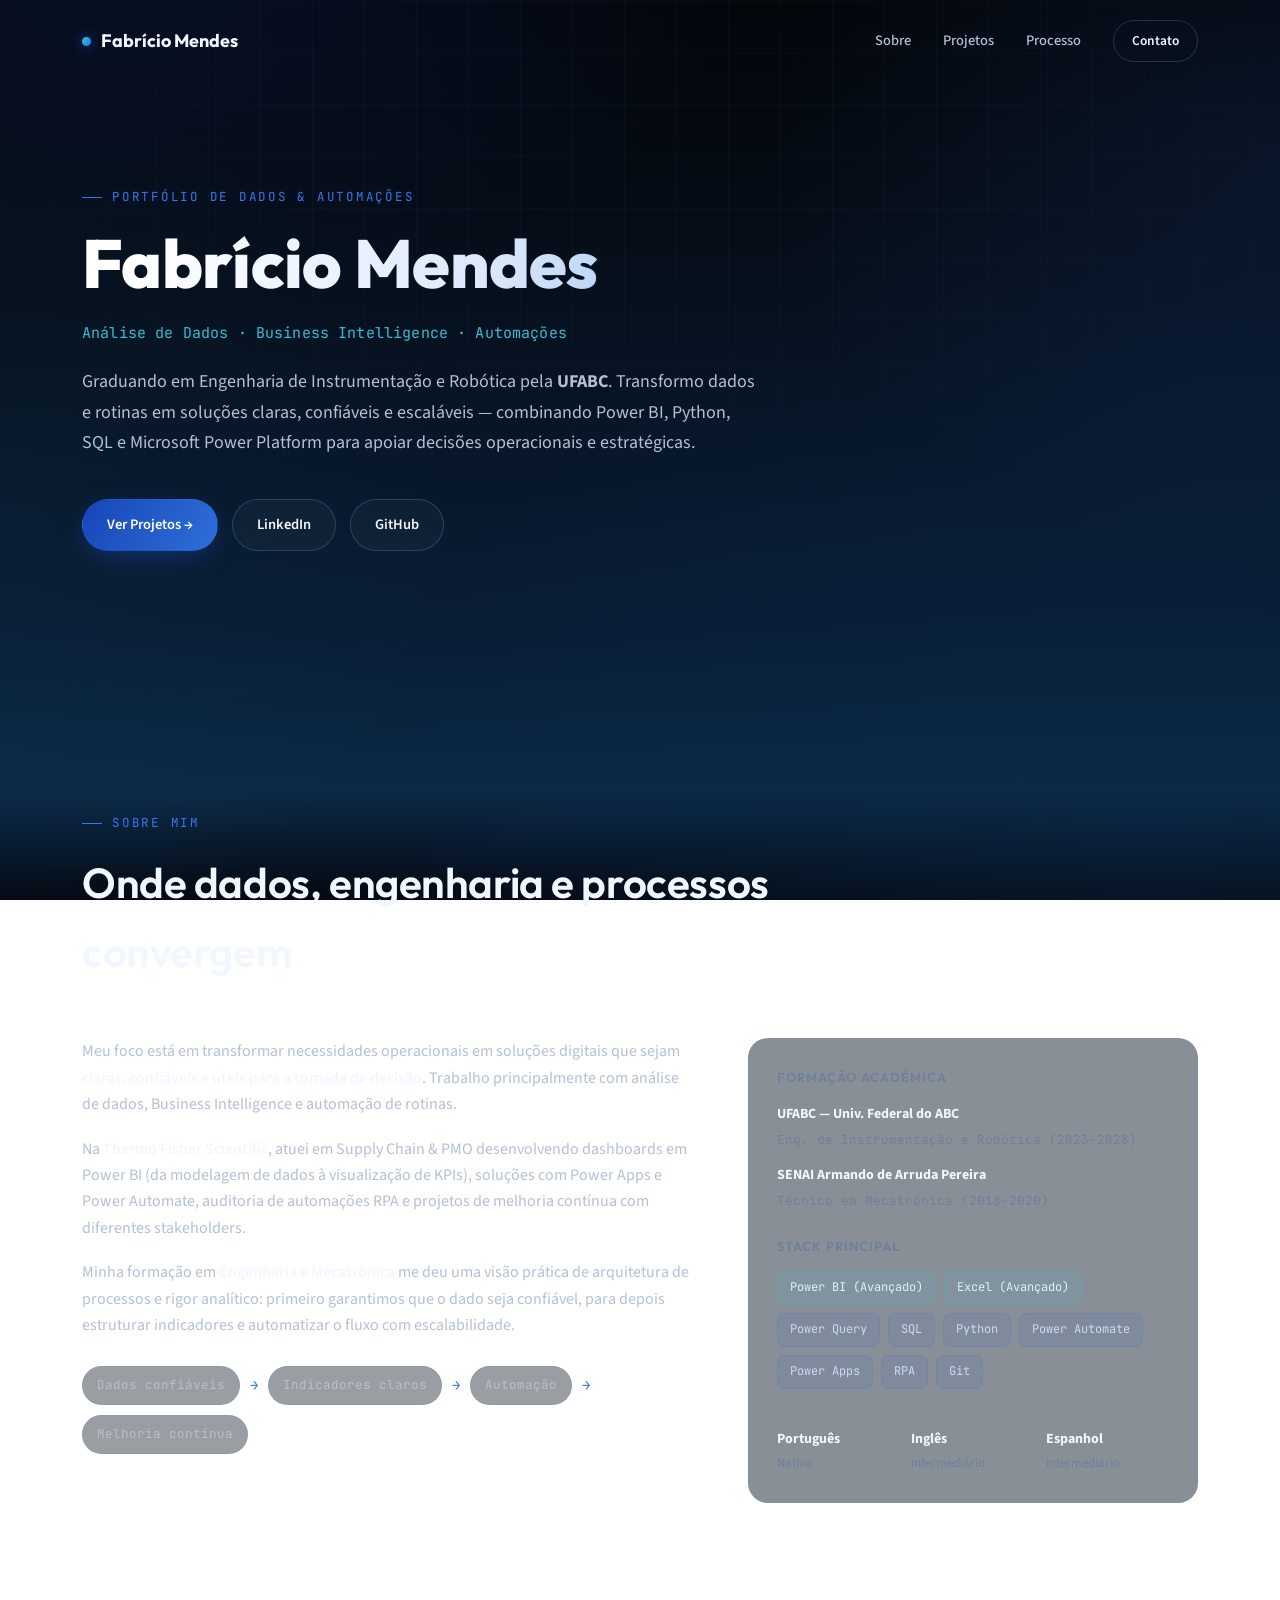
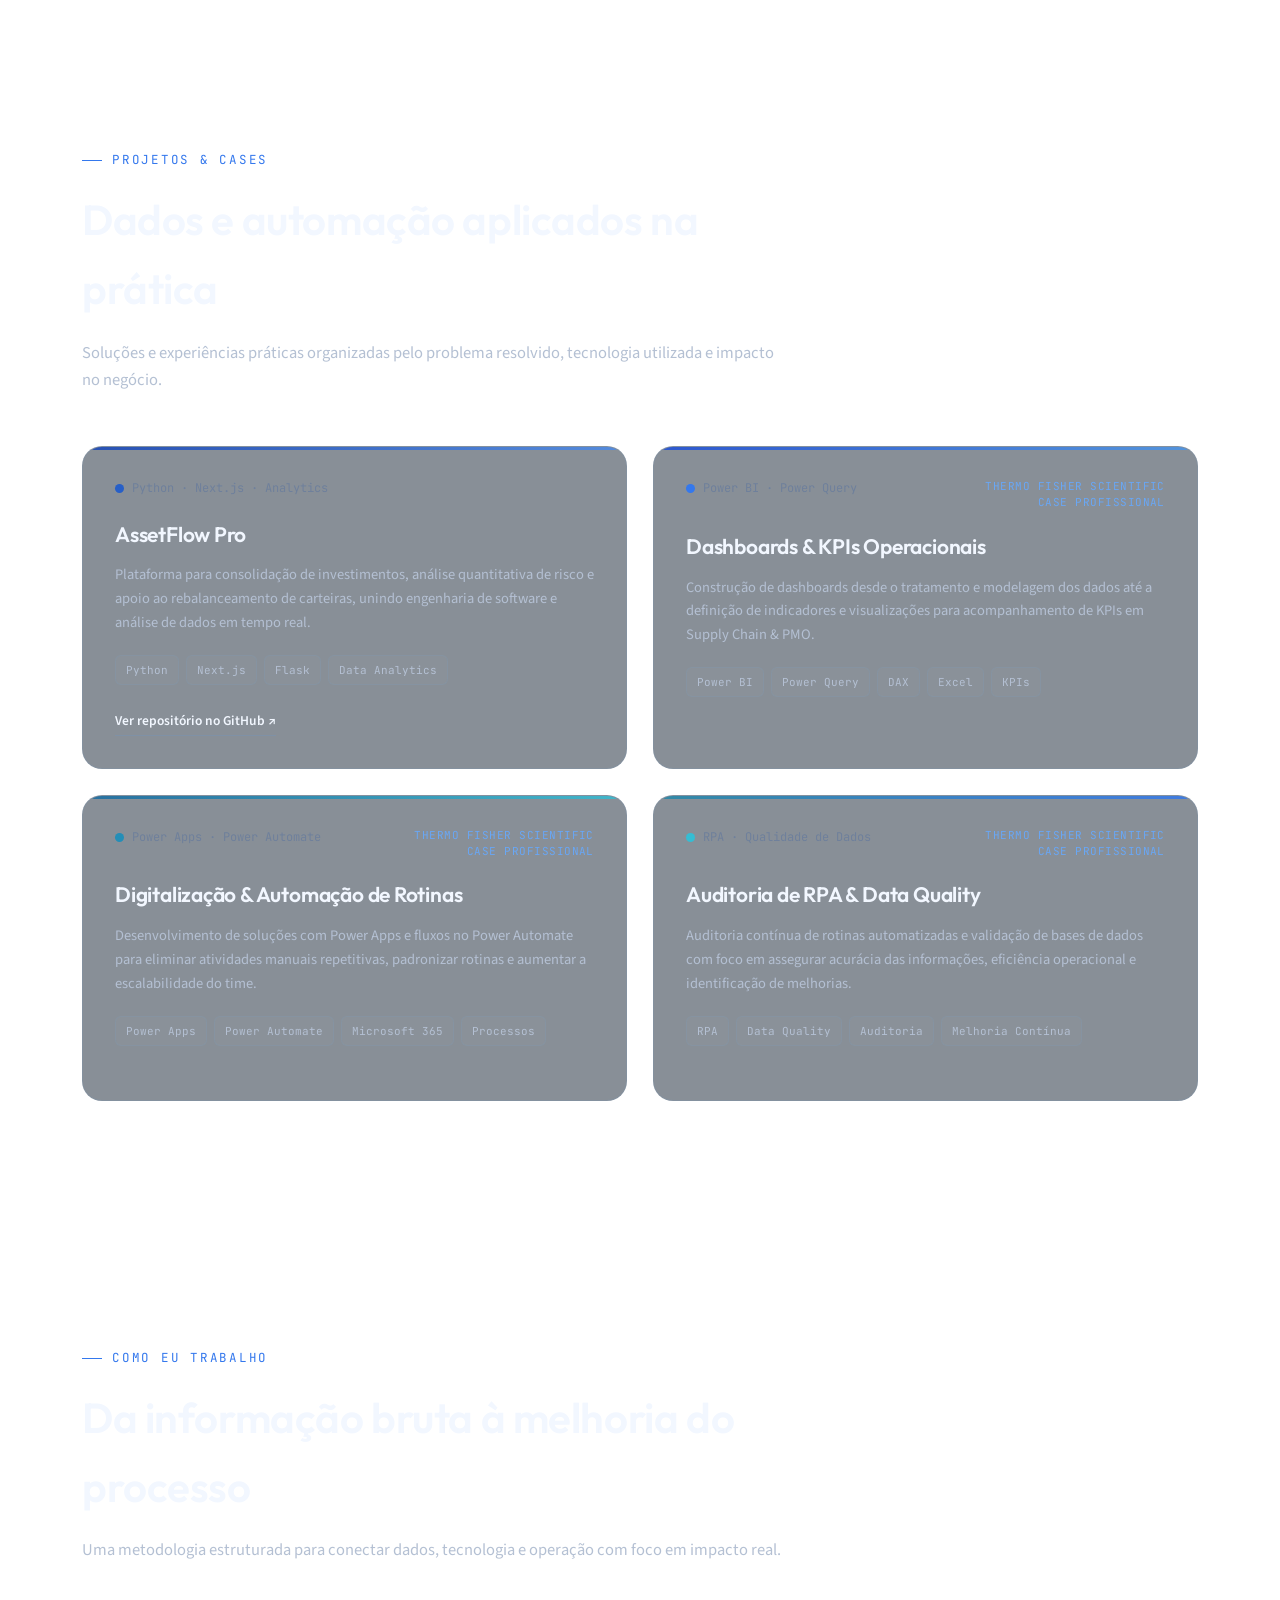
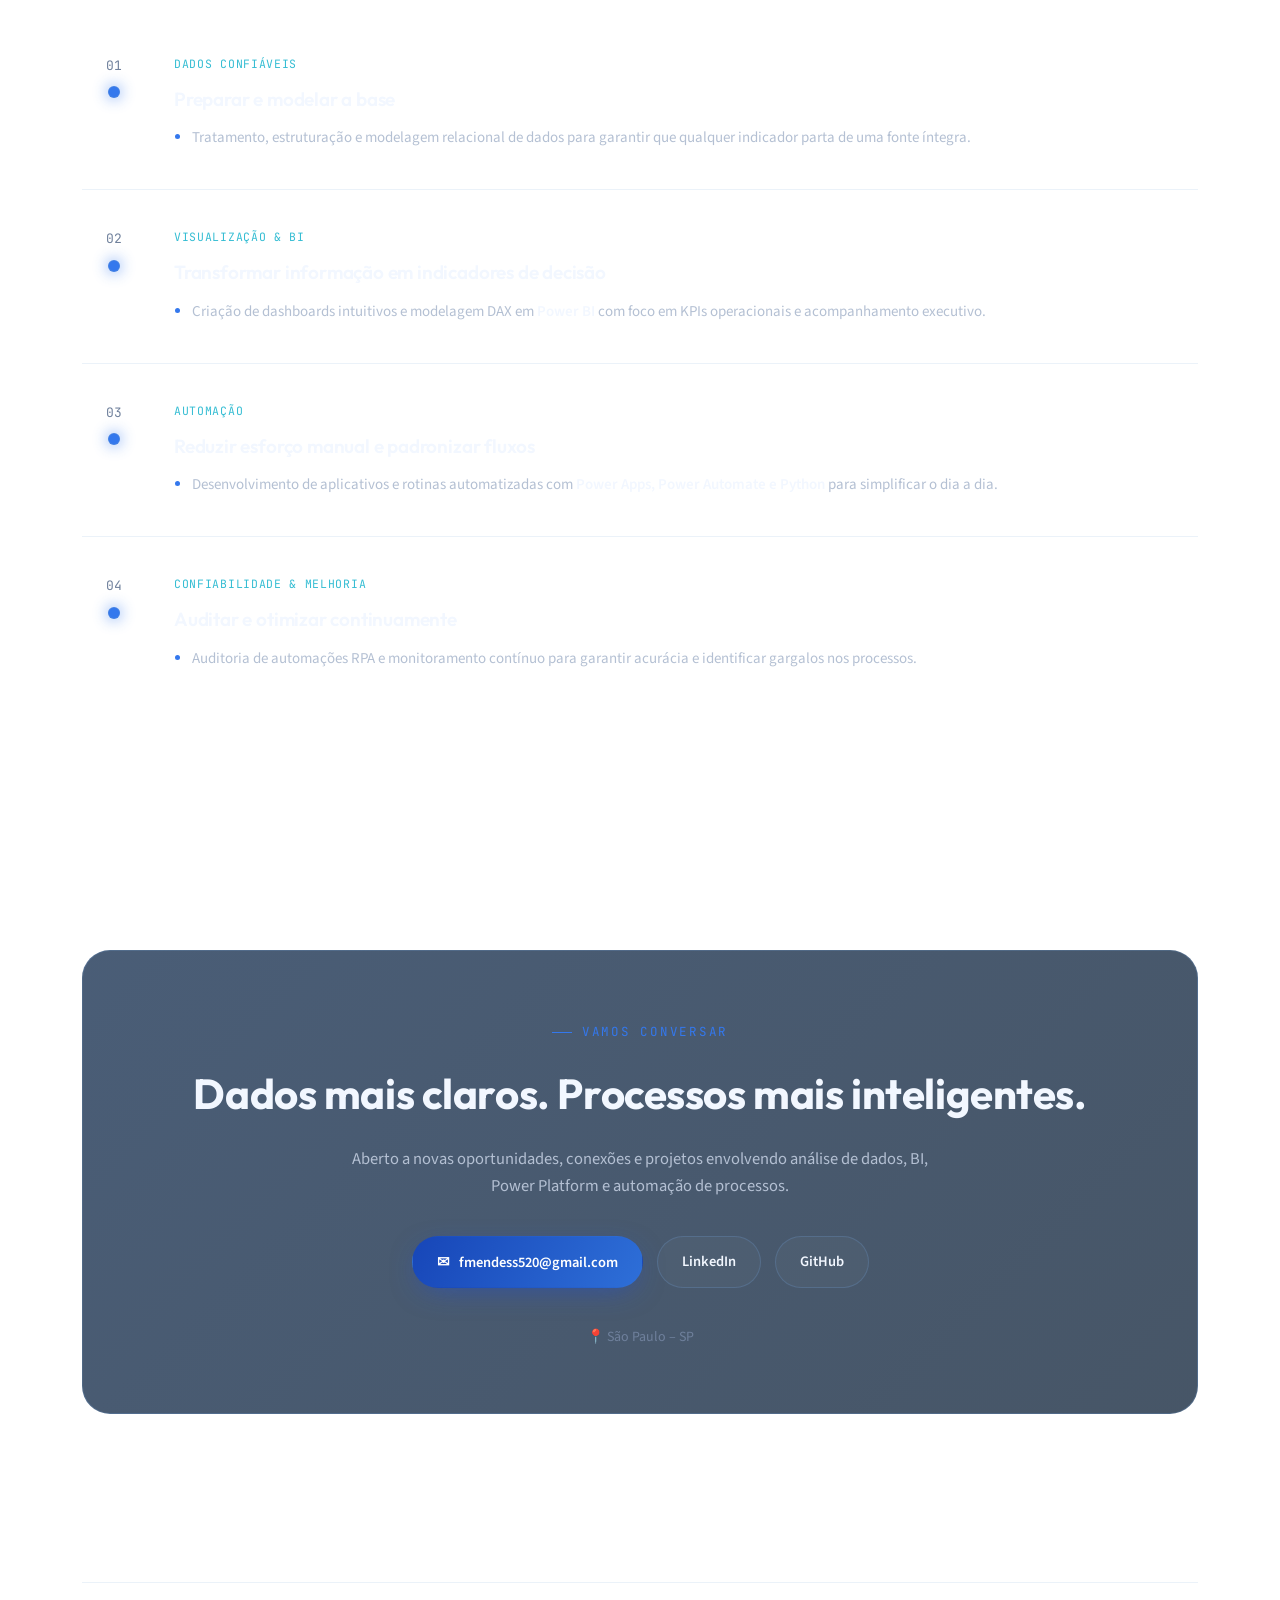
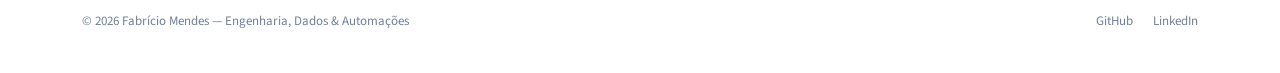
==== commit 3bc049ea: "Remove WhatsApp e telefone do portfólio" ====
--- a/Portfolio-Fabricio-Mendes/index.html
+++ b/Portfolio-Fabricio-Mendes/index.html
@@ -330,14 +330,12 @@
           <button type="button" class="btn btn-primary btn-copy" onclick="copyEmail(this, 'fmendess520@gmail.com')">
             <span class="copy-icon">✉</span> <span class="copy-text">fmendess520@gmail.com</span>
           </button>
-          <a href="https://wa.me/5511963509446" target="_blank" rel="noopener" class="btn btn-ghost">WhatsApp Direct</a>
           <a href="https://www.linkedin.com/in/fabmendes/" target="_blank" rel="noopener" class="btn btn-ghost">LinkedIn</a>
           <a href="https://github.com/MendesFabricio" target="_blank" rel="noopener" class="btn btn-ghost">GitHub</a>
         </div>
 
         <div class="contact-meta">
           <span>📍 São Paulo – SP</span>
-          <a href="https://wa.me/5511963509446" target="_blank" rel="noopener">(11) 96350-9446</a>
         </div>
       </div>
     </div>
@@ -422,4 +420,4 @@
 })();
 </script>
 </body>
-</html>
+</html>
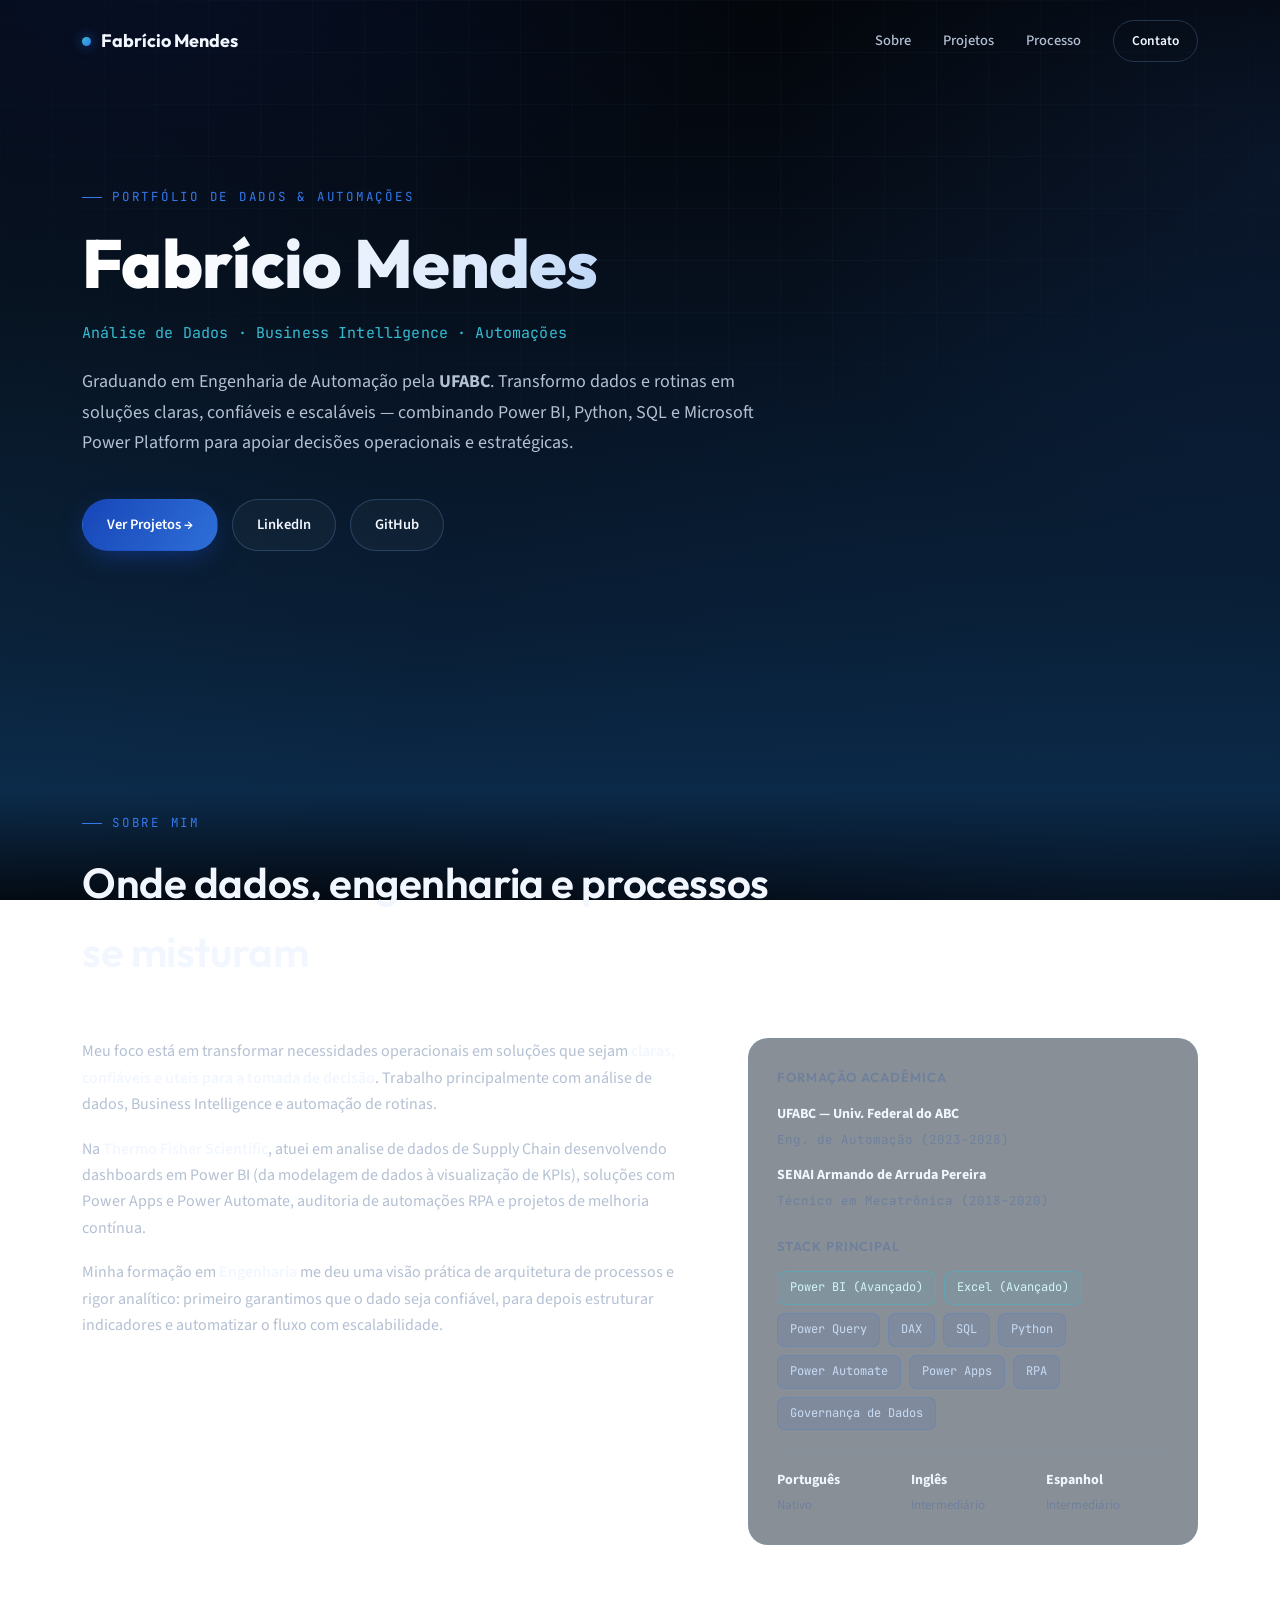
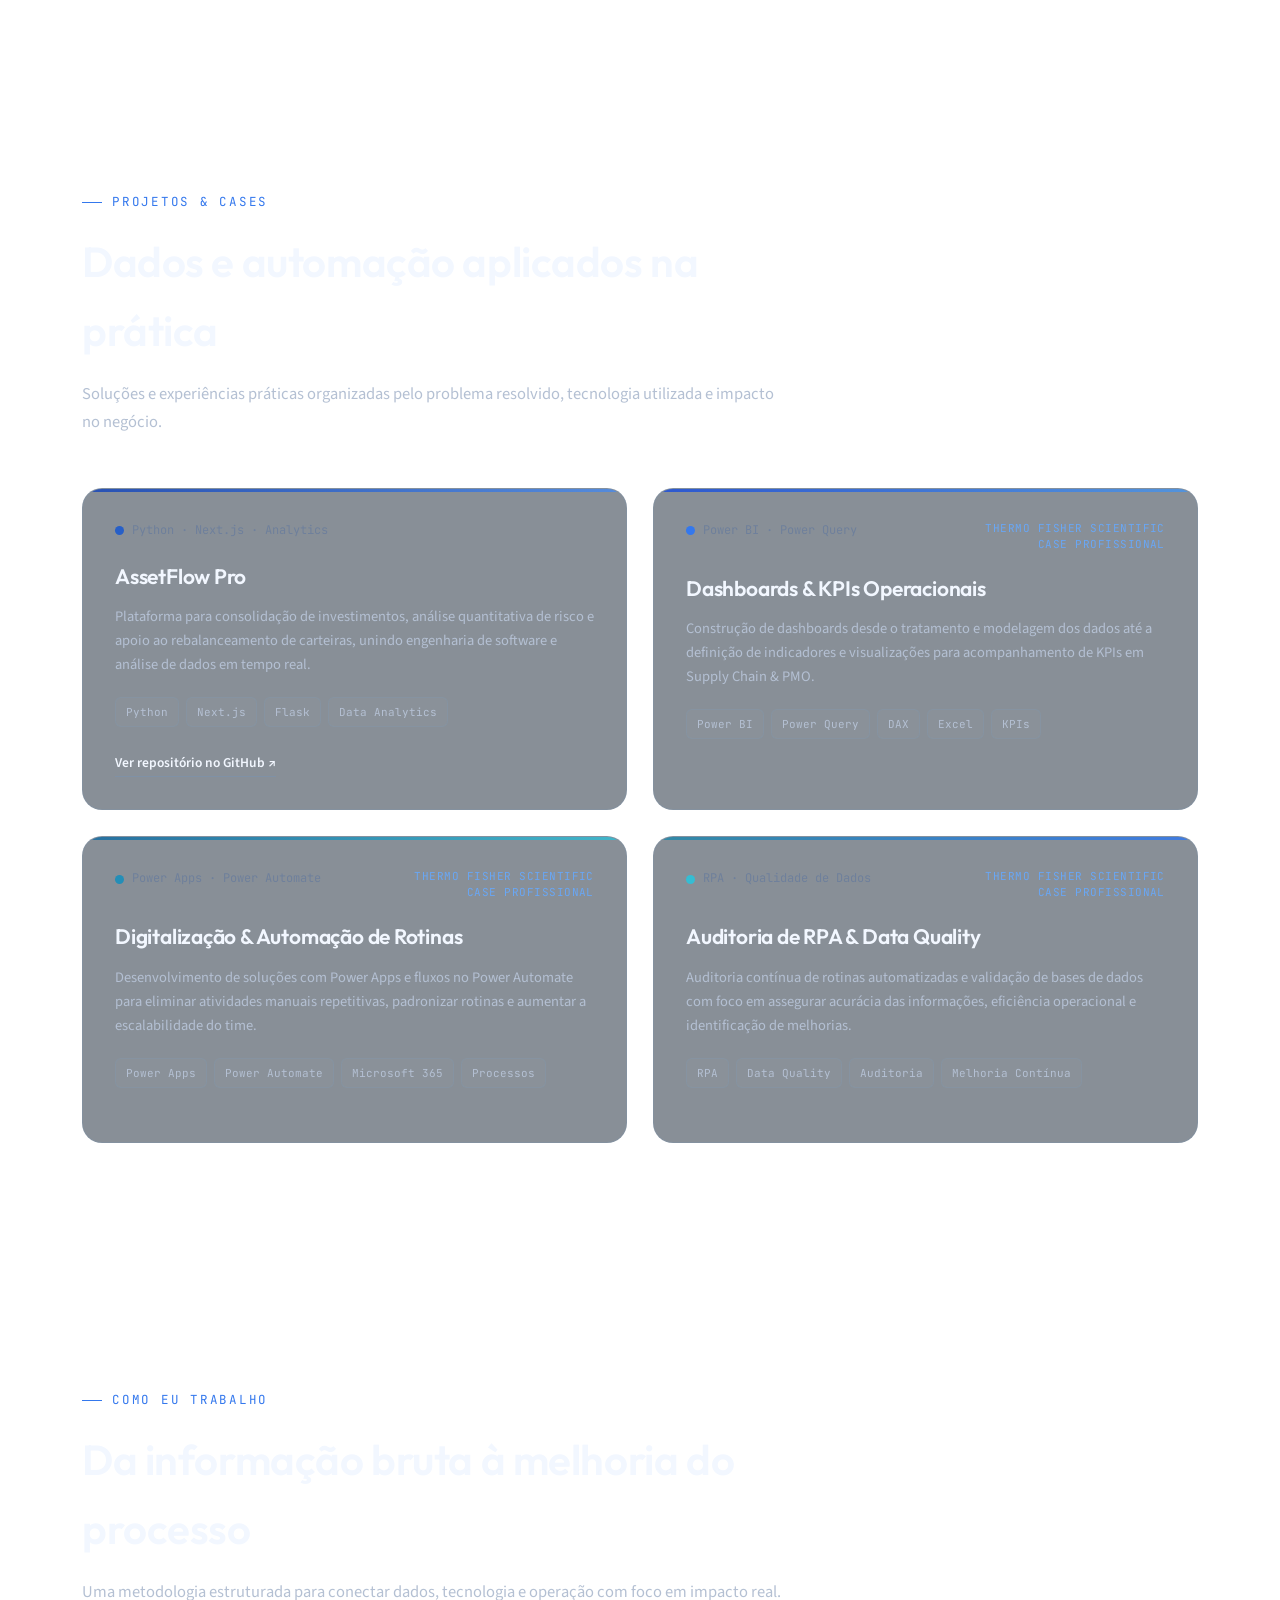
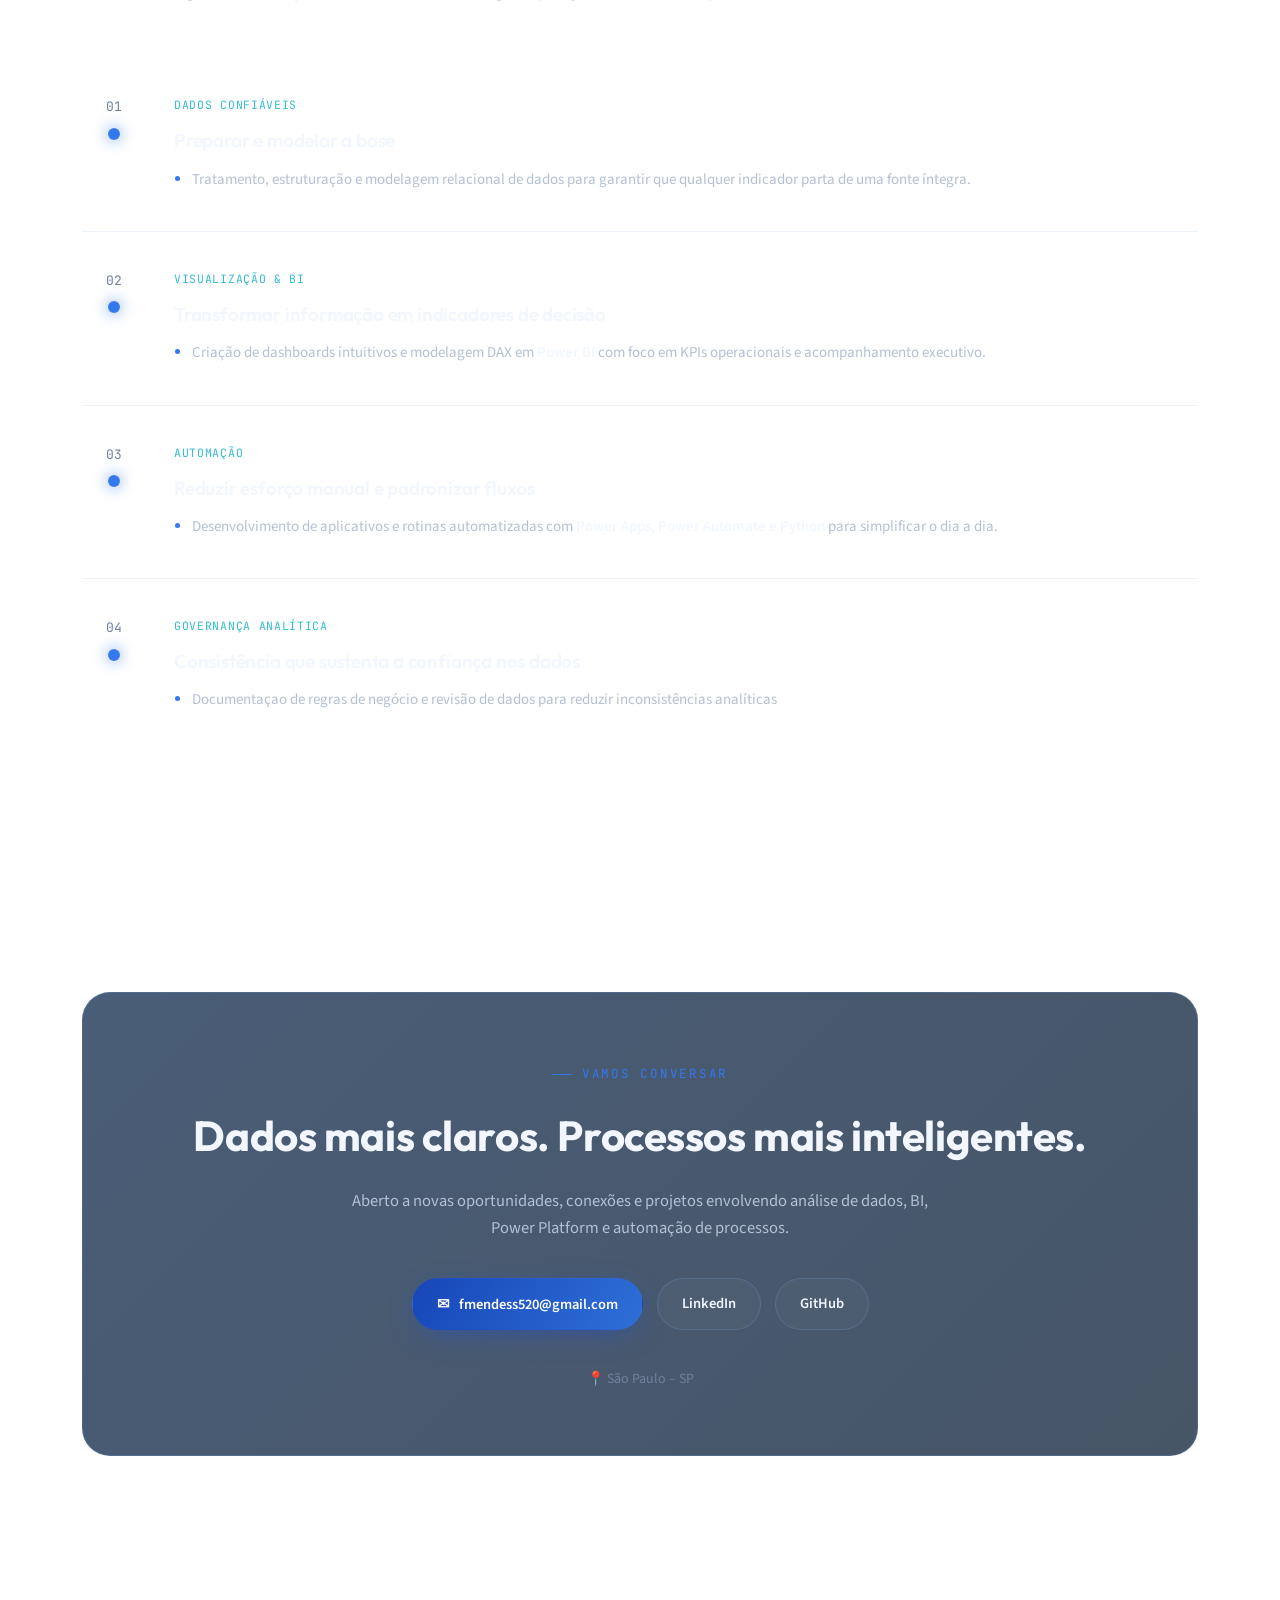
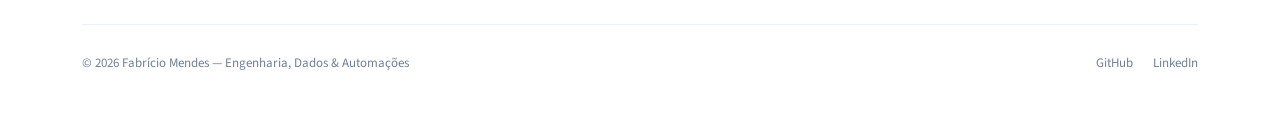
==== commit bcd3a597: "Update portfolio details and educational background" ====
--- a/Portfolio-Fabricio-Mendes/index.html
+++ b/Portfolio-Fabricio-Mendes/index.html
@@ -5,7 +5,7 @@
 <meta name="viewport" content="width=device-width, initial-scale=1.0">
 <meta name="theme-color" content="#050b14">
 <title>Fabrício Mendes — Dados, BI & Automações</title>
-<meta name="description" content="Portfólio de Fabrício Mendes — Engenharia de Instrumentação e Robótica (UFABC), Análise de Dados, BI e Power Platform.">
+<meta name="description" content="Portfólio de Fabrício Mendes — Engenharia de Automação (UFABC), Análise de Dados, BI e Power Platform.">
 <link rel="preconnect" href="https://fonts.googleapis.com">
 <link rel="preconnect" href="https://fonts.gstatic.com" crossorigin>
 <link href="https://fonts.googleapis.com/css2?family=Outfit:wght@400;500;600;700;800&family=Source+Sans+3:wght@400;500;600;700&family=JetBrains+Mono:wght@400;500;600&display=swap" rel="stylesheet">
@@ -207,7 +207,7 @@
         <span class="eyebrow">Portfólio de dados & automações</span>
         <h1>Fabrício Mendes</h1>
         <p class="role-line">Análise de Dados · Business Intelligence · Automações</p>
-        <p class="lede">Graduando em Engenharia de Instrumentação e Robótica pela <strong>UFABC</strong>. Transformo dados e rotinas em soluções claras, confiáveis e escaláveis — combinando Power BI, Python, SQL e Microsoft Power Platform para apoiar decisões operacionais e estratégicas.</p>
+        <p class="lede">Graduando em Engenharia de Automação pela <strong>UFABC</strong>. Transformo dados e rotinas em soluções claras, confiáveis e escaláveis — combinando Power BI, Python, SQL e Microsoft Power Platform para apoiar decisões operacionais e estratégicas.</p>
         <div class="hero-actions">
           <a href="#projetos" class="btn btn-primary">Ver Projetos →</a>
           <a href="https://www.linkedin.com/in/fabmendes/" target="_blank" rel="noopener" class="btn btn-ghost">LinkedIn</a>
@@ -220,13 +220,12 @@
   <!-- SOBRE -->
   <section id="sobre">
     <div class="wrap">
-      <div class="section-head reveal"><span class="eyebrow">Sobre mim</span><h2>Onde dados, engenharia e processos convergem</h2></div>
+      <div class="section-head reveal"><span class="eyebrow">Sobre mim</span><h2>Onde dados, engenharia e processos se misturam</h2></div>
       <div class="about-layout">
         <div class="about-text reveal">
-          <p>Meu foco está em transformar necessidades operacionais em soluções digitais que sejam <strong>claras, confiáveis e úteis para a tomada de decisão</strong>. Trabalho principalmente com análise de dados, Business Intelligence e automação de rotinas.</p>
-          <p>Na <strong>Thermo Fisher Scientific</strong>, atuei em Supply Chain & PMO desenvolvendo dashboards em Power BI (da modelagem de dados à visualização de KPIs), soluções com Power Apps e Power Automate, auditoria de automações RPA e projetos de melhoria contínua com diferentes stakeholders.</p>
-          <p>Minha formação em <strong>Engenharia e Mecatrônica</strong> me deu uma visão prática de arquitetura de processos e rigor analítico: primeiro garantimos que o dado seja confiável, para depois estruturar indicadores e automatizar o fluxo com escalabilidade.</p>
-          <div class="flow-strip"><span class="fnode">Dados confiáveis</span><span class="farrow">→</span><span class="fnode">Indicadores claros</span><span class="farrow">→</span><span class="fnode">Automação</span><span class="farrow">→</span><span class="fnode">Melhoria contínua</span></div>
+          <p>Meu foco está em transformar necessidades operacionais em soluções que sejam <strong>claras, confiáveis e úteis para a tomada de decisão</strong>. Trabalho principalmente com análise de dados, Business Intelligence e automação de rotinas.</p>
+          <p>Na <strong>Thermo Fisher Scientific</strong>, atuei em analise de dados de Supply Chain desenvolvendo dashboards em Power BI (da modelagem de dados à visualização de KPIs), soluções com Power Apps e Power Automate, auditoria de automações RPA e projetos de melhoria contínua.</p>
+          <p>Minha formação em <strong>Engenharia</strong> me deu uma visão prática de arquitetura de processos e rigor analítico: primeiro garantimos que o dado seja confiável, para depois estruturar indicadores e automatizar o fluxo com escalabilidade.</p>
         </div>
         
         <div class="skills-card reveal">
@@ -234,7 +233,7 @@
             <h3>Formação Acadêmica</h3>
             <div class="edu-item">
               <strong>UFABC — Univ. Federal do ABC</strong>
-              <span>Eng. de Instrumentação e Robótica (2023–2028)</span>
+              <span>Eng. de Automação (2023–2028)</span>
             </div>
             <div class="edu-item">
               <strong>SENAI Armando de Arruda Pereira</strong>
@@ -248,12 +247,13 @@
               <span class="badge highlight">Power BI (Avançado)</span>
               <span class="badge highlight">Excel (Avançado)</span>
               <span class="badge">Power Query</span>
+              <span class="badge">DAX</span>
               <span class="badge">SQL</span>
               <span class="badge">Python</span>
               <span class="badge">Power Automate</span>
               <span class="badge">Power Apps</span>
               <span class="badge">RPA</span>
-              <span class="badge">Git</span>
+              <span class="badge">Governança de Dados</span>
             </div>
           </div>
 
@@ -312,7 +312,7 @@
         <div class="stage-item reveal"><div class="stage-num">01<div class="stage-dot"></div></div><div class="stage-body"><span class="stage-tag">Dados confiáveis</span><h3>Preparar e modelar a base</h3><ul><li>Tratamento, estruturação e modelagem relacional de dados para garantir que qualquer indicador parta de uma fonte íntegra.</li></ul></div></div>
         <div class="stage-item reveal"><div class="stage-num">02<div class="stage-dot"></div></div><div class="stage-body"><span class="stage-tag">Visualização & BI</span><h3>Transformar informação em indicadores de decisão</h3><ul><li>Criação de dashboards intuitivos e modelagem DAX em <strong>Power BI</strong> com foco em KPIs operacionais e acompanhamento executivo.</li></ul></div></div>
         <div class="stage-item reveal"><div class="stage-num">03<div class="stage-dot"></div></div><div class="stage-body"><span class="stage-tag">Automação</span><h3>Reduzir esforço manual e padronizar fluxos</h3><ul><li>Desenvolvimento de aplicativos e rotinas automatizadas com <strong>Power Apps, Power Automate e Python</strong> para simplificar o dia a dia.</li></ul></div></div>
-        <div class="stage-item reveal"><div class="stage-num">04<div class="stage-dot"></div></div><div class="stage-body"><span class="stage-tag">Confiabilidade & Melhoria</span><h3>Auditar e otimizar continuamente</h3><ul><li>Auditoria de automações RPA e monitoramento contínuo para garantir acurácia e identificar gargalos nos processos.</li></ul></div></div>
+        <div class="stage-item reveal"><div class="stage-num">04<div class="stage-dot"></div></div><div class="stage-body"><span class="stage-tag">Governança analítica</span><h3>Consistência que sustenta a confiança nos dados</h3><ul><li>Documentaçao de regras de negócio e revisão de dados para reduzir inconsistências analíticas</li></ul></div></div>
       </div>
     </div>
   </section>
@@ -420,4 +420,4 @@
 })();
 </script>
 </body>
-</html>+</html>
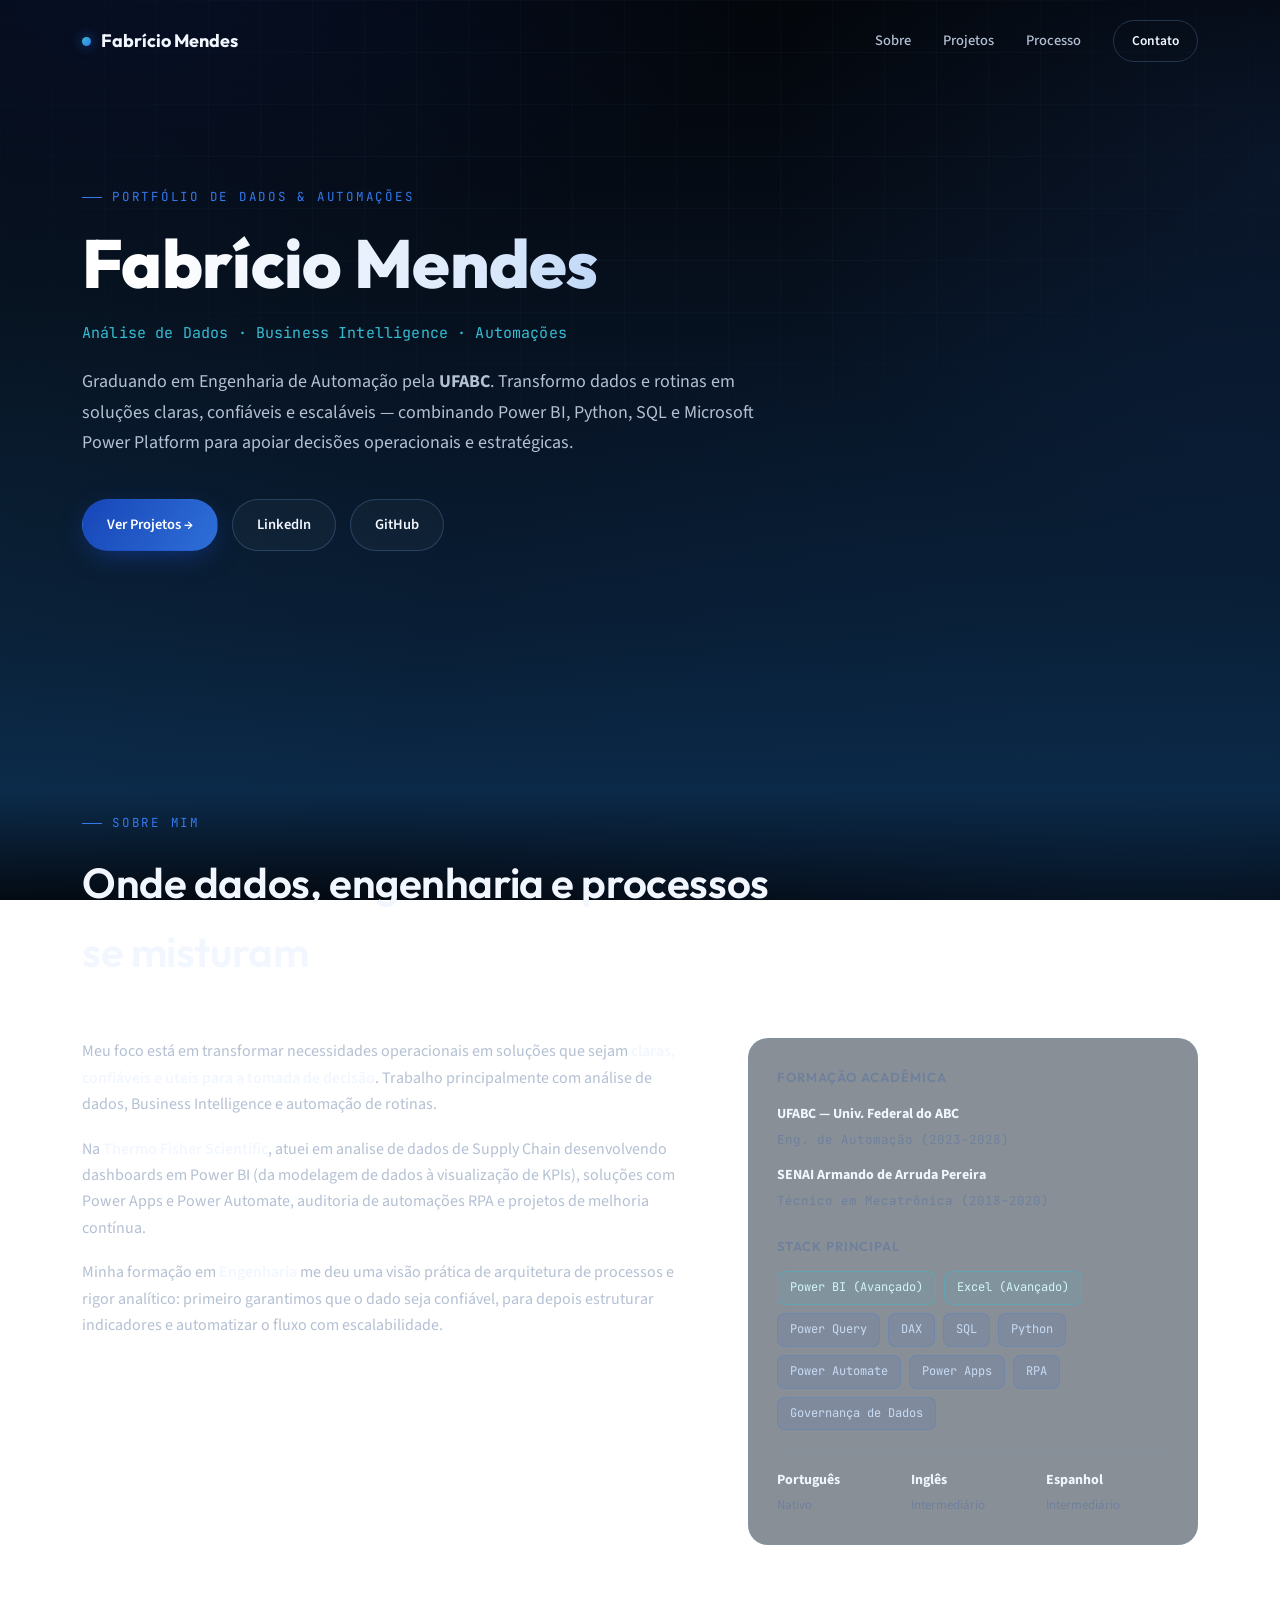
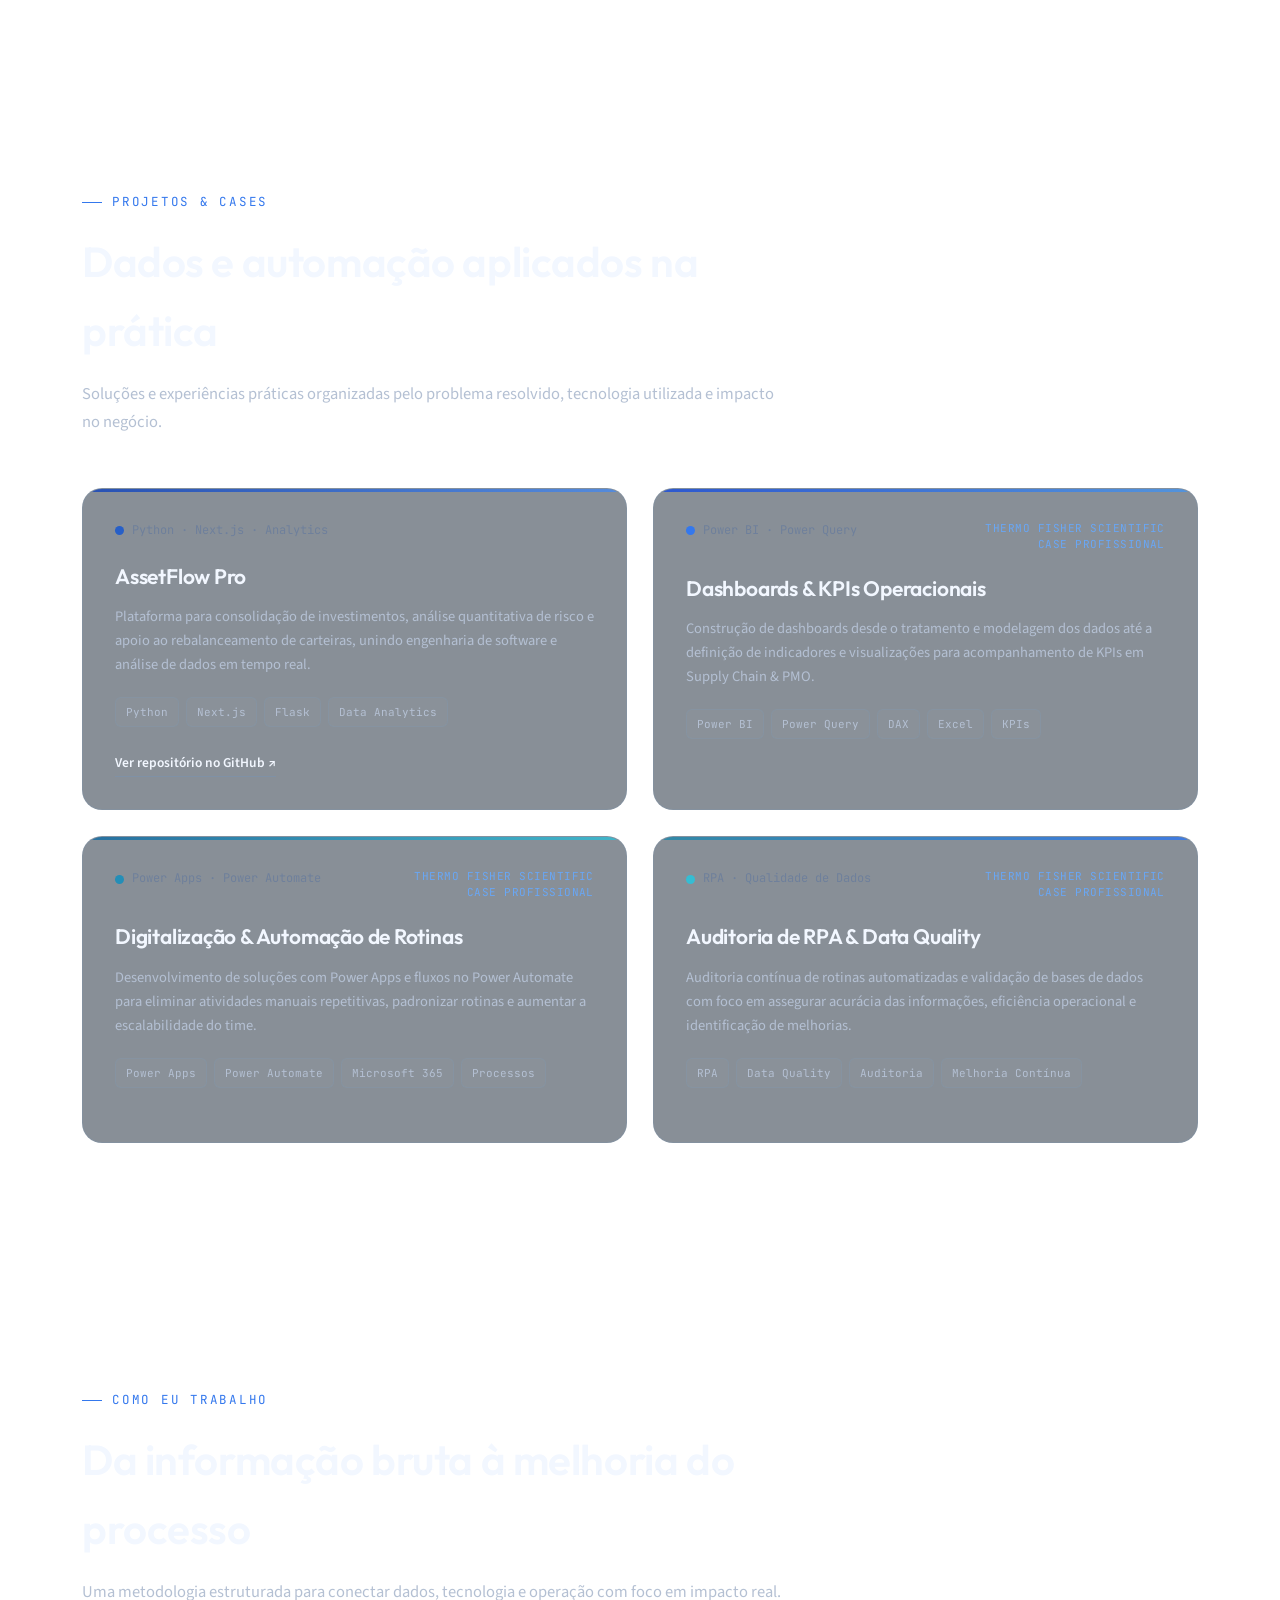
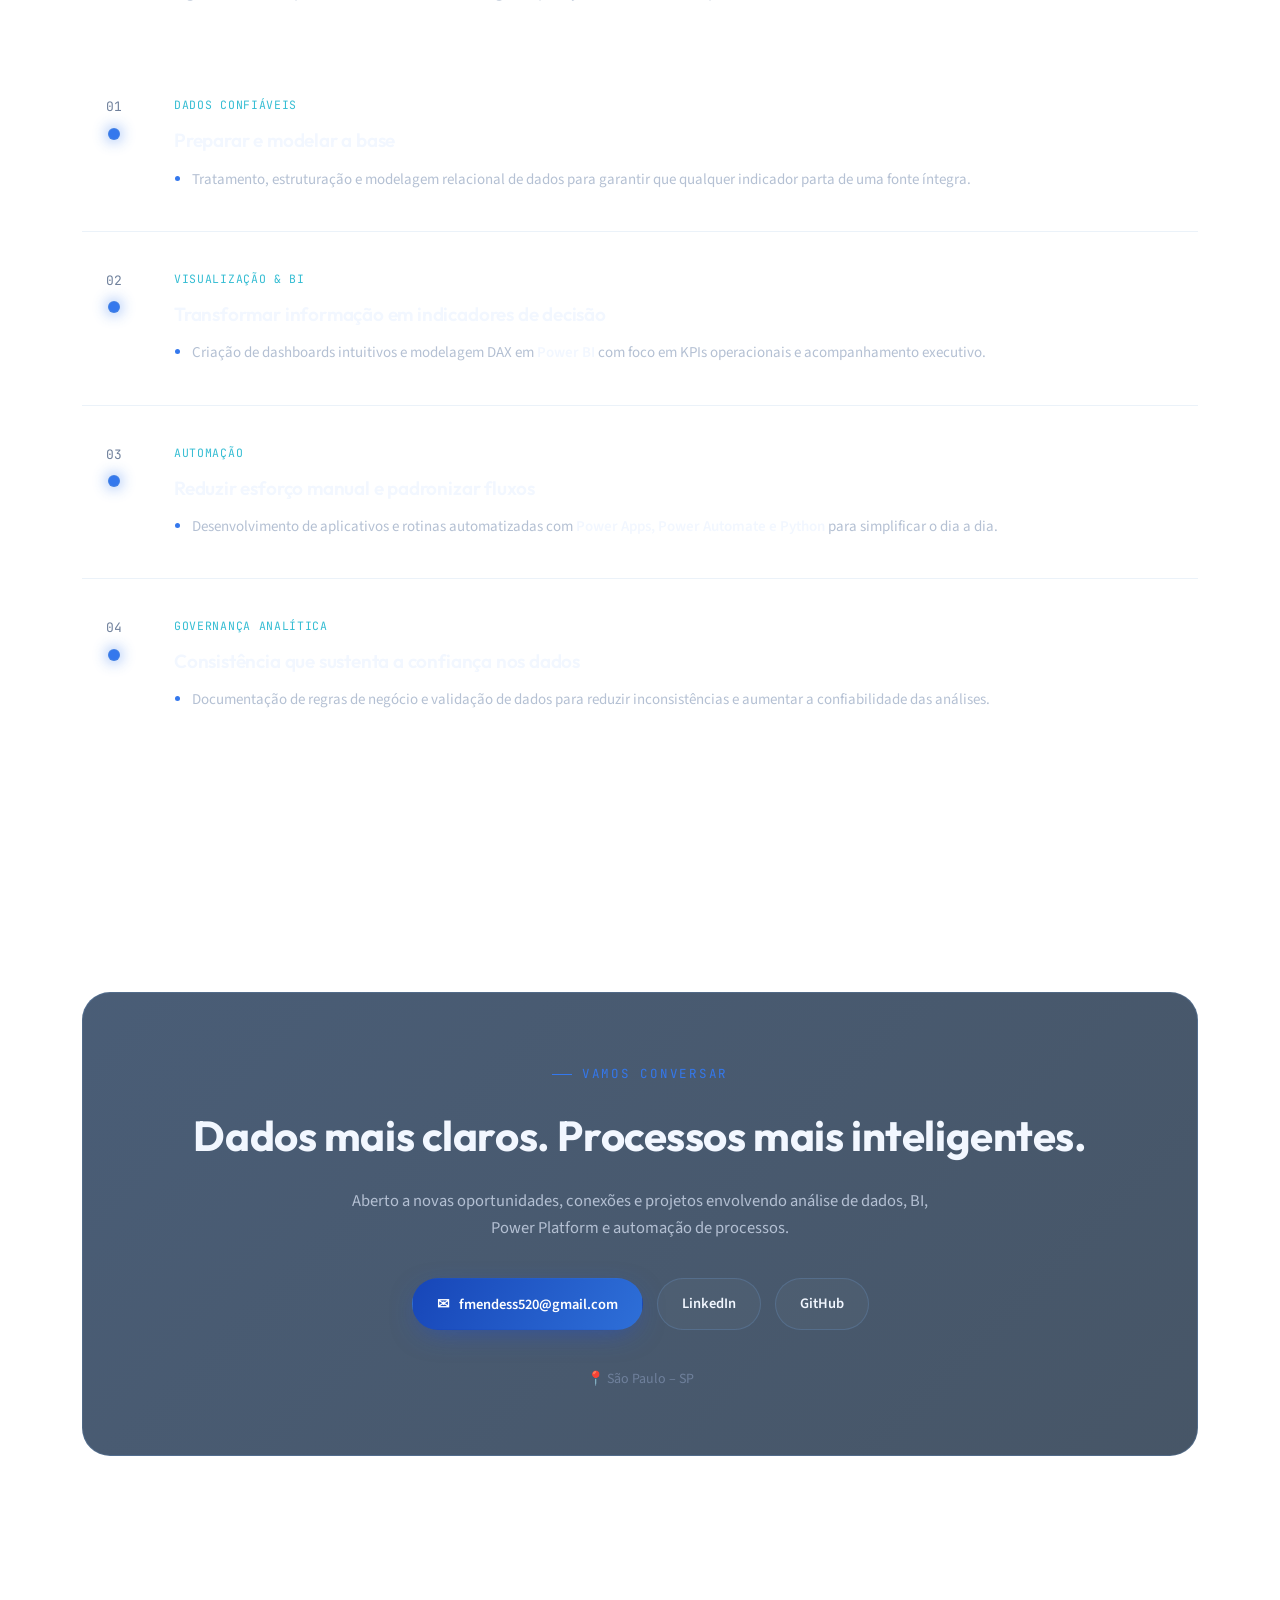
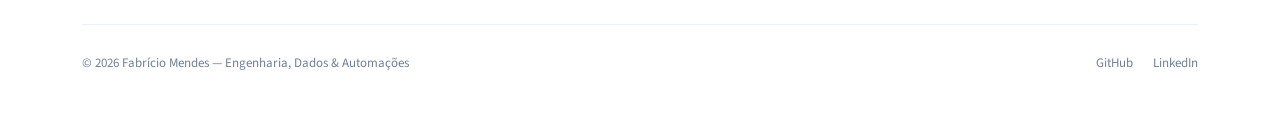
==== commit cac7f83b: "Revise governance section for consistency and clarity Updated the description for the governance sec" ====
--- a/Portfolio-Fabricio-Mendes/index.html
+++ b/Portfolio-Fabricio-Mendes/index.html
@@ -312,7 +312,7 @@
         <div class="stage-item reveal"><div class="stage-num">01<div class="stage-dot"></div></div><div class="stage-body"><span class="stage-tag">Dados confiáveis</span><h3>Preparar e modelar a base</h3><ul><li>Tratamento, estruturação e modelagem relacional de dados para garantir que qualquer indicador parta de uma fonte íntegra.</li></ul></div></div>
         <div class="stage-item reveal"><div class="stage-num">02<div class="stage-dot"></div></div><div class="stage-body"><span class="stage-tag">Visualização & BI</span><h3>Transformar informação em indicadores de decisão</h3><ul><li>Criação de dashboards intuitivos e modelagem DAX em <strong>Power BI</strong> com foco em KPIs operacionais e acompanhamento executivo.</li></ul></div></div>
         <div class="stage-item reveal"><div class="stage-num">03<div class="stage-dot"></div></div><div class="stage-body"><span class="stage-tag">Automação</span><h3>Reduzir esforço manual e padronizar fluxos</h3><ul><li>Desenvolvimento de aplicativos e rotinas automatizadas com <strong>Power Apps, Power Automate e Python</strong> para simplificar o dia a dia.</li></ul></div></div>
-        <div class="stage-item reveal"><div class="stage-num">04<div class="stage-dot"></div></div><div class="stage-body"><span class="stage-tag">Governança analítica</span><h3>Consistência que sustenta a confiança nos dados</h3><ul><li>Documentaçao de regras de negócio e revisão de dados para reduzir inconsistências analíticas</li></ul></div></div>
+        <div class="stage-item reveal"><div class="stage-num">04<div class="stage-dot"></div></div><div class="stage-body"><span class="stage-tag">Governança analítica</span><h3>Consistência que sustenta a confiança nos dados</h3><ul><li>Documentação de regras de negócio e validação de dados para reduzir inconsistências e aumentar a confiabilidade das análises.</li></ul></div></div>
       </div>
     </div>
   </section>
